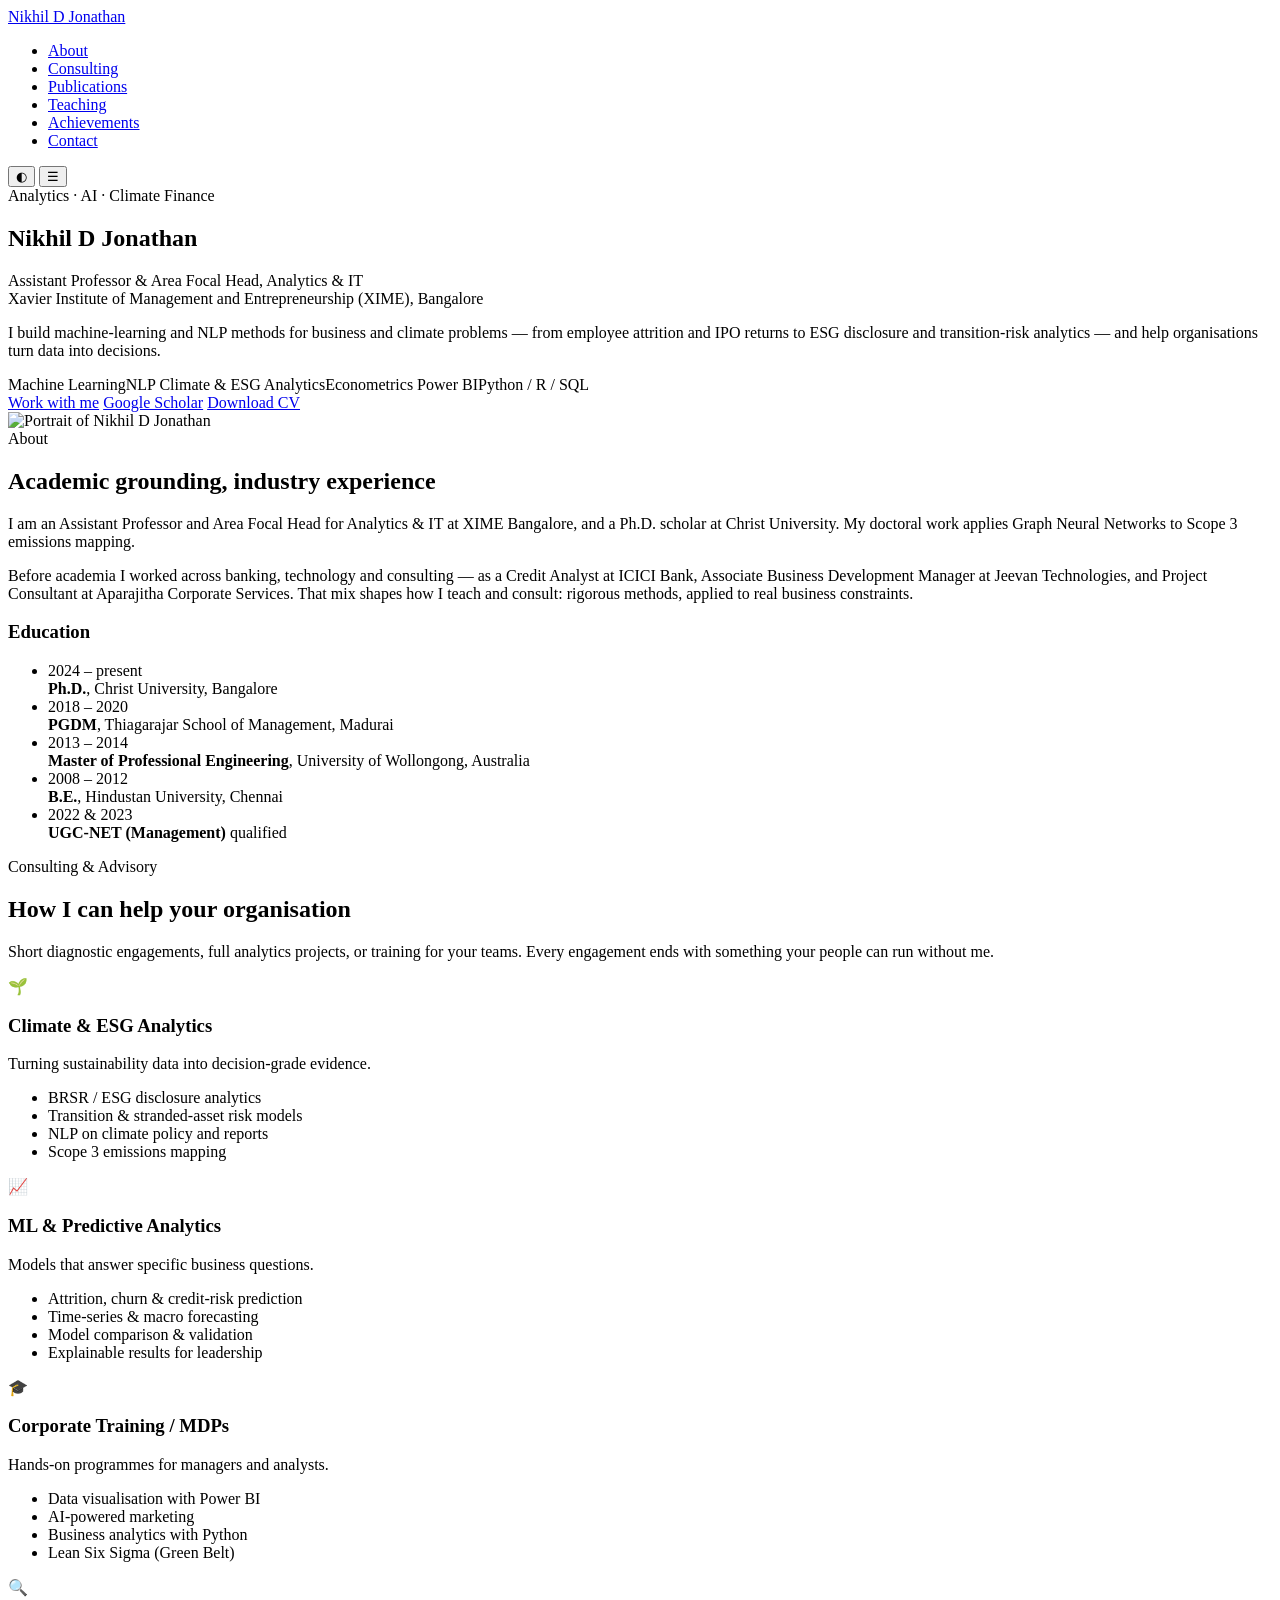
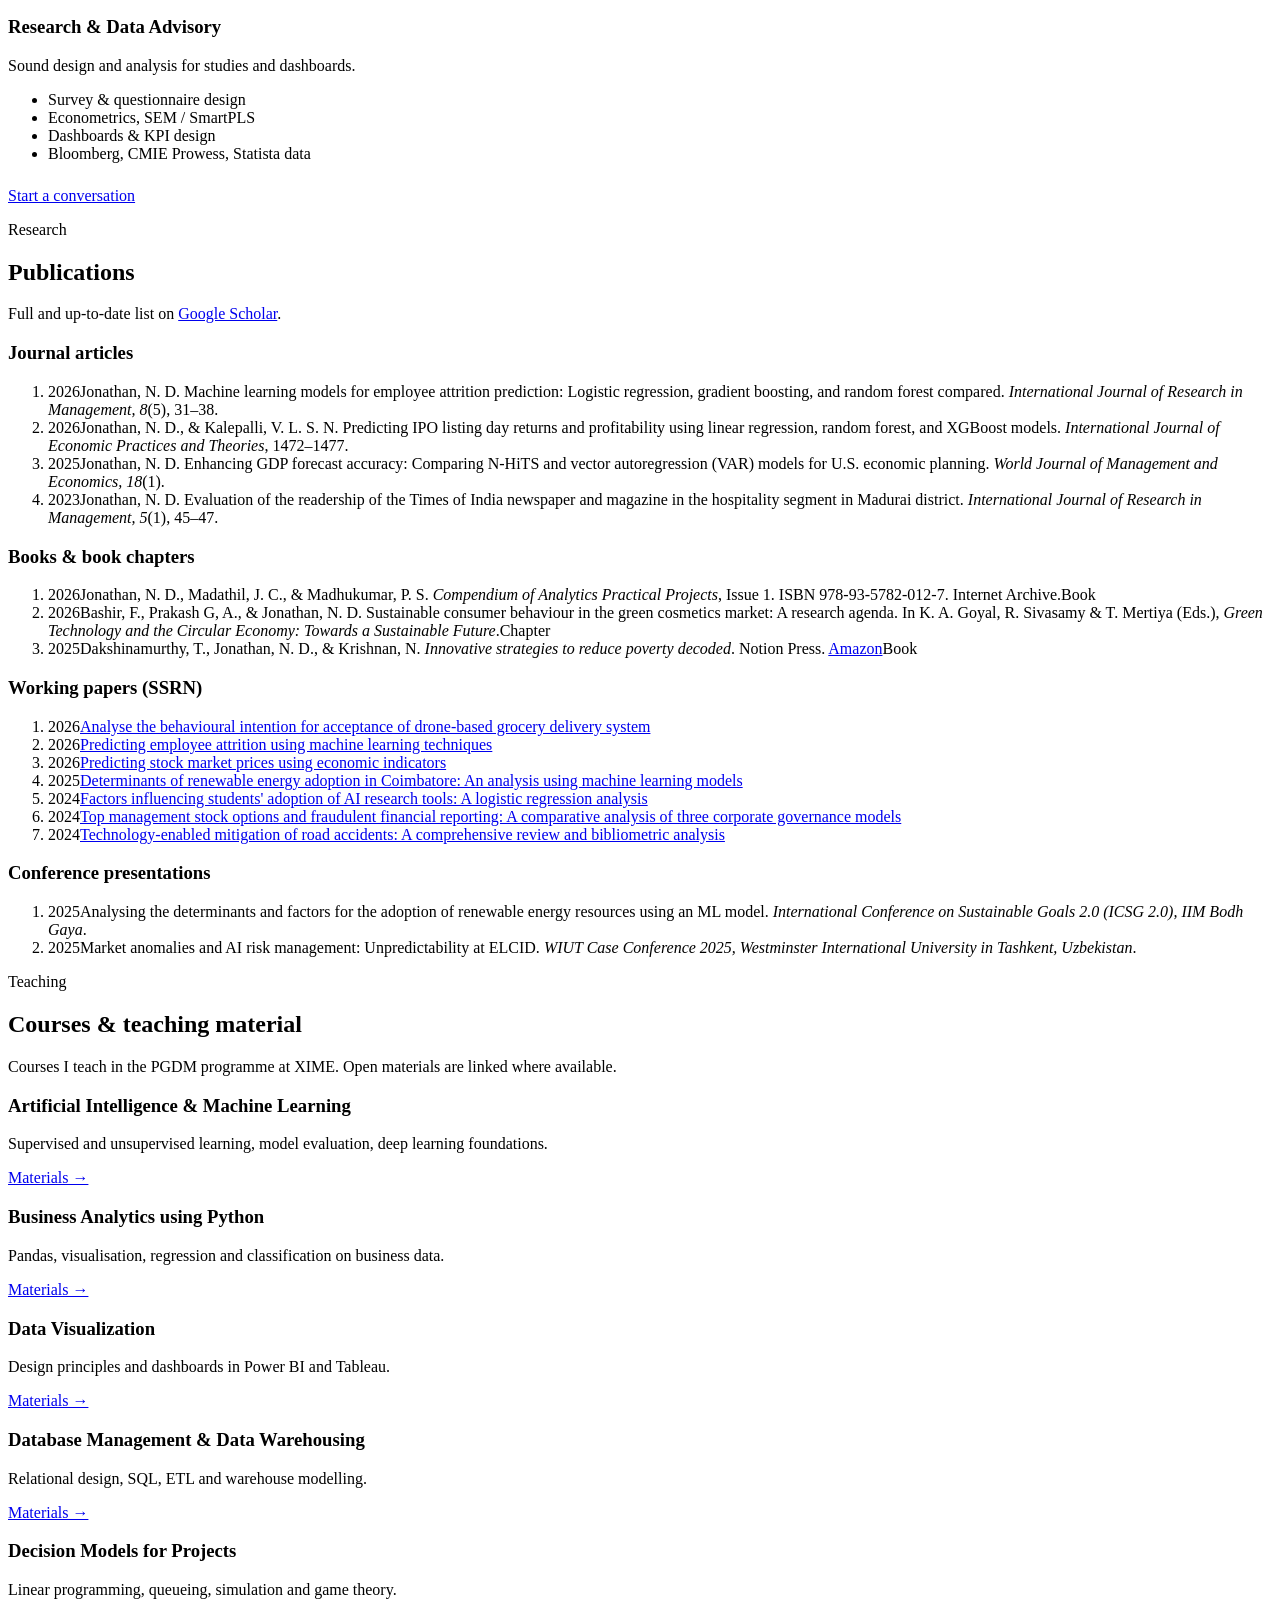
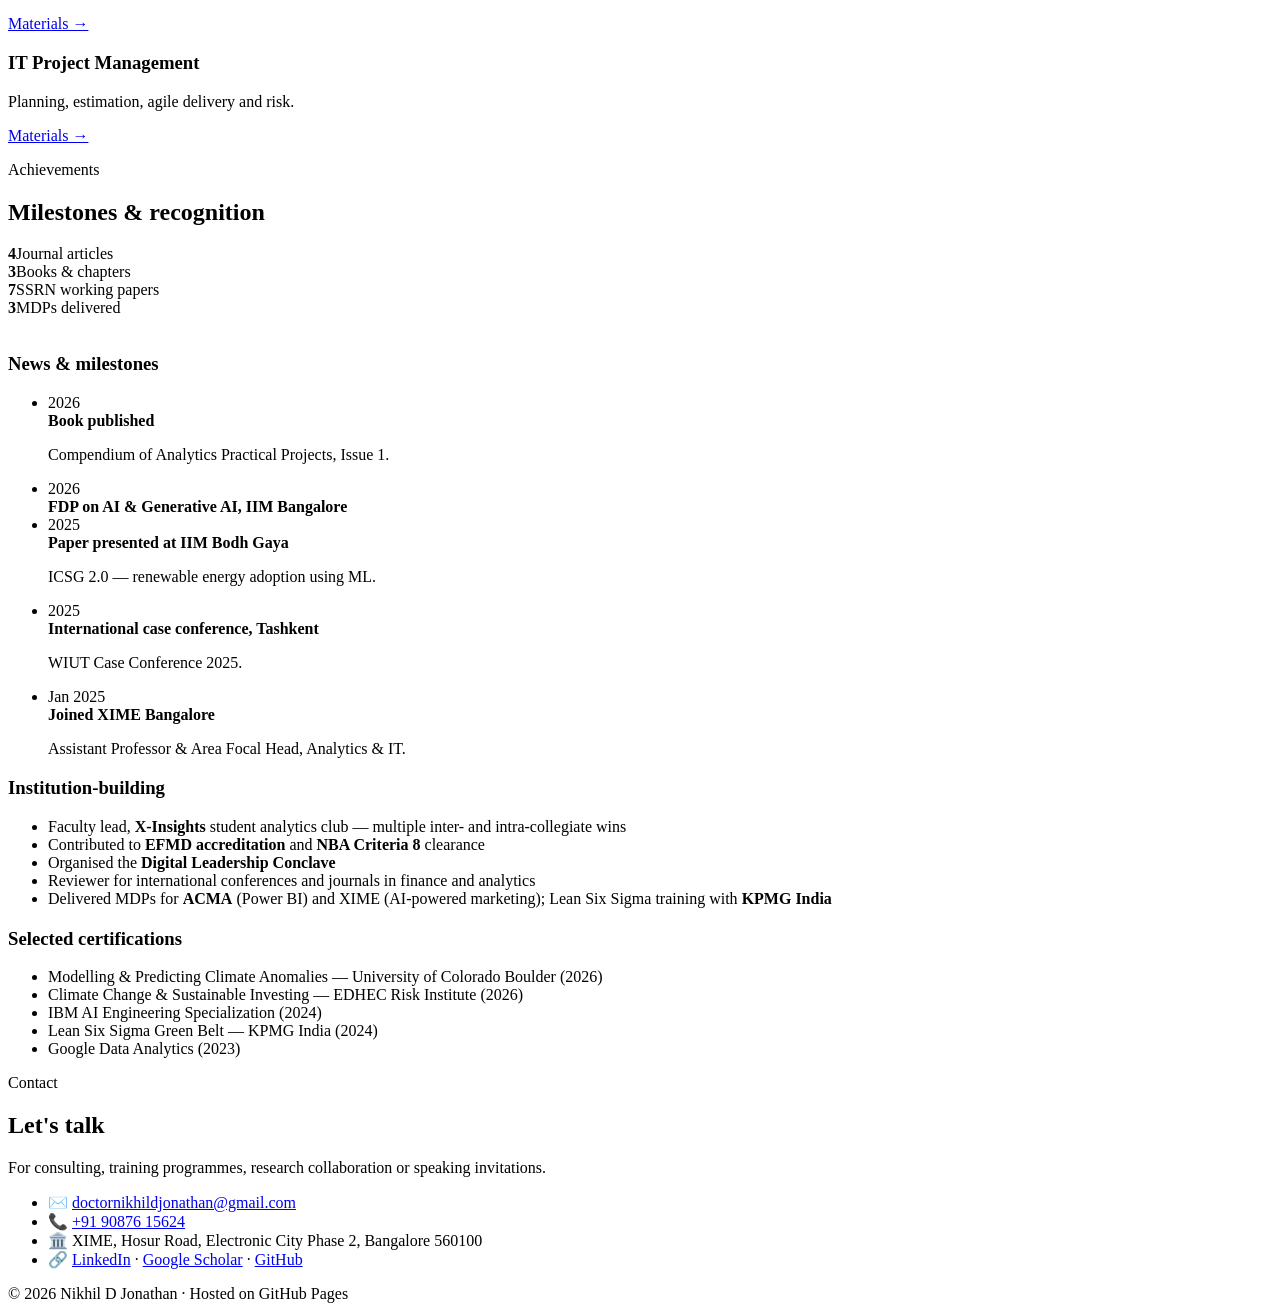
==== index.html @ c6a8647c "Add files via upload" ====
<!doctype html>
<html lang="en">
<head>
  <meta charset="utf-8">
  <meta name="viewport" content="width=device-width, initial-scale=1">
  <title>Nikhil D Jonathan | Analytics & AI</title>
  <meta name="description" content="Nikhil D Jonathan — Assistant Professor & Area Focal Head, Analytics & IT, XIME Bangalore. Machine learning, climate & ESG analytics, consulting and corporate training.">
  <meta property="og:title" content="Nikhil D Jonathan | Analytics & AI">
  <meta property="og:description" content="Research, teaching and consulting in machine learning, climate & ESG analytics.">
  <meta property="og:image" content="https://avatars.githubusercontent.com/u/234735012?v=4">
  <link rel="preconnect" href="https://fonts.googleapis.com">
  <link rel="preconnect" href="https://fonts.gstatic.com" crossorigin>
  <link href="https://fonts.googleapis.com/css2?family=Inter:wght@400;500;600;700&family=Source+Serif+4:wght@600;700&display=swap" rel="stylesheet">
  <link rel="stylesheet" href="assets/style.css">
  <link rel="icon" href="data:image/svg+xml,<svg xmlns='http://www.w3.org/2000/svg' viewBox='0 0 100 100'><rect width='100' height='100' rx='20' fill='%230f5c6e'/><text x='50' y='66' font-size='50' text-anchor='middle' fill='white' font-family='Georgia'>NJ</text></svg>">
</head>
<body>

<header class="site">
  <div class="wrap">
    <a class="brand" href="#top">Nikhil D Jonathan</a>
    <nav>
      <ul id="menu">
        <li><a href="#about">About</a></li>
        <li><a href="#services">Consulting</a></li>
        <li><a href="#publications">Publications</a></li>
        <li><a href="#teaching">Teaching</a></li>
        <li><a href="#achievements">Achievements</a></li>
        <li><a href="#contact">Contact</a></li>
      </ul>
    </nav>
    <div>
      <button class="theme-btn" id="themeBtn" aria-label="Toggle dark mode">◐</button>
      <button class="menu-btn" id="menuBtn" aria-label="Open menu">☰</button>
    </div>
  </div>
</header>

<main id="top">

<!-- ================= HERO ================= -->
<section class="hero">
  <div class="wrap">
    <div>
      <div class="eyebrow">Analytics · AI · Climate Finance</div>
      <h1>Nikhil D Jonathan</h1>
      <p class="role">Assistant Professor &amp; Area Focal Head, Analytics &amp; IT<br>Xavier Institute of Management and Entrepreneurship (XIME), Bangalore</p>
      <p class="lead">I build machine-learning and NLP methods for business and climate problems — from employee attrition and IPO returns to ESG disclosure and transition-risk analytics — and help organisations turn data into decisions.</p>
      <div class="chips">
        <span class="chip">Machine Learning</span><span class="chip">NLP</span>
        <span class="chip">Climate &amp; ESG Analytics</span><span class="chip">Econometrics</span>
        <span class="chip">Power BI</span><span class="chip">Python / R / SQL</span>
      </div>
      <div class="btns">
        <a class="btn primary" href="#services">Work with me</a>
        <a class="btn ghost" href="https://scholar.google.com/citations?user=9s0PzFMAAAAJ&hl=en" target="_blank" rel="noopener">Google Scholar</a>
        <a class="btn ghost" href="assets/Nikhil_D_Jonathan_CV.pdf" target="_blank">Download CV</a>
      </div>
    </div>
    <img src="https://avatars.githubusercontent.com/u/234735012?v=4" alt="Portrait of Nikhil D Jonathan">
  </div>
</section>

<!-- ================= ABOUT ================= -->
<section id="about">
  <div class="wrap">
    <div class="eyebrow">About</div>
    <h2>Academic grounding, industry experience</h2>
    <div class="two-col">
      <div>
        <p>I am an Assistant Professor and Area Focal Head for Analytics &amp; IT at XIME Bangalore, and a Ph.D. scholar at Christ University. My doctoral work applies Graph Neural Networks to Scope 3 emissions mapping.</p>
        <p>Before academia I worked across banking, technology and consulting — as a Credit Analyst at ICICI Bank, Associate Business Development Manager at Jeevan Technologies, and Project Consultant at Aparajitha Corporate Services. That mix shapes how I teach and consult: rigorous methods, applied to real business constraints.</p>
      </div>
      <div>
        <h3>Education</h3>
        <ul class="timeline">
          <li><div class="when">2024 – present</div><strong>Ph.D.</strong>, Christ University, Bangalore</li>
          <li><div class="when">2018 – 2020</div><strong>PGDM</strong>, Thiagarajar School of Management, Madurai</li>
          <li><div class="when">2013 – 2014</div><strong>Master of Professional Engineering</strong>, University of Wollongong, Australia</li>
          <li><div class="when">2008 – 2012</div><strong>B.E.</strong>, Hindustan University, Chennai</li>
          <li><div class="when">2022 &amp; 2023</div><strong>UGC-NET (Management)</strong> qualified</li>
        </ul>
      </div>
    </div>
  </div>
</section>

<!-- ================= CONSULTING ================= -->
<section id="services">
  <div class="wrap">
    <div class="eyebrow">Consulting &amp; Advisory</div>
    <h2>How I can help your organisation</h2>
    <p class="lead">Short diagnostic engagements, full analytics projects, or training for your teams. Every engagement ends with something your people can run without me.</p>
    <div class="grid">
      <div class="card">
        <div class="icon">🌱</div>
        <h3>Climate &amp; ESG Analytics</h3>
        <p>Turning sustainability data into decision-grade evidence.</p>
        <ul>
          <li>BRSR / ESG disclosure analytics</li>
          <li>Transition &amp; stranded-asset risk models</li>
          <li>NLP on climate policy and reports</li>
          <li>Scope 3 emissions mapping</li>
        </ul>
      </div>
      <div class="card">
        <div class="icon">📈</div>
        <h3>ML &amp; Predictive Analytics</h3>
        <p>Models that answer specific business questions.</p>
        <ul>
          <li>Attrition, churn &amp; credit-risk prediction</li>
          <li>Time-series &amp; macro forecasting</li>
          <li>Model comparison &amp; validation</li>
          <li>Explainable results for leadership</li>
        </ul>
      </div>
      <div class="card">
        <div class="icon">🎓</div>
        <h3>Corporate Training / MDPs</h3>
        <p>Hands-on programmes for managers and analysts.</p>
        <ul>
          <li>Data visualisation with Power BI</li>
          <li>AI-powered marketing</li>
          <li>Business analytics with Python</li>
          <li>Lean Six Sigma (Green Belt)</li>
        </ul>
      </div>
      <div class="card">
        <div class="icon">🔍</div>
        <h3>Research &amp; Data Advisory</h3>
        <p>Sound design and analysis for studies and dashboards.</p>
        <ul>
          <li>Survey &amp; questionnaire design</li>
          <li>Econometrics, SEM / SmartPLS</li>
          <li>Dashboards &amp; KPI design</li>
          <li>Bloomberg, CMIE Prowess, Statista data</li>
        </ul>
      </div>
    </div>
    <p style="margin-top:24px"><a class="btn primary" href="mailto:doctornikhildjonathan@gmail.com?subject=Consulting%20enquiry">Start a conversation</a></p>
  </div>
</section>

<!-- ================= PUBLICATIONS =================
     To add a paper: copy one <li>…</li> block and edit it. Newest first. -->
<section id="publications">
  <div class="wrap">
    <div class="eyebrow">Research</div>
    <h2>Publications</h2>
    <p class="lead">Full and up-to-date list on <a href="https://scholar.google.com/citations?user=9s0PzFMAAAAJ&hl=en" target="_blank" rel="noopener">Google Scholar</a>.</p>

    <div class="pub-group">
      <h3>Journal articles</h3>
      <ol class="pubs">
        <li><span class="yr">2026</span>Jonathan, N. D. Machine learning models for employee attrition prediction: Logistic regression, gradient boosting, and random forest compared. <em>International Journal of Research in Management, 8</em>(5), 31–38.</li>
        <li><span class="yr">2026</span>Jonathan, N. D., &amp; Kalepalli, V. L. S. N. Predicting IPO listing day returns and profitability using linear regression, random forest, and XGBoost models. <em>International Journal of Economic Practices and Theories</em>, 1472–1477.</li>
        <li><span class="yr">2025</span>Jonathan, N. D. Enhancing GDP forecast accuracy: Comparing N-HiTS and vector autoregression (VAR) models for U.S. economic planning. <em>World Journal of Management and Economics, 18</em>(1).</li>
        <li><span class="yr">2023</span>Jonathan, N. D. Evaluation of the readership of the Times of India newspaper and magazine in the hospitality segment in Madurai district. <em>International Journal of Research in Management, 5</em>(1), 45–47.</li>
      </ol>
    </div>

    <div class="pub-group">
      <h3>Books &amp; book chapters</h3>
      <ol class="pubs">
        <li><span class="yr">2026</span>Jonathan, N. D., Madathil, J. C., &amp; Madhukumar, P. S. <em>Compendium of Analytics Practical Projects</em>, Issue 1. ISBN 978-93-5782-012-7. Internet Archive.<span class="tag">Book</span></li>
        <li><span class="yr">2026</span>Bashir, F., Prakash G, A., &amp; Jonathan, N. D. Sustainable consumer behaviour in the green cosmetics market: A research agenda. In K. A. Goyal, R. Sivasamy &amp; T. Mertiya (Eds.), <em>Green Technology and the Circular Economy: Towards a Sustainable Future</em>.<span class="tag">Chapter</span></li>
        <li><span class="yr">2025</span>Dakshinamurthy, T., Jonathan, N. D., &amp; Krishnan, N. <em>Innovative strategies to reduce poverty decoded</em>. Notion Press. <a href="https://www.amazon.com/Innovative-Strategies-reduce-Poverty-Decoded/dp/B0FGQJDM96" target="_blank" rel="noopener">Amazon</a><span class="tag">Book</span></li>
      </ol>
    </div>

    <div class="pub-group">
      <h3>Working papers (SSRN)</h3>
      <ol class="pubs">
        <li><span class="yr">2026</span><a href="https://ssrn.com/abstract=6369378" target="_blank" rel="noopener">Analyse the behavioural intention for acceptance of drone-based grocery delivery system</a></li>
        <li><span class="yr">2026</span><a href="https://ssrn.com/abstract=6369338" target="_blank" rel="noopener">Predicting employee attrition using machine learning techniques</a></li>
        <li><span class="yr">2026</span><a href="https://ssrn.com/abstract=6369159" target="_blank" rel="noopener">Predicting stock market prices using economic indicators</a></li>
        <li><span class="yr">2025</span><a href="https://ssrn.com/abstract=5091748" target="_blank" rel="noopener">Determinants of renewable energy adoption in Coimbatore: An analysis using machine learning models</a></li>
        <li><span class="yr">2024</span><a href="https://ssrn.com/abstract=5058710" target="_blank" rel="noopener">Factors influencing students' adoption of AI research tools: A logistic regression analysis</a></li>
        <li><span class="yr">2024</span><a href="https://ssrn.com/abstract=5057147" target="_blank" rel="noopener">Top management stock options and fraudulent financial reporting: A comparative analysis of three corporate governance models</a></li>
        <li><span class="yr">2024</span><a href="https://ssrn.com/abstract=4947378" target="_blank" rel="noopener">Technology-enabled mitigation of road accidents: A comprehensive review and bibliometric analysis</a></li>
      </ol>
    </div>

    <div class="pub-group">
      <h3>Conference presentations</h3>
      <ol class="pubs">
        <li><span class="yr">2025</span>Analysing the determinants and factors for the adoption of renewable energy resources using an ML model. <em>International Conference on Sustainable Goals 2.0 (ICSG 2.0), IIM Bodh Gaya</em>.</li>
        <li><span class="yr">2025</span>Market anomalies and AI risk management: Unpredictability at ELCID. <em>WIUT Case Conference 2025, Westminster International University in Tashkent, Uzbekistan</em>.</li>
      </ol>
    </div>
  </div>
</section>

<!-- ================= TEACHING =================
     Put slides/notebooks in the /teaching folder and link them below. -->
<section id="teaching">
  <div class="wrap">
    <div class="eyebrow">Teaching</div>
    <h2>Courses &amp; teaching material</h2>
    <p class="lead">Courses I teach in the PGDM programme at XIME. Open materials are linked where available.</p>
    <div class="grid">
      <div class="card"><h3>Artificial Intelligence &amp; Machine Learning</h3><p>Supervised and unsupervised learning, model evaluation, deep learning foundations.</p><p><a href="teaching/">Materials →</a></p></div>
      <div class="card"><h3>Business Analytics using Python</h3><p>Pandas, visualisation, regression and classification on business data.</p><p><a href="teaching/">Materials →</a></p></div>
      <div class="card"><h3>Data Visualization</h3><p>Design principles and dashboards in Power BI and Tableau.</p><p><a href="teaching/">Materials →</a></p></div>
      <div class="card"><h3>Database Management &amp; Data Warehousing</h3><p>Relational design, SQL, ETL and warehouse modelling.</p><p><a href="teaching/">Materials →</a></p></div>
      <div class="card"><h3>Decision Models for Projects</h3><p>Linear programming, queueing, simulation and game theory.</p><p><a href="teaching/">Materials →</a></p></div>
      <div class="card"><h3>IT Project Management</h3><p>Planning, estimation, agile delivery and risk.</p><p><a href="teaching/">Materials →</a></p></div>
    </div>
  </div>
</section>

<!-- ================= ACHIEVEMENTS =================
     Add new items at the top of the "News & milestones" list. -->
<section id="achievements">
  <div class="wrap">
    <div class="eyebrow">Achievements</div>
    <h2>Milestones &amp; recognition</h2>
    <div class="stats">
      <div class="stat"><b>4</b><span>Journal articles</span></div>
      <div class="stat"><b>3</b><span>Books &amp; chapters</span></div>
      <div class="stat"><b>7</b><span>SSRN working papers</span></div>
      <div class="stat"><b>3</b><span>MDPs delivered</span></div>
    </div>
    <div class="two-col" style="margin-top:36px">
      <div>
        <h3>News &amp; milestones</h3>
        <ul class="timeline">
          <li><div class="when">2026</div><strong>Book published</strong><p>Compendium of Analytics Practical Projects, Issue 1.</p></li>
          <li><div class="when">2026</div><strong>FDP on AI &amp; Generative AI, IIM Bangalore</strong></li>
          <li><div class="when">2025</div><strong>Paper presented at IIM Bodh Gaya</strong><p>ICSG 2.0 — renewable energy adoption using ML.</p></li>
          <li><div class="when">2025</div><strong>International case conference, Tashkent</strong><p>WIUT Case Conference 2025.</p></li>
          <li><div class="when">Jan 2025</div><strong>Joined XIME Bangalore</strong><p>Assistant Professor &amp; Area Focal Head, Analytics &amp; IT.</p></li>
        </ul>
      </div>
      <div>
        <h3>Institution-building</h3>
        <ul class="timeline">
          <li>Faculty lead, <strong>X-Insights</strong> student analytics club — multiple inter- and intra-collegiate wins</li>
          <li>Contributed to <strong>EFMD accreditation</strong> and <strong>NBA Criteria 8</strong> clearance</li>
          <li>Organised the <strong>Digital Leadership Conclave</strong></li>
          <li>Reviewer for international conferences and journals in finance and analytics</li>
          <li>Delivered MDPs for <strong>ACMA</strong> (Power BI) and XIME (AI-powered marketing); Lean Six Sigma training with <strong>KPMG India</strong></li>
        </ul>
        <h3 style="margin-top:20px">Selected certifications</h3>
        <ul class="timeline">
          <li>Modelling &amp; Predicting Climate Anomalies — University of Colorado Boulder (2026)</li>
          <li>Climate Change &amp; Sustainable Investing — EDHEC Risk Institute (2026)</li>
          <li>IBM AI Engineering Specialization (2024)</li>
          <li>Lean Six Sigma Green Belt — KPMG India (2024)</li>
          <li>Google Data Analytics (2023)</li>
        </ul>
      </div>
    </div>
  </div>
</section>

<!-- ================= CONTACT ================= -->
<section id="contact">
  <div class="wrap">
    <div class="eyebrow">Contact</div>
    <h2>Let's talk</h2>
    <p class="lead">For consulting, training programmes, research collaboration or speaking invitations.</p>
    <ul class="contact-list">
      <li>✉️ <a href="mailto:doctornikhildjonathan@gmail.com">doctornikhildjonathan@gmail.com</a></li>
      <li>📞 <a href="tel:+919087615624">+91 90876 15624</a></li>
      <li>🏛️ XIME, Hosur Road, Electronic City Phase 2, Bangalore 560100</li>
      <li>🔗 <a href="https://www.linkedin.com/in/nikhil-d-jonathan/" target="_blank" rel="noopener">LinkedIn</a> · <a href="https://scholar.google.com/citations?user=9s0PzFMAAAAJ&hl=en" target="_blank" rel="noopener">Google Scholar</a> · <a href="https://github.com/DoctorNDJonathan" target="_blank" rel="noopener">GitHub</a></li>
    </ul>
  </div>
</section>

</main>

<footer>
  <div class="wrap">© <span id="yr">2026</span> Nikhil D Jonathan · Hosted on GitHub Pages</div>
</footer>

<script>
  document.getElementById('yr').textContent = new Date().getFullYear();
  const menu = document.getElementById('menu');
  document.getElementById('menuBtn').onclick = () => menu.classList.toggle('open');
  menu.querySelectorAll('a').forEach(a => a.onclick = () => menu.classList.remove('open'));
  const root = document.documentElement;
  try { const t = localStorage.getItem('theme'); if (t) root.dataset.theme = t; } catch (e) {}
  document.getElementById('themeBtn').onclick = () => {
    const dark = root.dataset.theme ? root.dataset.theme === 'dark'
      : matchMedia('(prefers-color-scheme: dark)').matches;
    root.dataset.theme = dark ? 'light' : 'dark';
    try { localStorage.setItem('theme', root.dataset.theme); } catch (e) {}
  };
</script>
</body>
</html>
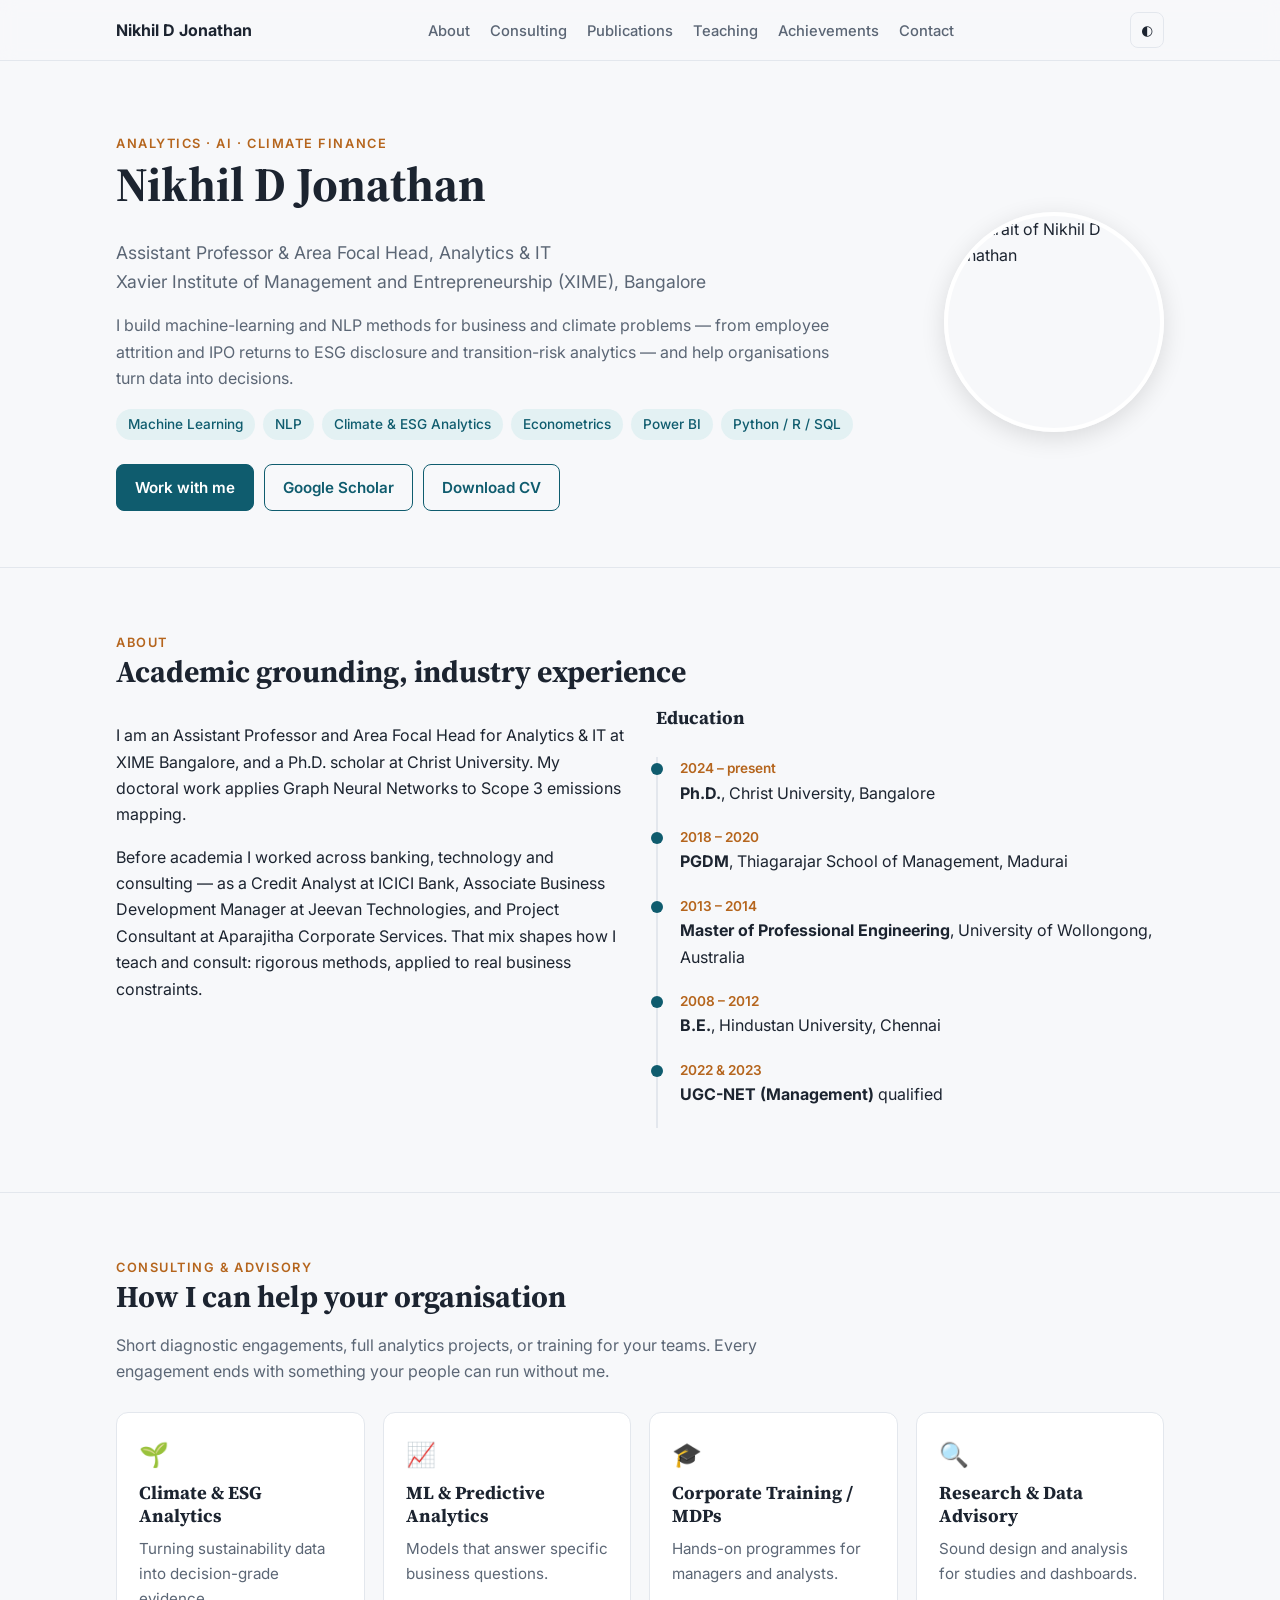
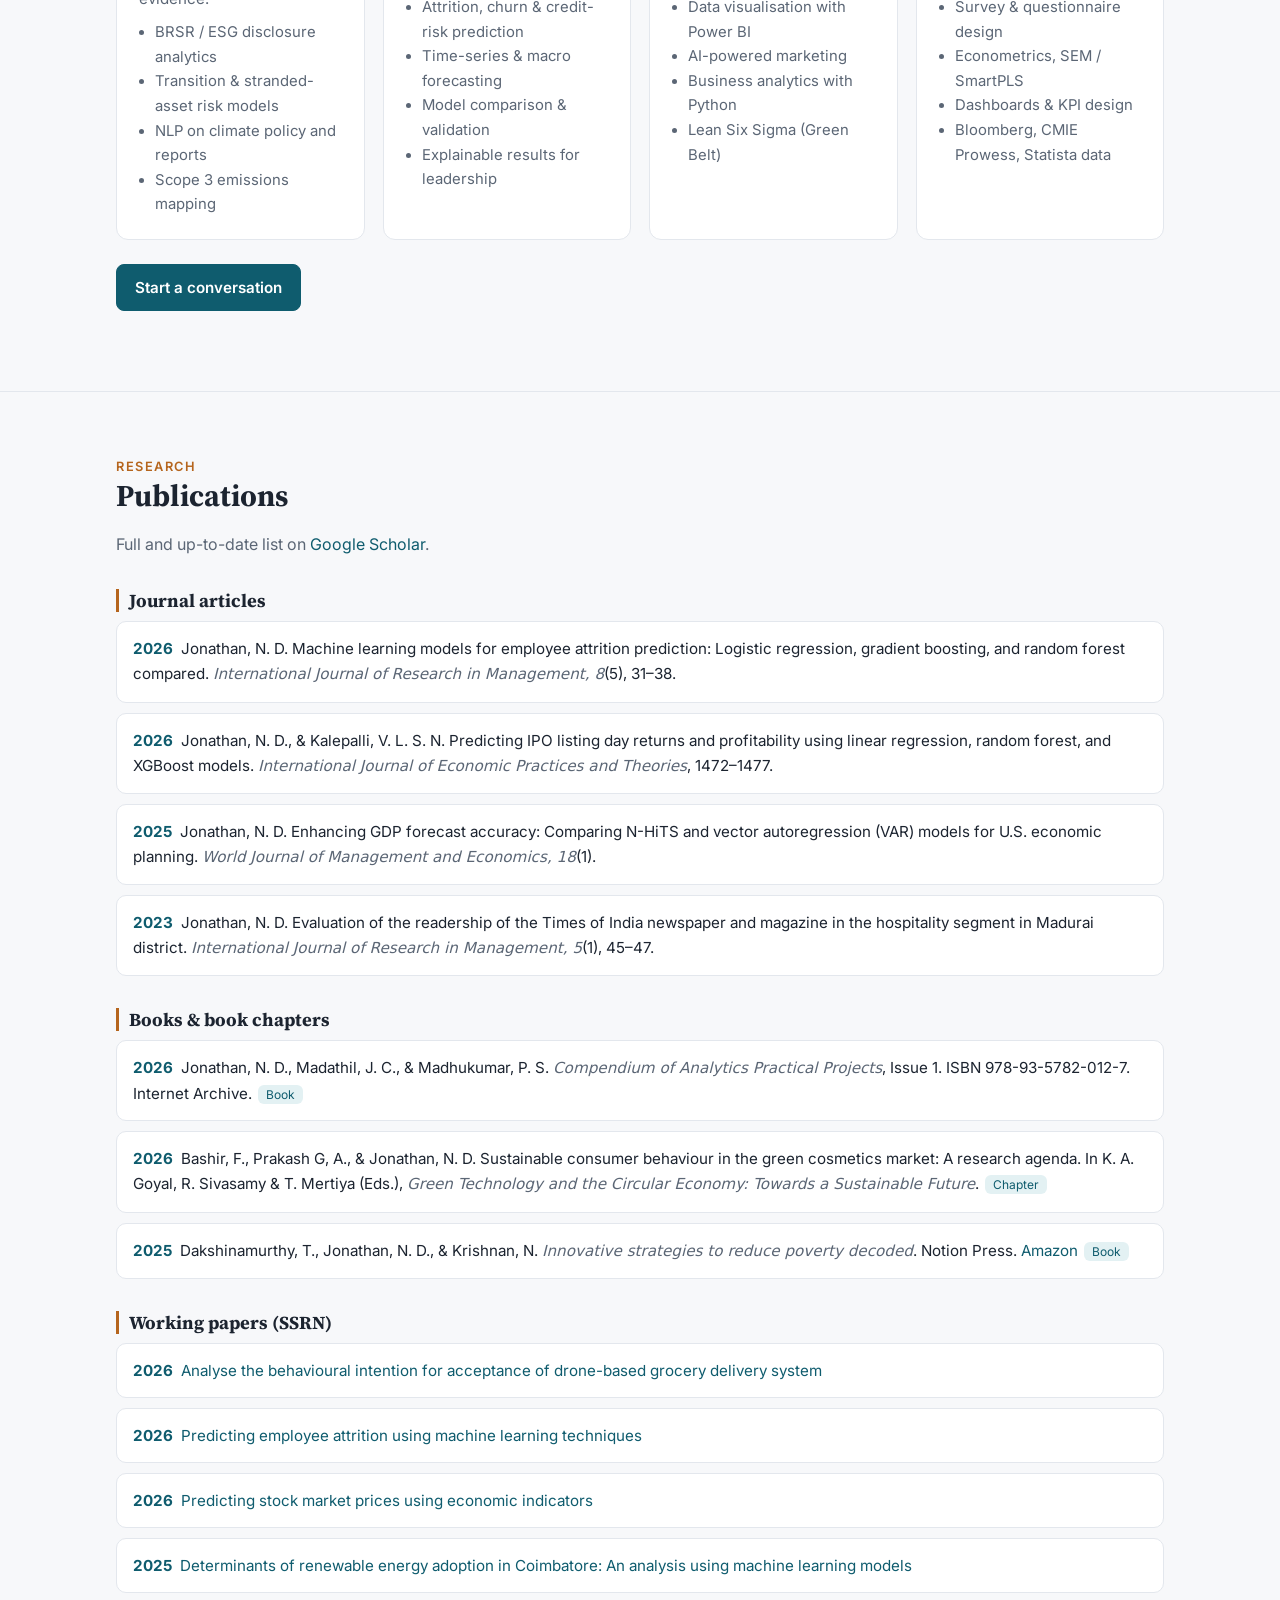
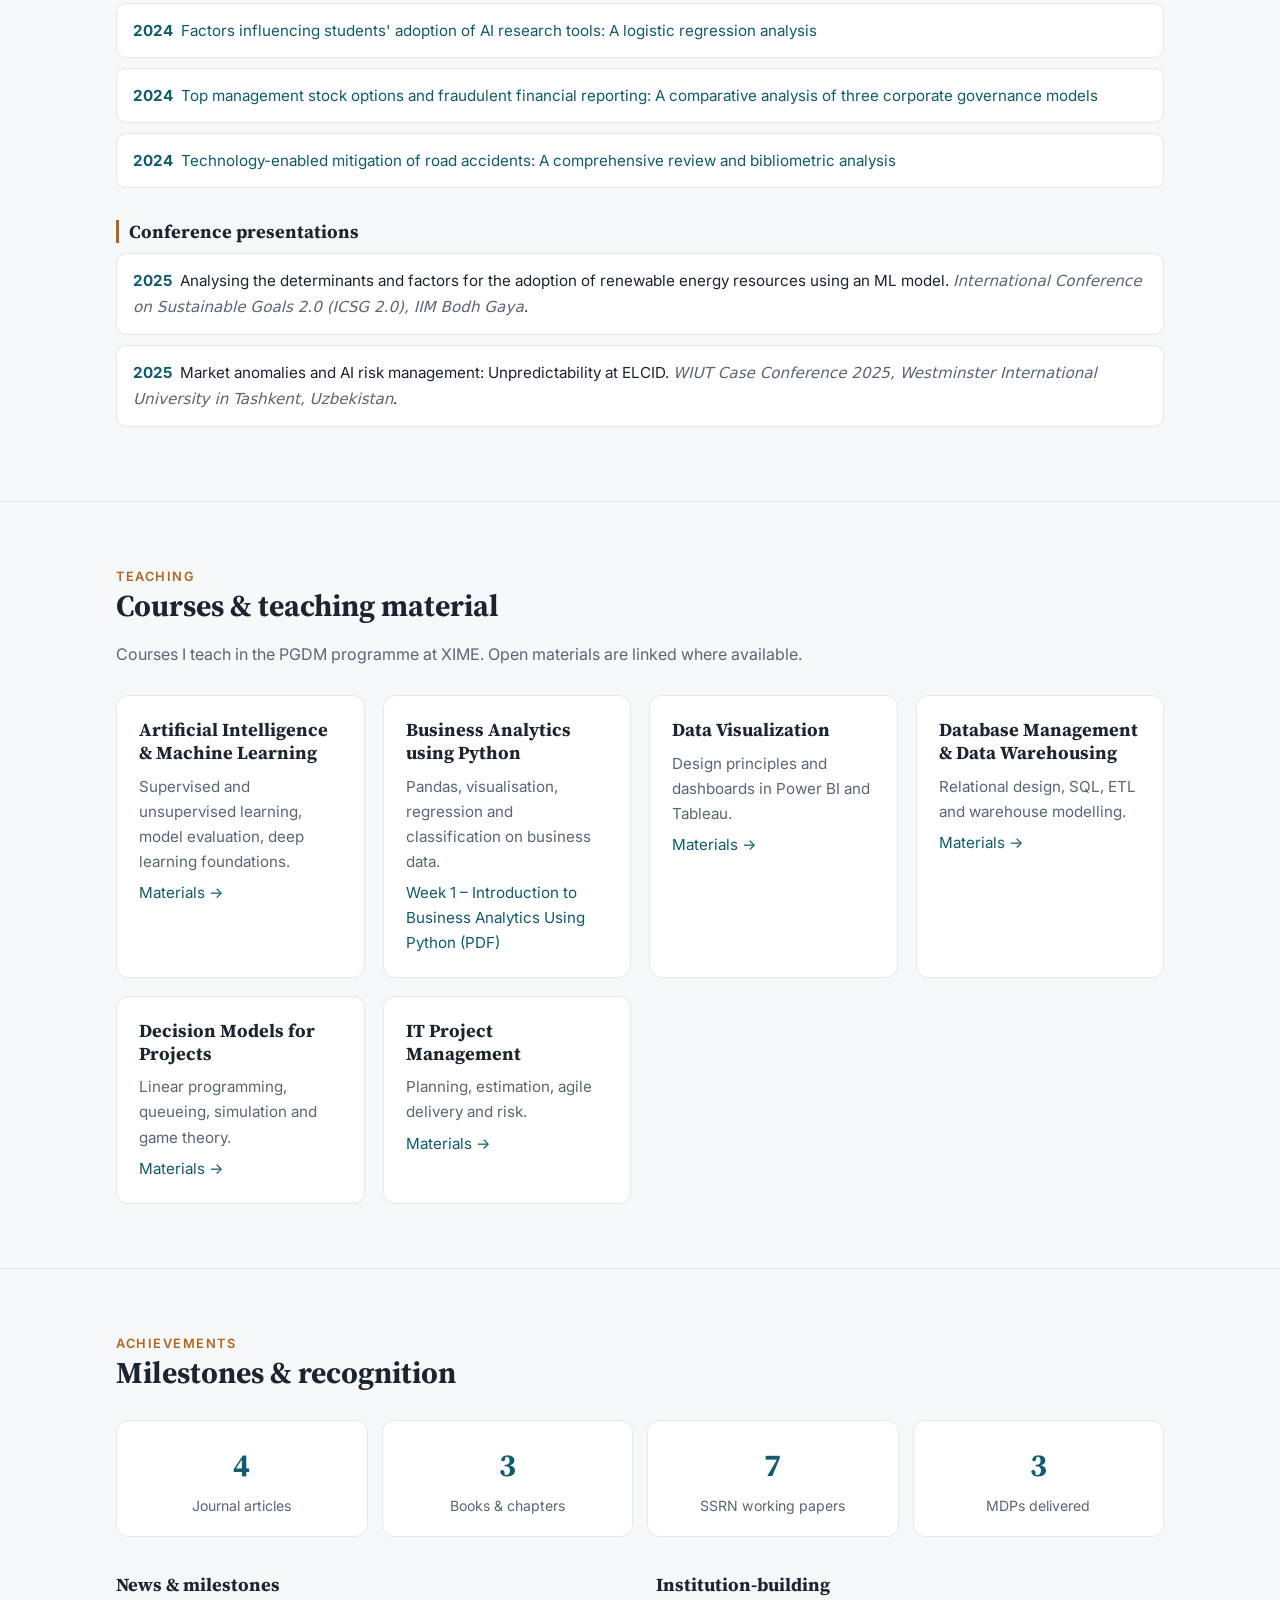
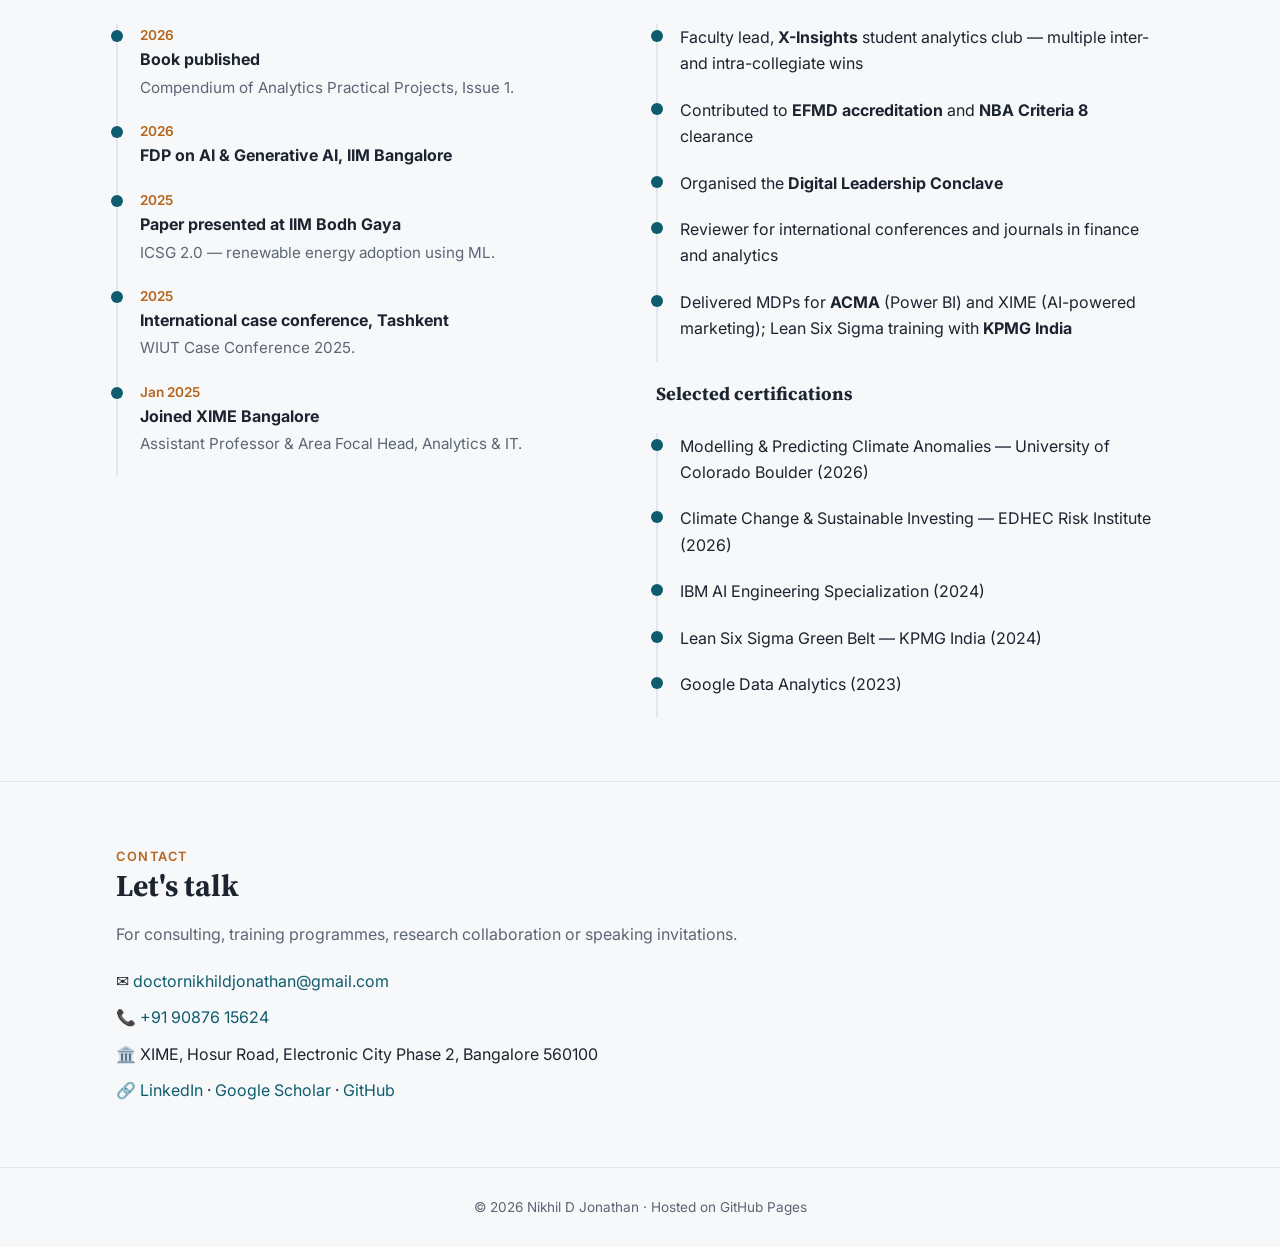
==== commit d0259c59: "Update index.html" ====
--- a/index.html
+++ b/index.html
@@ -192,7 +192,7 @@
 </section>
 
 <!-- ================= TEACHING =================
-     Put slides/notebooks in the /teaching folder and link them below. -->
+     -->
 <section id="teaching">
   <div class="wrap">
     <div class="eyebrow">Teaching</div>
@@ -200,7 +200,7 @@
     <p class="lead">Courses I teach in the PGDM programme at XIME. Open materials are linked where available.</p>
     <div class="grid">
       <div class="card"><h3>Artificial Intelligence &amp; Machine Learning</h3><p>Supervised and unsupervised learning, model evaluation, deep learning foundations.</p><p><a href="teaching/">Materials →</a></p></div>
-      <div class="card"><h3>Business Analytics using Python</h3><p>Pandas, visualisation, regression and classification on business data.</p><p><a href="teaching/">Materials →</a></p></div>
+      <div class="card"><h3>Business Analytics using Python</h3><p>Pandas, visualisation, regression and classification on business data.</p><p><a href="BANA_W1_2026.pdf"target="_blank">Week 1 – Introduction to Business Analytics Using Python (PDF)</a></p></div>
       <div class="card"><h3>Data Visualization</h3><p>Design principles and dashboards in Power BI and Tableau.</p><p><a href="teaching/">Materials →</a></p></div>
       <div class="card"><h3>Database Management &amp; Data Warehousing</h3><p>Relational design, SQL, ETL and warehouse modelling.</p><p><a href="teaching/">Materials →</a></p></div>
       <div class="card"><h3>Decision Models for Projects</h3><p>Linear programming, queueing, simulation and game theory.</p><p><a href="teaching/">Materials →</a></p></div>
--- a/assets/style.css
+++ b/assets/style.css
@@ -0,0 +1,116 @@
+/* ===== Theme tokens ===== */
+:root {
+  --bg: #f7f8fa;
+  --surface: #ffffff;
+  --text: #1c2430;
+  --muted: #5b6675;
+  --line: #e3e7ed;
+  --accent: #0f5c6e;
+  --accent-soft: #e3f1f3;
+  --accent-2: #b5651d;
+  --radius: 12px;
+  --max: 1080px;
+}
+@media (prefers-color-scheme: dark) {
+  :root:not([data-theme="light"]) {
+    --bg: #0f141a; --surface: #161d25; --text: #e6ebf0; --muted: #9aa6b4;
+    --line: #26303b; --accent: #5cc3d6; --accent-soft: #15313a; --accent-2: #e0a060;
+  }
+}
+:root[data-theme="dark"] {
+  --bg: #0f141a; --surface: #161d25; --text: #e6ebf0; --muted: #9aa6b4;
+  --line: #26303b; --accent: #5cc3d6; --accent-soft: #15313a; --accent-2: #e0a060;
+}
+
+/* ===== Base ===== */
+* { box-sizing: border-box; }
+html { scroll-behavior: smooth; scroll-padding-top: 72px; }
+body {
+  margin: 0; background: var(--bg); color: var(--text);
+  font-family: "Inter", system-ui, -apple-system, Segoe UI, Roboto, sans-serif;
+  font-size: 16px; line-height: 1.65;
+}
+a { color: var(--accent); text-decoration: none; }
+a:hover { text-decoration: underline; }
+h1, h2, h3 { font-family: "Source Serif 4", Georgia, serif; line-height: 1.25; margin: 0 0 .5em; }
+h2 { font-size: 1.9rem; }
+h3 { font-size: 1.15rem; }
+.wrap { max-width: var(--max); margin: 0 auto; padding: 0 16px; }
+section { padding: 64px 0; border-top: 1px solid var(--line); }
+.eyebrow { color: var(--accent-2); font-weight: 600; font-size: .8rem; letter-spacing: .12em; text-transform: uppercase; }
+.lead { color: var(--muted); max-width: 720px; }
+
+/* ===== Header / nav ===== */
+header.site {
+  position: sticky; top: 0; z-index: 10; background: color-mix(in srgb, var(--bg) 88%, transparent);
+  backdrop-filter: blur(8px); border-bottom: 1px solid var(--line);
+}
+header.site .wrap { display: flex; align-items: center; justify-content: space-between; height: 60px; gap: 12px; }
+.brand { font-weight: 700; color: var(--text); white-space: nowrap; }
+nav ul { list-style: none; display: flex; gap: 20px; margin: 0; padding: 0; }
+nav a { color: var(--muted); font-size: .92rem; font-weight: 500; }
+nav a:hover { color: var(--accent); text-decoration: none; }
+.menu-btn, .theme-btn {
+  background: none; border: 1px solid var(--line); color: var(--text); border-radius: 8px;
+  padding: 6px 10px; cursor: pointer; font: inherit; font-size: .85rem;
+}
+.menu-btn { display: none; }
+@media (max-width: 820px) {
+  .menu-btn { display: inline-block; }
+  nav ul { display: none; position: absolute; top: 60px; left: 0; right: 0; flex-direction: column;
+    background: var(--surface); border-bottom: 1px solid var(--line); padding: 12px 16px; gap: 12px; }
+  nav ul.open { display: flex; }
+}
+
+/* ===== Hero ===== */
+.hero { padding: 72px 0 56px; border-top: none; }
+.hero .wrap { display: grid; grid-template-columns: 1fr 220px; gap: 40px; align-items: center; }
+.hero h1 { font-size: clamp(2rem, 4.5vw, 3rem); }
+.hero .role { font-size: 1.1rem; color: var(--muted); margin: 0 0 1rem; }
+.hero img { width: 220px; height: 220px; border-radius: 50%; object-fit: cover; border: 4px solid var(--surface); box-shadow: 0 6px 24px rgba(0,0,0,.12); }
+.chips { display: flex; flex-wrap: wrap; gap: 8px; margin: 18px 0 24px; }
+.chip { background: var(--accent-soft); color: var(--accent); padding: 4px 12px; border-radius: 999px; font-size: .85rem; font-weight: 500; }
+.btns { display: flex; flex-wrap: wrap; gap: 10px; }
+.btn { display: inline-block; padding: 10px 18px; border-radius: 8px; font-weight: 600; font-size: .95rem; border: 1px solid var(--accent); }
+.btn.primary { background: var(--accent); color: var(--surface); }
+.btn.ghost { color: var(--accent); }
+.btn:hover { text-decoration: none; opacity: .9; }
+@media (max-width: 720px) {
+  .hero .wrap { grid-template-columns: 1fr; }
+  .hero img { width: 150px; height: 150px; order: -1; }
+}
+
+/* ===== Cards / grids ===== */
+.grid { display: grid; gap: 18px; grid-template-columns: repeat(auto-fit, minmax(240px, 1fr)); margin-top: 28px; }
+.card { background: var(--surface); border: 1px solid var(--line); border-radius: var(--radius); padding: 22px; }
+.card p { margin: .4em 0 0; color: var(--muted); font-size: .95rem; }
+.card ul { margin: .6em 0 0; padding-left: 1.1em; color: var(--muted); font-size: .93rem; }
+.icon { font-size: 1.5rem; margin-bottom: 6px; }
+.stats { display: grid; grid-template-columns: repeat(auto-fit, minmax(140px, 1fr)); gap: 14px; margin-top: 28px; }
+.stat { background: var(--surface); border: 1px solid var(--line); border-radius: var(--radius); padding: 18px; text-align: center; }
+.stat b { display: block; font-size: 2rem; color: var(--accent); font-family: "Source Serif 4", Georgia, serif; }
+.stat span { color: var(--muted); font-size: .88rem; }
+
+/* ===== Publications ===== */
+.pub-group { margin-top: 32px; }
+.pub-group h3 { border-left: 3px solid var(--accent-2); padding-left: 10px; }
+ol.pubs { list-style: none; padding: 0; margin: 0; counter-reset: p; }
+ol.pubs li { background: var(--surface); border: 1px solid var(--line); border-radius: 10px; padding: 14px 16px; margin-bottom: 10px; font-size: .95rem; }
+ol.pubs .yr { display: inline-block; font-weight: 700; color: var(--accent); margin-right: 8px; }
+ol.pubs em { color: var(--muted); }
+.tag { font-size: .75rem; padding: 2px 8px; border-radius: 6px; background: var(--accent-soft); color: var(--accent); margin-left: 6px; white-space: nowrap; }
+
+/* ===== Timeline ===== */
+.timeline { list-style: none; padding: 0; margin: 28px 0 0; border-left: 2px solid var(--line); }
+.timeline li { position: relative; padding: 0 0 20px 22px; }
+.timeline li::before { content: ""; position: absolute; left: -7px; top: 6px; width: 12px; height: 12px; border-radius: 50%; background: var(--accent); }
+.timeline .when { font-size: .85rem; color: var(--accent-2); font-weight: 600; }
+.timeline p { margin: 2px 0 0; color: var(--muted); font-size: .95rem; }
+
+.two-col { display: grid; grid-template-columns: 1fr 1fr; gap: 32px; }
+@media (max-width: 820px) { .two-col { grid-template-columns: 1fr; } }
+
+/* ===== Contact / footer ===== */
+.contact-list { list-style: none; padding: 0; margin: 20px 0 0; display: grid; gap: 10px; }
+.contact-list li { font-size: 1rem; }
+footer { padding: 28px 0; border-top: 1px solid var(--line); color: var(--muted); font-size: .85rem; text-align: center; }
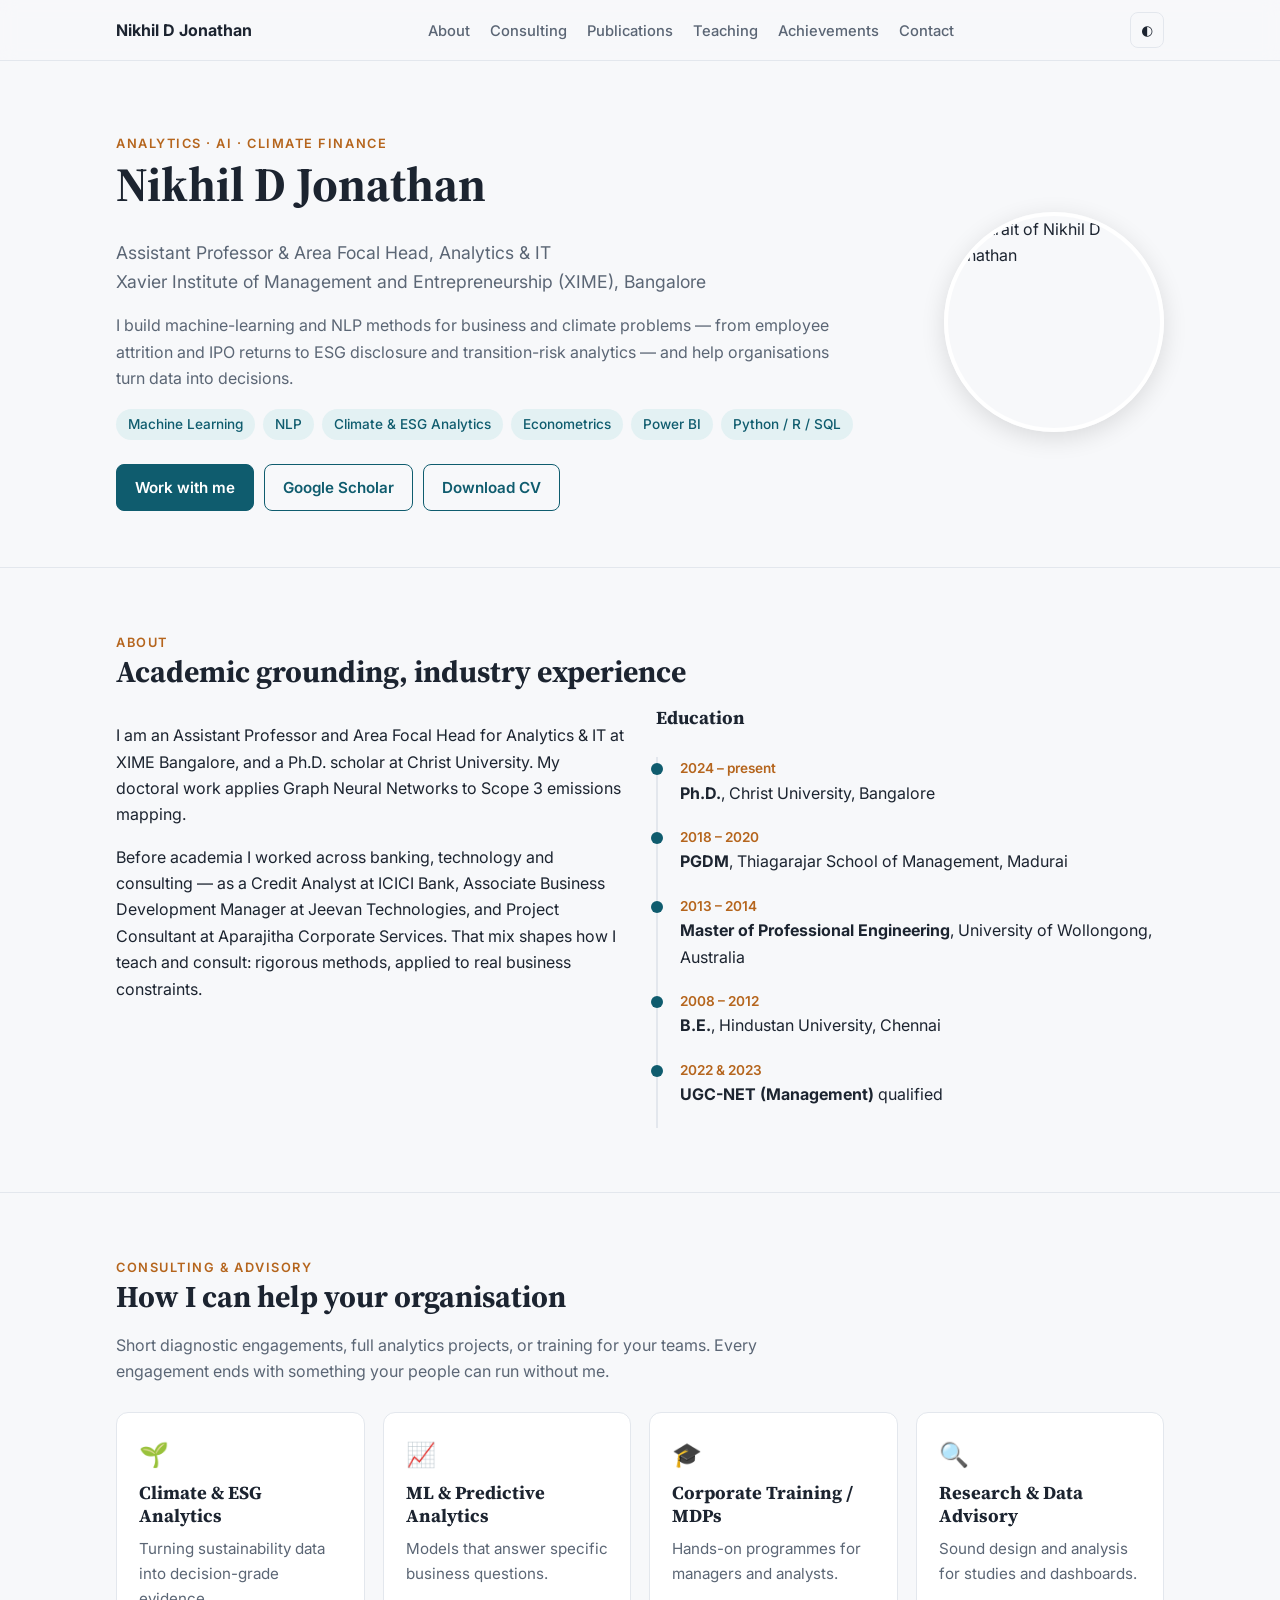
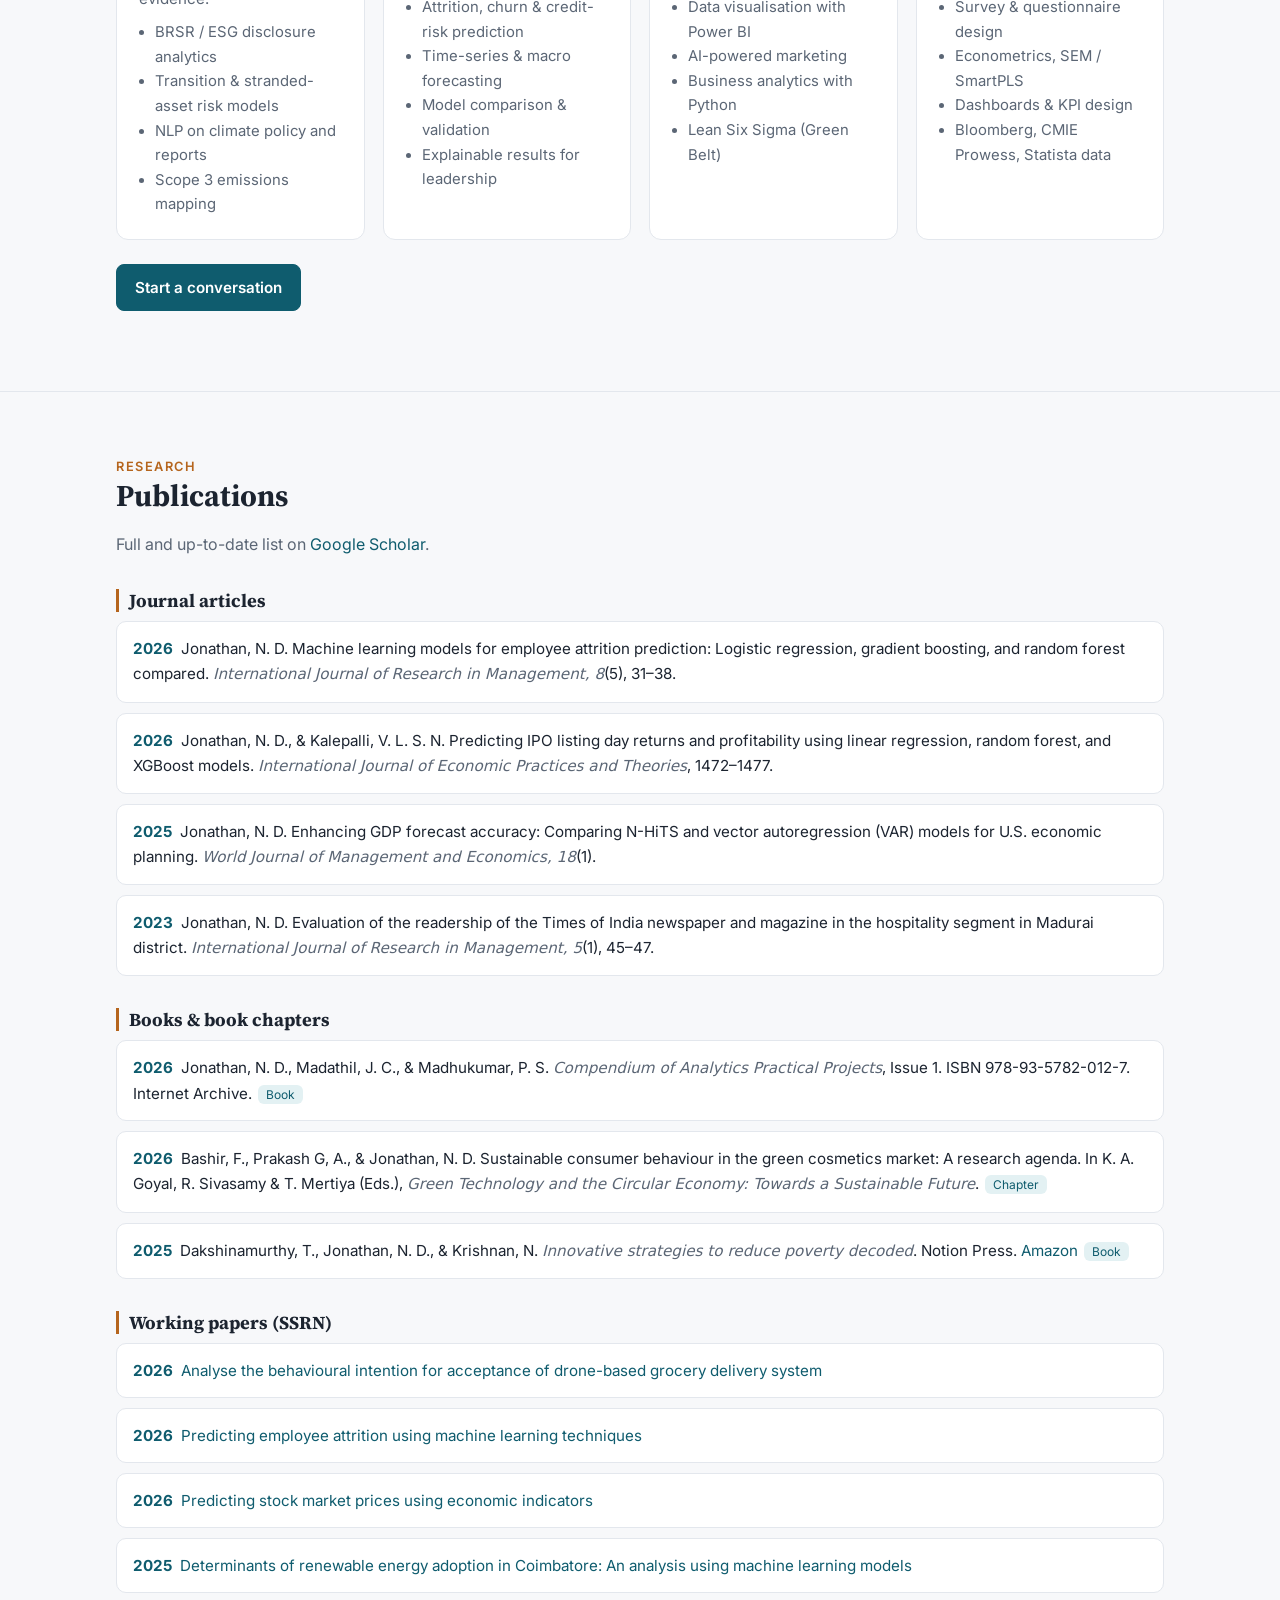
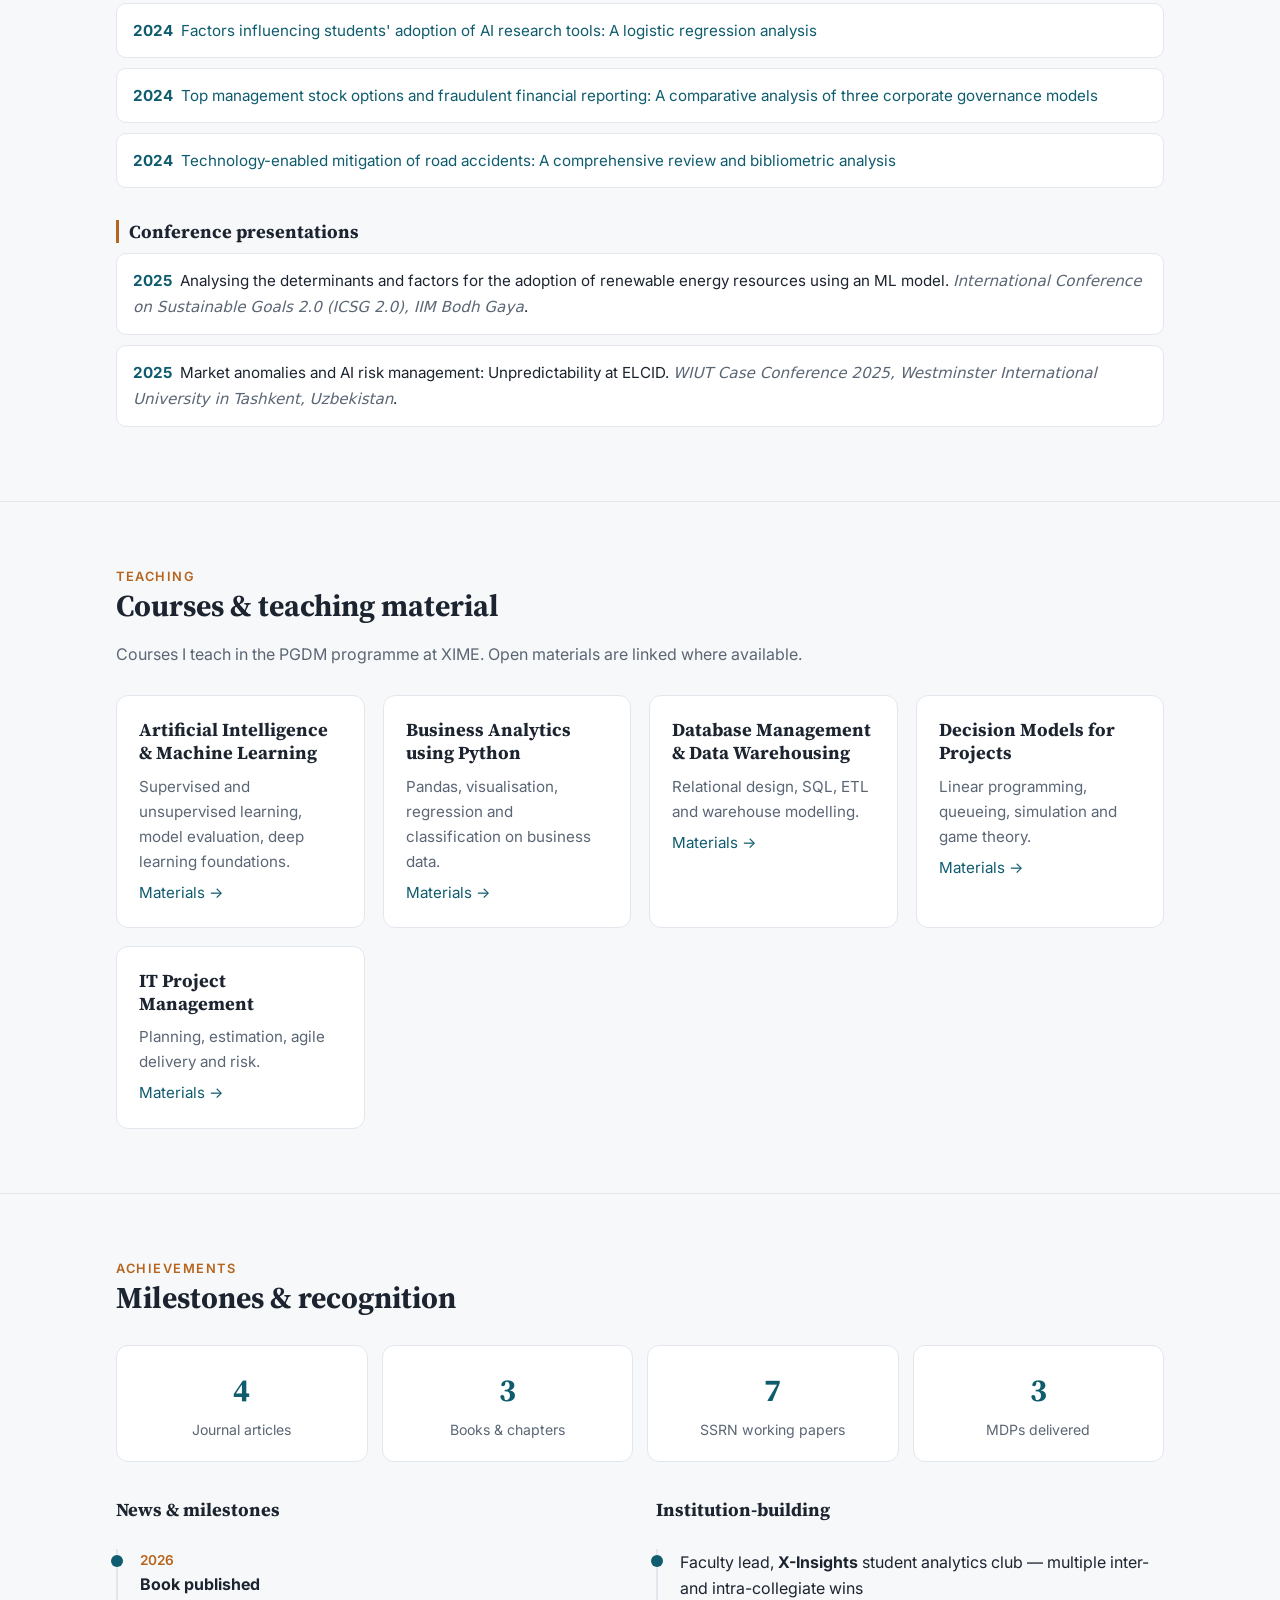
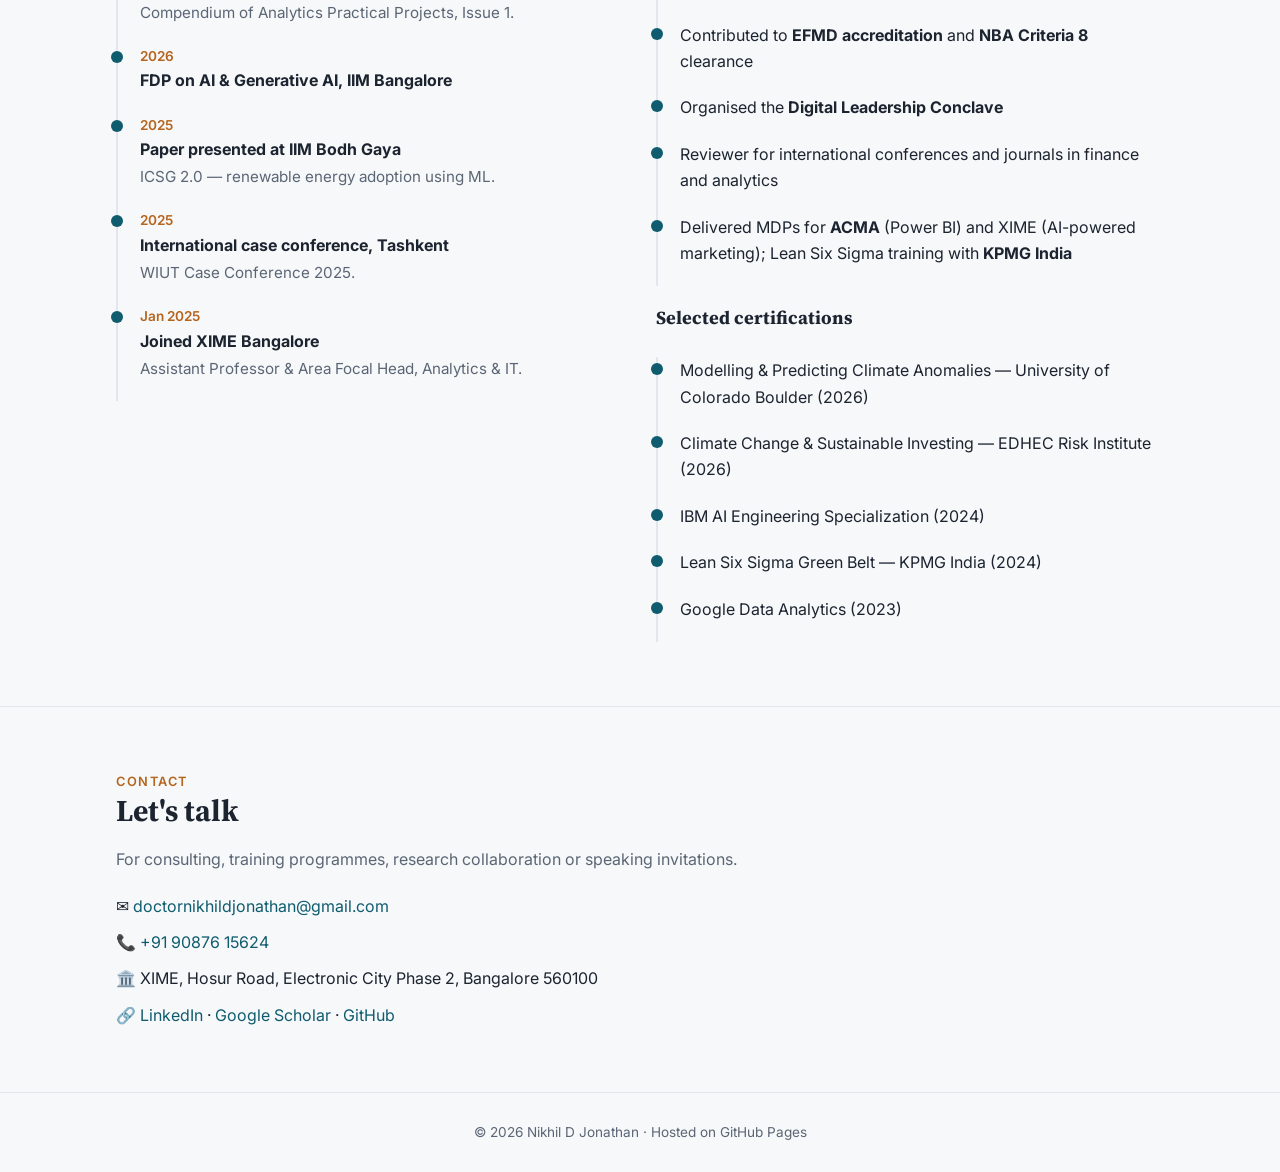
==== commit 81250484: "Update index.html" ====
--- a/index.html
+++ b/index.html
@@ -200,8 +200,7 @@
     <p class="lead">Courses I teach in the PGDM programme at XIME. Open materials are linked where available.</p>
     <div class="grid">
       <div class="card"><h3>Artificial Intelligence &amp; Machine Learning</h3><p>Supervised and unsupervised learning, model evaluation, deep learning foundations.</p><p><a href="teaching/">Materials →</a></p></div>
-      <div class="card"><h3>Business Analytics using Python</h3><p>Pandas, visualisation, regression and classification on business data.</p><p><a href="BANA_W1_2026.pdf"target="_blank">Week 1 – Introduction to Business Analytics Using Python (PDF)</a></p></div>
-      <div class="card"><h3>Data Visualization</h3><p>Design principles and dashboards in Power BI and Tableau.</p><p><a href="teaching/">Materials →</a></p></div>
+      <div class="card"><h3>Business Analytics using Python</h3><p>Pandas, visualisation, regression and classification on business data.</p><p><a href="teaching/">Materials →</a></p></div>
       <div class="card"><h3>Database Management &amp; Data Warehousing</h3><p>Relational design, SQL, ETL and warehouse modelling.</p><p><a href="teaching/">Materials →</a></p></div>
       <div class="card"><h3>Decision Models for Projects</h3><p>Linear programming, queueing, simulation and game theory.</p><p><a href="teaching/">Materials →</a></p></div>
       <div class="card"><h3>IT Project Management</h3><p>Planning, estimation, agile delivery and risk.</p><p><a href="teaching/">Materials →</a></p></div>
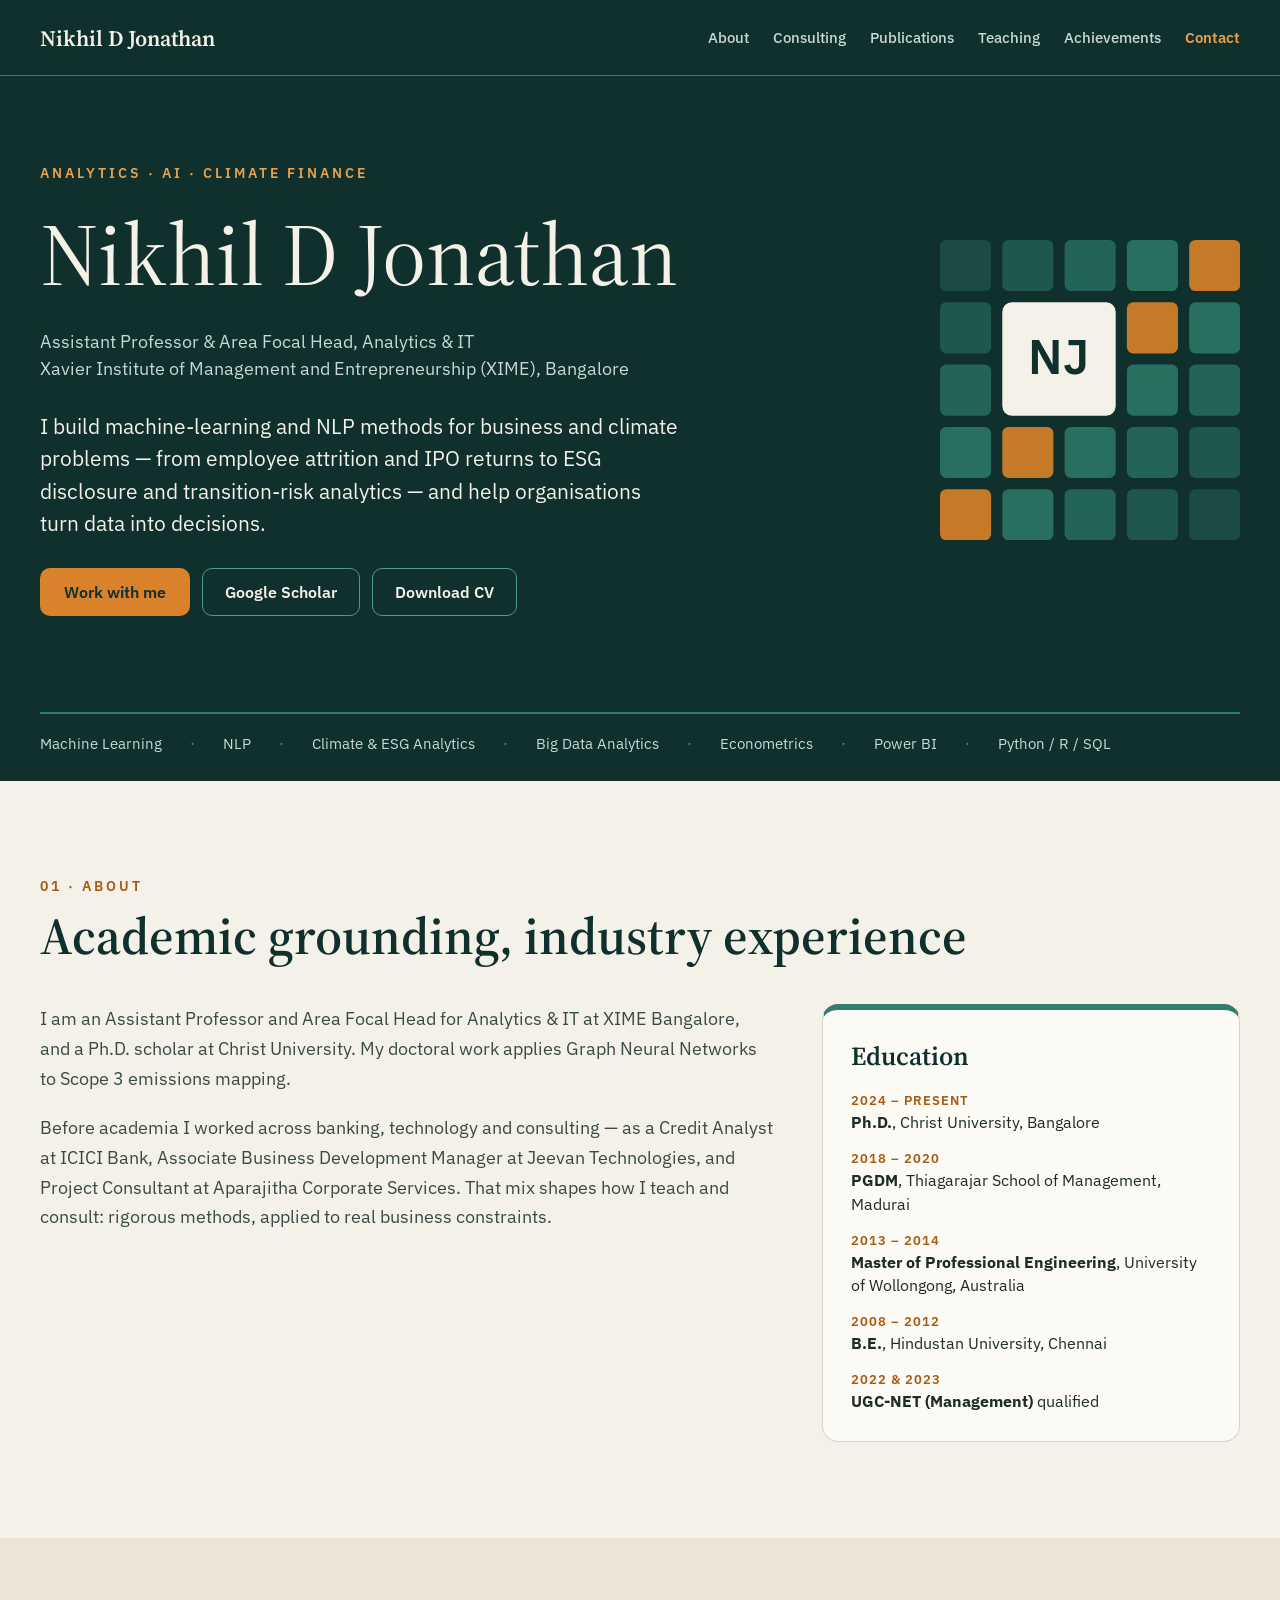
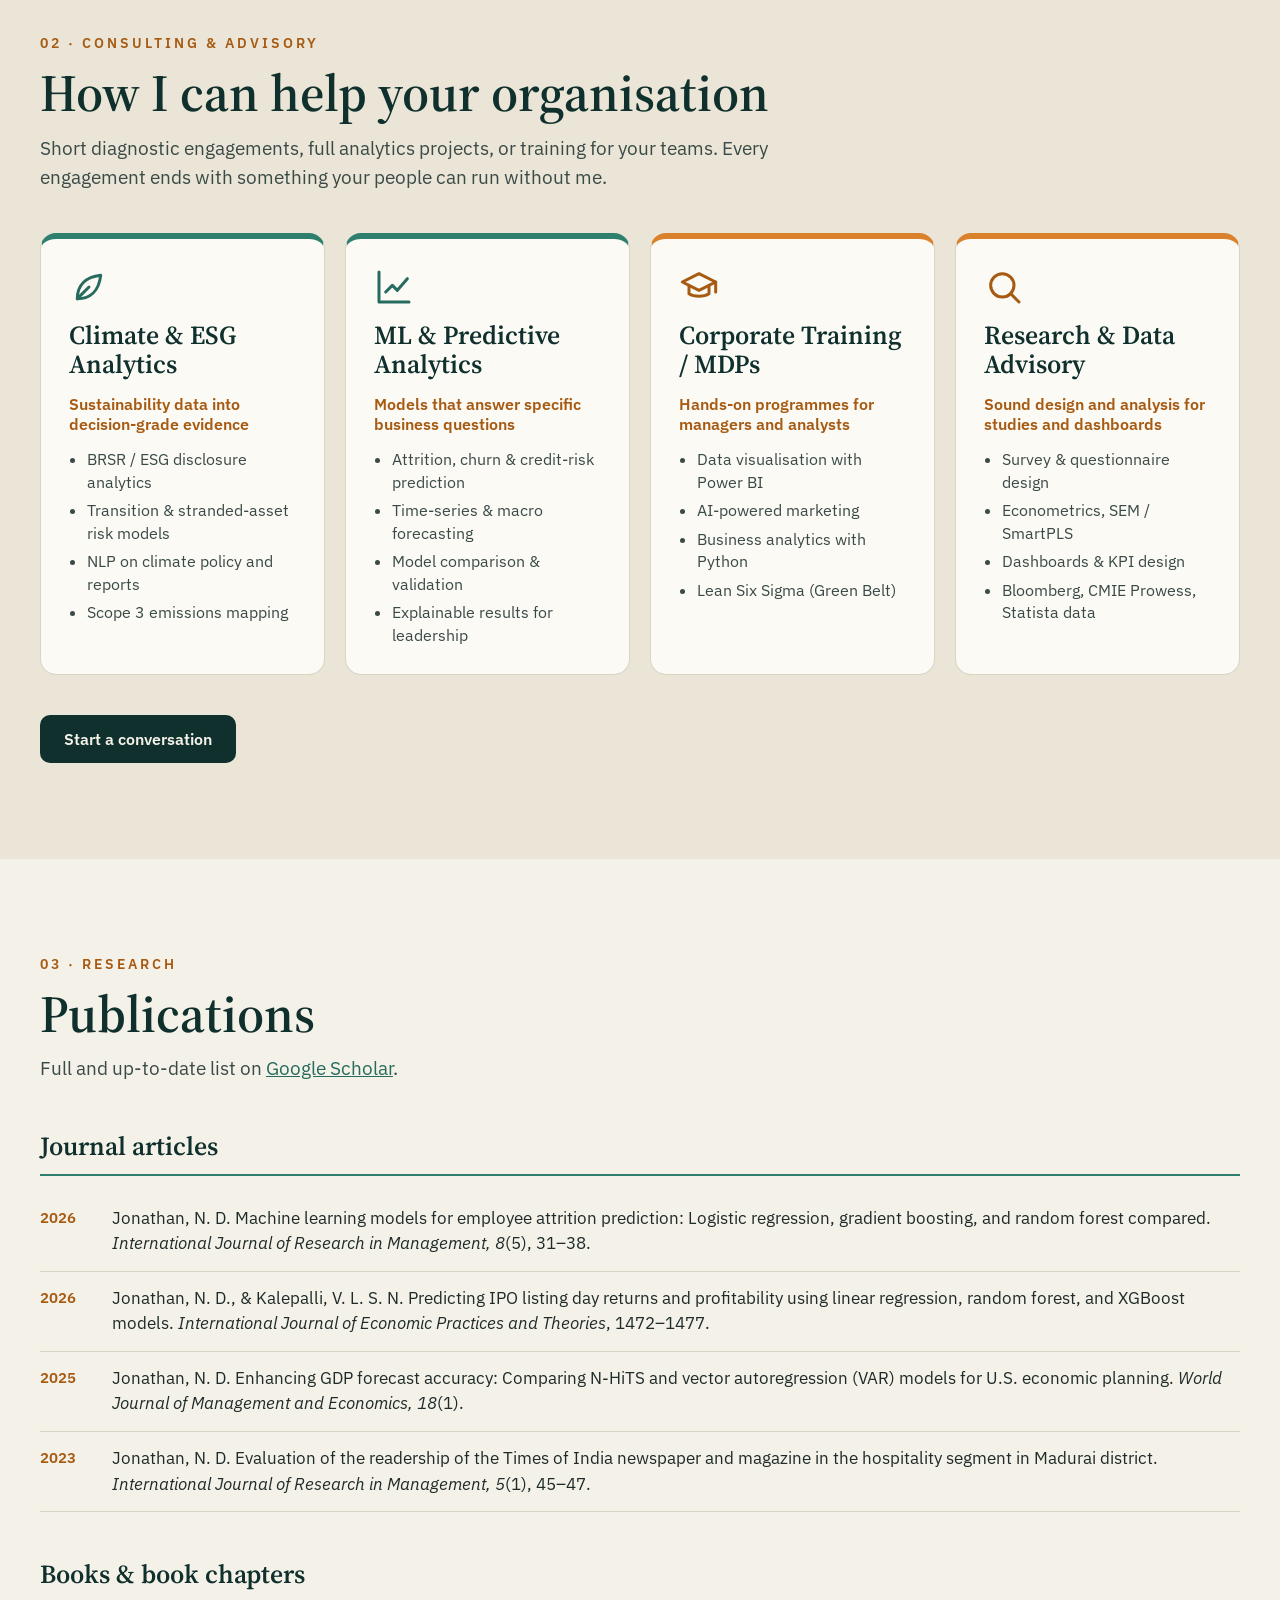
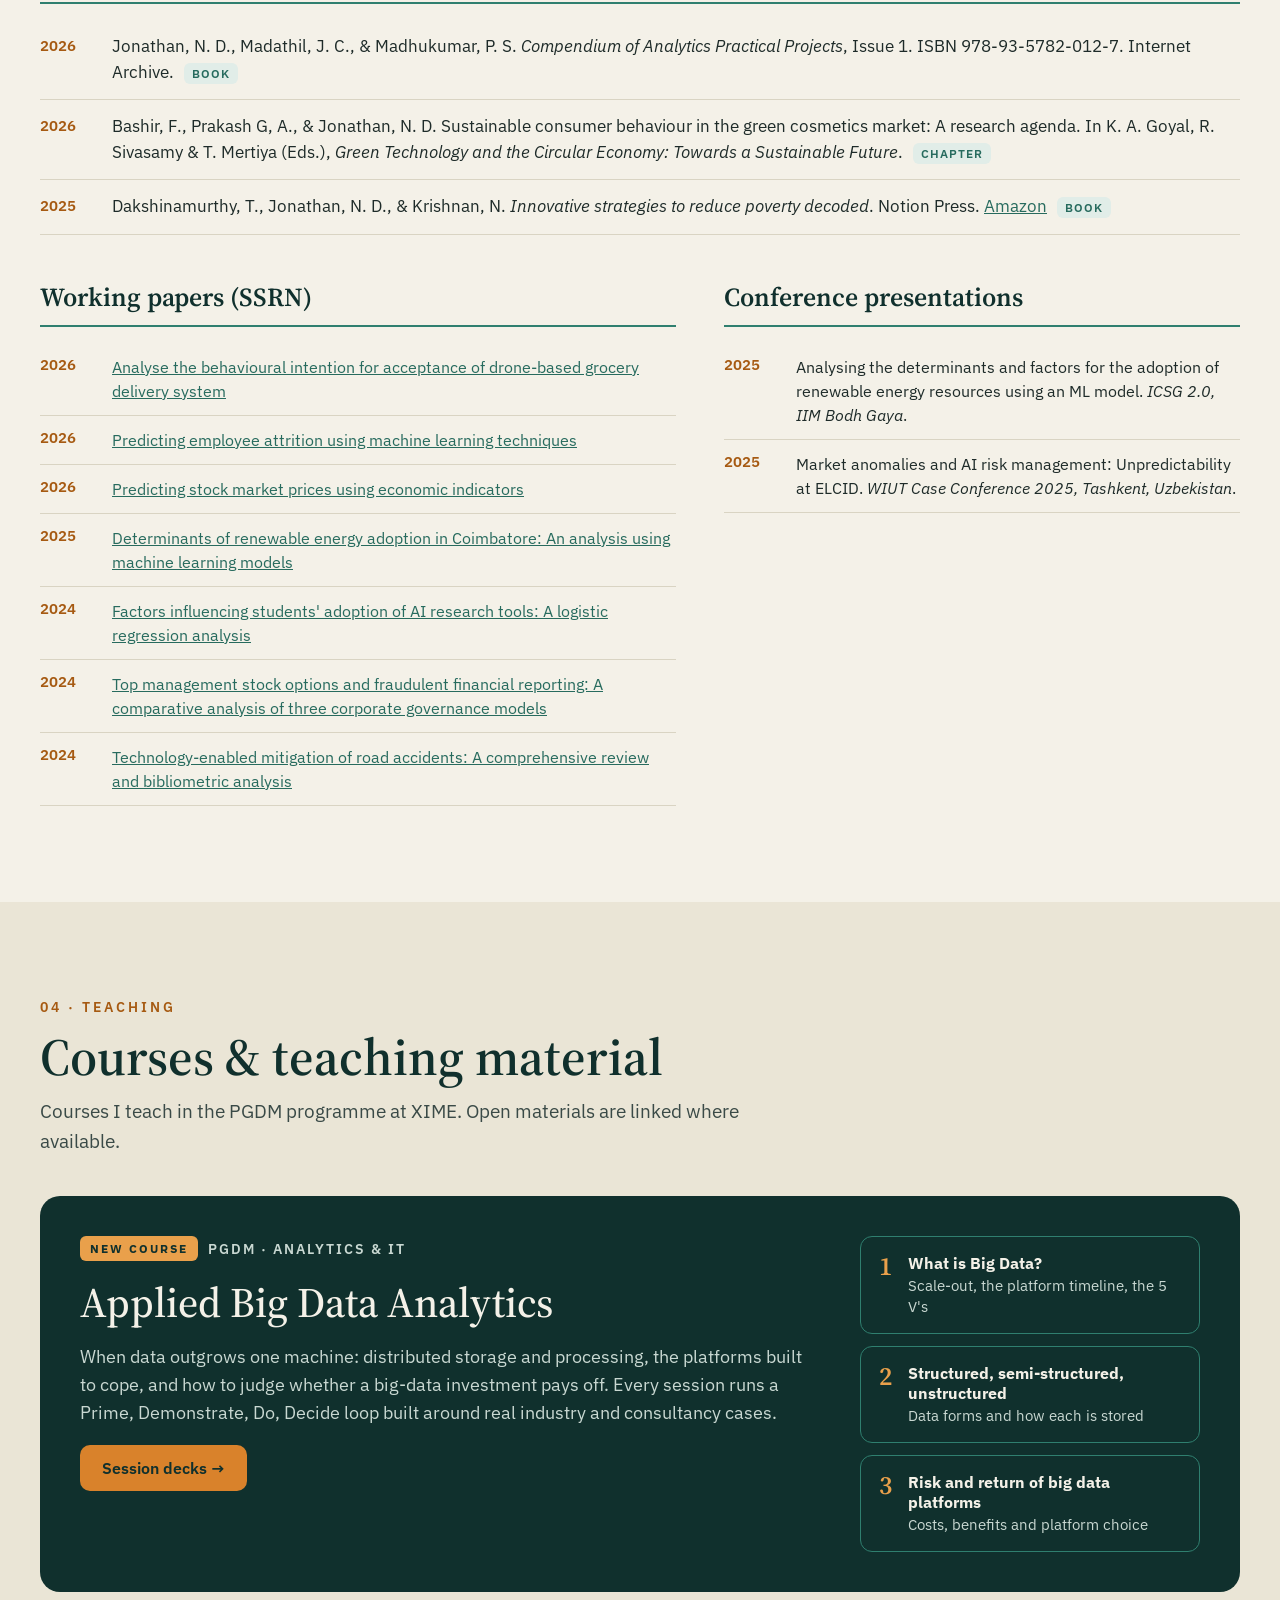
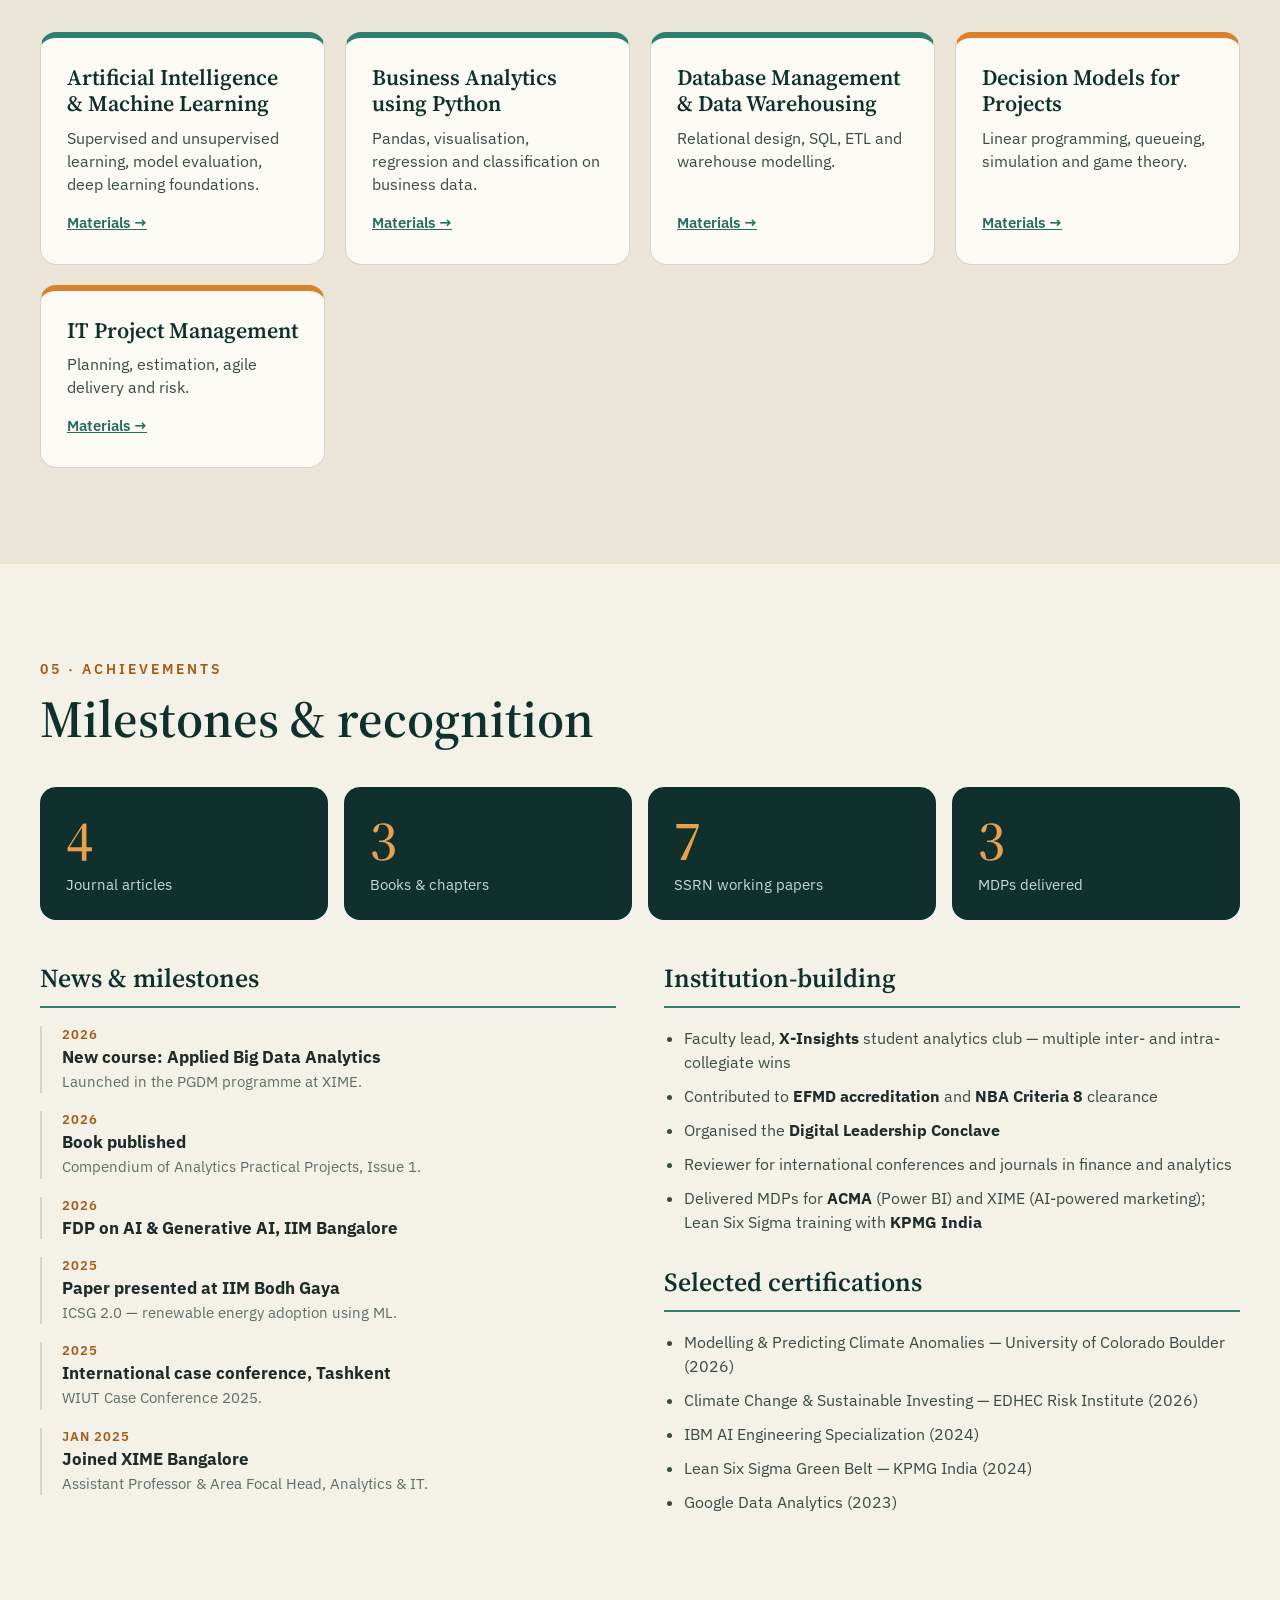
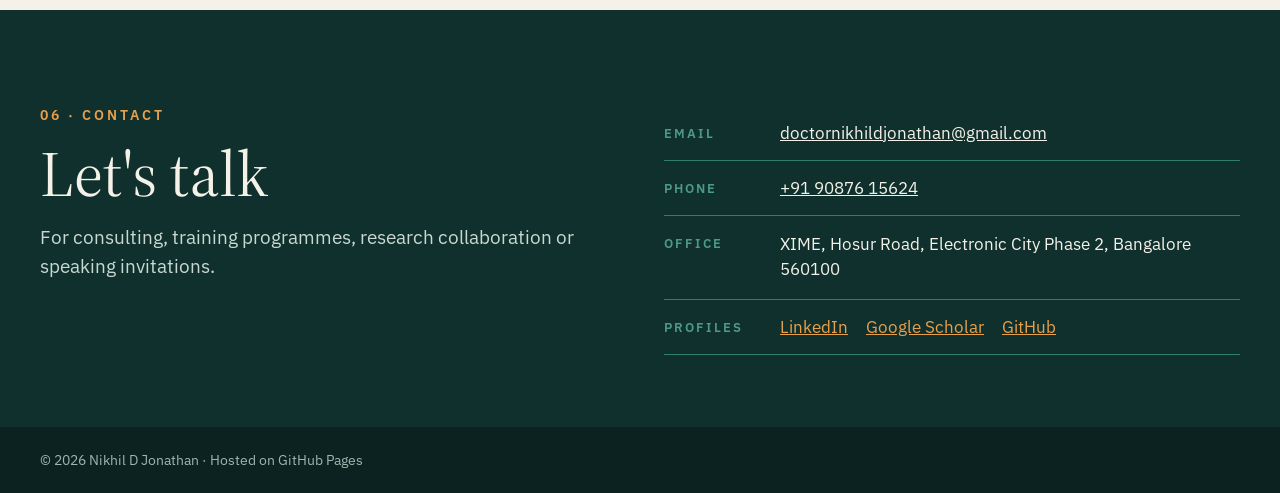
==== commit 30aed48c: "Update fmt.Println message from 'Hello' to 'Goodbye'" ====
--- a/index.html
+++ b/index.html
@@ -1,292 +1,331 @@
 <!doctype html>
 <html lang="en">
 <head>
-  <meta charset="utf-8">
-  <meta name="viewport" content="width=device-width, initial-scale=1">
-  <title>Nikhil D Jonathan | Analytics & AI</title>
-  <meta name="description" content="Nikhil D Jonathan — Assistant Professor & Area Focal Head, Analytics & IT, XIME Bangalore. Machine learning, climate & ESG analytics, consulting and corporate training.">
-  <meta property="og:title" content="Nikhil D Jonathan | Analytics & AI">
-  <meta property="og:description" content="Research, teaching and consulting in machine learning, climate & ESG analytics.">
-  <meta property="og:image" content="https://avatars.githubusercontent.com/u/234735012?v=4">
-  <link rel="preconnect" href="https://fonts.googleapis.com">
-  <link rel="preconnect" href="https://fonts.gstatic.com" crossorigin>
-  <link href="https://fonts.googleapis.com/css2?family=Inter:wght@400;500;600;700&family=Source+Serif+4:wght@600;700&display=swap" rel="stylesheet">
-  <link rel="stylesheet" href="assets/style.css">
-  <link rel="icon" href="data:image/svg+xml,<svg xmlns='http://www.w3.org/2000/svg' viewBox='0 0 100 100'><rect width='100' height='100' rx='20' fill='%230f5c6e'/><text x='50' y='66' font-size='50' text-anchor='middle' fill='white' font-family='Georgia'>NJ</text></svg>">
+<meta charset="utf-8">
+<meta name="viewport" content="width=device-width, initial-scale=1">
+<title>Nikhil D Jonathan | Analytics &amp; AI</title>
+<meta name="description" content="Nikhil D Jonathan — Assistant Professor &amp; Area Focal Head, Analytics &amp; IT, XIME Bangalore. Machine learning, big data, climate &amp; ESG analytics, consulting and corporate training.">
+<meta property="og:title" content="Nikhil D Jonathan | Analytics &amp; AI">
+<meta property="og:description" content="Research, teaching and consulting in machine learning, big data, climate &amp; ESG analytics.">
+<meta property="og:image" content="https://avatars.githubusercontent.com/u/234735012?v=4">
+<link rel="icon" href="data:image/svg+xml,<svg xmlns='http://www.w3.org/2000/svg' viewBox='0 0 100 100'><rect width='100' height='100' rx='20' fill='%2310302D'/><text x='50' y='66' font-size='50' text-anchor='middle' fill='%23F4F1E8' font-family='Georgia'>NJ</text></svg>">
+<link rel="preconnect" href="https://fonts.googleapis.com">
+<link rel="preconnect" href="https://fonts.gstatic.com" crossorigin="">
+<link href="https://fonts.googleapis.com/css2?family=Source+Serif+4:ital,wght@0,400..700;1,400..700&amp;family=IBM+Plex+Sans:ital,wght@0,400;0,500;0,600;0,700;1,400&amp;display=swap" rel="stylesheet">
+<style>
+body{margin:0;background:#F4F1E8}
+a{color:#276B5E}a:hover{color:#10302D}
+h1,h2,h3,p,ul,ol{margin:0}
+</style>
+<style>html{scroll-behavior:smooth}</style>
 </head>
 <body>
-
-<header class="site">
-  <div class="wrap">
-    <a class="brand" href="#top">Nikhil D Jonathan</a>
-    <nav>
-      <ul id="menu">
-        <li><a href="#about">About</a></li>
-        <li><a href="#services">Consulting</a></li>
-        <li><a href="#publications">Publications</a></li>
-        <li><a href="#teaching">Teaching</a></li>
-        <li><a href="#achievements">Achievements</a></li>
-        <li><a href="#contact">Contact</a></li>
-      </ul>
-    </nav>
-    <div>
-      <button class="theme-btn" id="themeBtn" aria-label="Toggle dark mode">◐</button>
-      <button class="menu-btn" id="menuBtn" aria-label="Open menu">☰</button>
-    </div>
-  </div>
+<div style="font-family:'IBM Plex Sans', Arial, sans-serif;color:#1E2B29;background:#F4F1E8;width:100%;min-height:100vh">
+
+<!-- HEADER -->
+<header style="background:#10302D;border-bottom:1px solid #2F7F6F">
+<div style="max-width:1200px;margin:0 auto;padding:18px 24px;display:flex;flex-wrap:wrap;gap:16px;align-items:center;justify-content:space-between">
+<a href="#top" style="font-family:'Source Serif 4', Georgia, serif;font-size:22px;font-weight:600;color:#F4F1E8;text-decoration:none">Nikhil D Jonathan</a>
+<nav aria-label="Main">
+<ul style="list-style:none;padding:0;display:flex;flex-wrap:wrap;gap:4px 24px">
+<li><a href="#about" style="color:#C9D8D2;text-decoration:none;font-size:15px;font-weight:500;display:inline-block;padding:10px 0">About</a></li>
+<li><a href="#services" style="color:#C9D8D2;text-decoration:none;font-size:15px;font-weight:500;display:inline-block;padding:10px 0">Consulting</a></li>
+<li><a href="#publications" style="color:#C9D8D2;text-decoration:none;font-size:15px;font-weight:500;display:inline-block;padding:10px 0">Publications</a></li>
+<li><a href="#teaching" style="color:#C9D8D2;text-decoration:none;font-size:15px;font-weight:500;display:inline-block;padding:10px 0">Teaching</a></li>
+<li><a href="#achievements" style="color:#C9D8D2;text-decoration:none;font-size:15px;font-weight:500;display:inline-block;padding:10px 0">Achievements</a></li>
+<li><a href="#contact" style="color:#E9A04B;text-decoration:none;font-size:15px;font-weight:600;display:inline-block;padding:10px 0">Contact</a></li>
+</ul>
+</nav>
+</div>
 </header>
 
 <main id="top">
 
-<!-- ================= HERO ================= -->
-<section class="hero">
-  <div class="wrap">
-    <div>
-      <div class="eyebrow">Analytics · AI · Climate Finance</div>
-      <h1>Nikhil D Jonathan</h1>
-      <p class="role">Assistant Professor &amp; Area Focal Head, Analytics &amp; IT<br>Xavier Institute of Management and Entrepreneurship (XIME), Bangalore</p>
-      <p class="lead">I build machine-learning and NLP methods for business and climate problems — from employee attrition and IPO returns to ESG disclosure and transition-risk analytics — and help organisations turn data into decisions.</p>
-      <div class="chips">
-        <span class="chip">Machine Learning</span><span class="chip">NLP</span>
-        <span class="chip">Climate &amp; ESG Analytics</span><span class="chip">Econometrics</span>
-        <span class="chip">Power BI</span><span class="chip">Python / R / SQL</span>
-      </div>
-      <div class="btns">
-        <a class="btn primary" href="#services">Work with me</a>
-        <a class="btn ghost" href="https://scholar.google.com/citations?user=9s0PzFMAAAAJ&hl=en" target="_blank" rel="noopener">Google Scholar</a>
-        <a class="btn ghost" href="assets/Nikhil_D_Jonathan_CV.pdf" target="_blank">Download CV</a>
-      </div>
-    </div>
-    <img src="https://avatars.githubusercontent.com/u/234735012?v=4" alt="Portrait of Nikhil D Jonathan">
-  </div>
-</section>
-
-<!-- ================= ABOUT ================= -->
+<!-- HERO -->
+<section style="background:#10302D;color:#F4F1E8">
+<div style="max-width:1200px;margin:0 auto;padding:88px 24px 96px;display:flex;flex-wrap:wrap;gap:56px;align-items:center">
+<div style="flex:999 1 560px;min-width:0;display:flex;flex-direction:column;gap:28px">
+<p style="font-size:14px;font-weight:600;letter-spacing:3px;text-transform:uppercase;color:#E9A04B">Analytics · AI · Climate Finance</p>
+<h1 style="font-family:'Source Serif 4', Georgia, serif;font-size:clamp(48px, 7vw, 88px);font-weight:400;line-height:1.02;color:#F4F1E8">Nikhil D Jonathan</h1>
+<p style="font-size:18px;line-height:1.5;color:#C9D8D2">Assistant Professor &amp; Area Focal Head, Analytics &amp; IT<br>Xavier Institute of Management and Entrepreneurship (XIME), Bangalore</p>
+<p style="font-size:21px;line-height:1.55;color:#F4F1E8;max-width:640px">I build machine-learning and NLP methods for business and climate problems — from employee attrition and IPO returns to ESG disclosure and transition-risk analytics — and help organisations turn data into decisions.</p>
+<div style="display:flex;flex-wrap:wrap;gap:12px">
+<a href="#services" style="background:#D9822B;color:#10302D;text-decoration:none;font-weight:600;font-size:16px;padding:14px 24px;border-radius:10px;display:inline-flex;align-items:center;min-height:20px">Work with me</a>
+<a href="https://scholar.google.com/citations?user=9s0PzFMAAAAJ&amp;hl=en" target="_blank" rel="noopener" style="border:1.5px solid #4E9A89;color:#F4F1E8;text-decoration:none;font-weight:600;font-size:16px;padding:13px 22px;border-radius:10px;display:inline-flex;align-items:center">Google Scholar</a>
+<a href="assets/Nikhil_D_Jonathan_CV.pdf" target="_blank" style="border:1.5px solid #4E9A89;color:#F4F1E8;text-decoration:none;font-weight:600;font-size:16px;padding:13px 22px;border-radius:10px;display:inline-flex;align-items:center">Download CV</a>
+</div>
+</div>
+<div style="flex:1 1 300px;display:flex;justify-content:center">
+<svg role="img" aria-label="Grid of data blocks in teal and amber, the site's signature motif" viewBox="0 0 376 376" style="width:100%;max-width:340px;height:auto">
+<rect x="0" y="0" width="64" height="64" rx="8" fill="#2F7F6F" opacity="0.35"/><rect x="78" y="0" width="64" height="64" rx="8" fill="#2F7F6F" opacity="0.5"/><rect x="156" y="0" width="64" height="64" rx="8" fill="#2F7F6F" opacity="0.65"/><rect x="234" y="0" width="64" height="64" rx="8" fill="#2F7F6F" opacity="0.8"/><rect x="312" y="0" width="64" height="64" rx="8" fill="#D9822B" opacity="0.9"/>
+<rect x="0" y="78" width="64" height="64" rx="8" fill="#2F7F6F" opacity="0.5"/><rect x="78" y="78" width="142" height="142" rx="12" fill="#F4F1E8"/><text x="149" y="168" text-anchor="middle" font-family="Source Serif 4, Georgia, serif" font-size="60" font-weight="600" fill="#10302D">NJ</text><rect x="234" y="78" width="64" height="64" rx="8" fill="#D9822B" opacity="0.9"/><rect x="312" y="78" width="64" height="64" rx="8" fill="#2F7F6F" opacity="0.8"/>
+<rect x="0" y="156" width="64" height="64" rx="8" fill="#2F7F6F" opacity="0.65"/><rect x="234" y="156" width="64" height="64" rx="8" fill="#2F7F6F" opacity="0.8"/><rect x="312" y="156" width="64" height="64" rx="8" fill="#2F7F6F" opacity="0.65"/>
+<rect x="0" y="234" width="64" height="64" rx="8" fill="#2F7F6F" opacity="0.8"/><rect x="78" y="234" width="64" height="64" rx="8" fill="#D9822B" opacity="0.9"/><rect x="156" y="234" width="64" height="64" rx="8" fill="#2F7F6F" opacity="0.8"/><rect x="234" y="234" width="64" height="64" rx="8" fill="#2F7F6F" opacity="0.65"/><rect x="312" y="234" width="64" height="64" rx="8" fill="#2F7F6F" opacity="0.5"/>
+<rect x="0" y="312" width="64" height="64" rx="8" fill="#D9822B" opacity="0.9"/><rect x="78" y="312" width="64" height="64" rx="8" fill="#2F7F6F" opacity="0.8"/><rect x="156" y="312" width="64" height="64" rx="8" fill="#2F7F6F" opacity="0.65"/><rect x="234" y="312" width="64" height="64" rx="8" fill="#2F7F6F" opacity="0.5"/><rect x="312" y="312" width="64" height="64" rx="8" fill="#2F7F6F" opacity="0.35"/>
+</svg>
+</div>
+</div>
+<div style="max-width:1200px;margin:0 auto;padding:0 24px">
+<div style="border-top:2px solid #2F7F6F;padding:20px 0 28px;display:flex;flex-wrap:wrap;gap:8px 28px">
+<span style="font-size:15px;color:#C9D8D2">Machine Learning</span><span style="font-size:15px;color:#4E9A89">·</span>
+<span style="font-size:15px;color:#C9D8D2">NLP</span><span style="font-size:15px;color:#4E9A89">·</span>
+<span style="font-size:15px;color:#C9D8D2">Climate &amp; ESG Analytics</span><span style="font-size:15px;color:#4E9A89">·</span>
+<span style="font-size:15px;color:#C9D8D2">Big Data Analytics</span><span style="font-size:15px;color:#4E9A89">·</span>
+<span style="font-size:15px;color:#C9D8D2">Econometrics</span><span style="font-size:15px;color:#4E9A89">·</span>
+<span style="font-size:15px;color:#C9D8D2">Power BI</span><span style="font-size:15px;color:#4E9A89">·</span>
+<span style="font-size:15px;color:#C9D8D2">Python / R / SQL</span>
+</div>
+</div>
+</section>
+
+<!-- ABOUT -->
 <section id="about">
-  <div class="wrap">
-    <div class="eyebrow">About</div>
-    <h2>Academic grounding, industry experience</h2>
-    <div class="two-col">
-      <div>
-        <p>I am an Assistant Professor and Area Focal Head for Analytics &amp; IT at XIME Bangalore, and a Ph.D. scholar at Christ University. My doctoral work applies Graph Neural Networks to Scope 3 emissions mapping.</p>
-        <p>Before academia I worked across banking, technology and consulting — as a Credit Analyst at ICICI Bank, Associate Business Development Manager at Jeevan Technologies, and Project Consultant at Aparajitha Corporate Services. That mix shapes how I teach and consult: rigorous methods, applied to real business constraints.</p>
-      </div>
-      <div>
-        <h3>Education</h3>
-        <ul class="timeline">
-          <li><div class="when">2024 – present</div><strong>Ph.D.</strong>, Christ University, Bangalore</li>
-          <li><div class="when">2018 – 2020</div><strong>PGDM</strong>, Thiagarajar School of Management, Madurai</li>
-          <li><div class="when">2013 – 2014</div><strong>Master of Professional Engineering</strong>, University of Wollongong, Australia</li>
-          <li><div class="when">2008 – 2012</div><strong>B.E.</strong>, Hindustan University, Chennai</li>
-          <li><div class="when">2022 &amp; 2023</div><strong>UGC-NET (Management)</strong> qualified</li>
-        </ul>
-      </div>
-    </div>
-  </div>
-</section>
-
-<!-- ================= CONSULTING ================= -->
-<section id="services">
-  <div class="wrap">
-    <div class="eyebrow">Consulting &amp; Advisory</div>
-    <h2>How I can help your organisation</h2>
-    <p class="lead">Short diagnostic engagements, full analytics projects, or training for your teams. Every engagement ends with something your people can run without me.</p>
-    <div class="grid">
-      <div class="card">
-        <div class="icon">🌱</div>
-        <h3>Climate &amp; ESG Analytics</h3>
-        <p>Turning sustainability data into decision-grade evidence.</p>
-        <ul>
-          <li>BRSR / ESG disclosure analytics</li>
-          <li>Transition &amp; stranded-asset risk models</li>
-          <li>NLP on climate policy and reports</li>
-          <li>Scope 3 emissions mapping</li>
-        </ul>
-      </div>
-      <div class="card">
-        <div class="icon">📈</div>
-        <h3>ML &amp; Predictive Analytics</h3>
-        <p>Models that answer specific business questions.</p>
-        <ul>
-          <li>Attrition, churn &amp; credit-risk prediction</li>
-          <li>Time-series &amp; macro forecasting</li>
-          <li>Model comparison &amp; validation</li>
-          <li>Explainable results for leadership</li>
-        </ul>
-      </div>
-      <div class="card">
-        <div class="icon">🎓</div>
-        <h3>Corporate Training / MDPs</h3>
-        <p>Hands-on programmes for managers and analysts.</p>
-        <ul>
-          <li>Data visualisation with Power BI</li>
-          <li>AI-powered marketing</li>
-          <li>Business analytics with Python</li>
-          <li>Lean Six Sigma (Green Belt)</li>
-        </ul>
-      </div>
-      <div class="card">
-        <div class="icon">🔍</div>
-        <h3>Research &amp; Data Advisory</h3>
-        <p>Sound design and analysis for studies and dashboards.</p>
-        <ul>
-          <li>Survey &amp; questionnaire design</li>
-          <li>Econometrics, SEM / SmartPLS</li>
-          <li>Dashboards &amp; KPI design</li>
-          <li>Bloomberg, CMIE Prowess, Statista data</li>
-        </ul>
-      </div>
-    </div>
-    <p style="margin-top:24px"><a class="btn primary" href="mailto:doctornikhildjonathan@gmail.com?subject=Consulting%20enquiry">Start a conversation</a></p>
-  </div>
-</section>
-
-<!-- ================= PUBLICATIONS =================
-     To add a paper: copy one <li>…</li> block and edit it. Newest first. -->
+<div style="max-width:1200px;margin:0 auto;padding:96px 24px;display:flex;flex-direction:column;gap:40px">
+<div style="display:flex;flex-direction:column;gap:12px">
+<p style="font-size:14px;font-weight:600;letter-spacing:3px;text-transform:uppercase;color:#A65A12">01 · About</p>
+<h2 style="font-family:'Source Serif 4', Georgia, serif;font-size:clamp(34px, 4.5vw, 52px);font-weight:600;line-height:1.1;color:#10302D">Academic grounding, industry experience</h2>
+</div>
+<div style="display:flex;flex-wrap:wrap;gap:48px">
+<div style="flex:999 1 480px;min-width:0;display:flex;flex-direction:column;gap:20px">
+<p style="font-size:18px;line-height:1.65;color:#3A4A47">I am an Assistant Professor and Area Focal Head for Analytics &amp; IT at XIME Bangalore, and a Ph.D. scholar at Christ University. My doctoral work applies Graph Neural Networks to Scope 3 emissions mapping.</p>
+<p style="font-size:18px;line-height:1.65;color:#3A4A47">Before academia I worked across banking, technology and consulting — as a Credit Analyst at ICICI Bank, Associate Business Development Manager at Jeevan Technologies, and Project Consultant at Aparajitha Corporate Services. That mix shapes how I teach and consult: rigorous methods, applied to real business constraints.</p>
+</div>
+<div style="flex:1 1 360px;min-width:0;background:#FBFAF5;border:1px solid #D9D4C3;border-top:6px solid #2F7F6F;border-radius:16px;padding:28px;display:flex;flex-direction:column;gap:18px">
+<h3 style="font-family:'Source Serif 4', Georgia, serif;font-size:26px;font-weight:600;color:#10302D">Education</h3>
+<ul style="list-style:none;padding:0;display:flex;flex-direction:column;gap:16px">
+<li style="display:flex;flex-direction:column;gap:2px"><span style="font-size:13px;font-weight:600;letter-spacing:1px;color:#A65A12">2024 – PRESENT</span><span style="font-size:16px;line-height:1.45;color:#1E2B29"><strong>Ph.D.</strong>, Christ University, Bangalore</span></li>
+<li style="display:flex;flex-direction:column;gap:2px"><span style="font-size:13px;font-weight:600;letter-spacing:1px;color:#A65A12">2018 – 2020</span><span style="font-size:16px;line-height:1.45;color:#1E2B29"><strong>PGDM</strong>, Thiagarajar School of Management, Madurai</span></li>
+<li style="display:flex;flex-direction:column;gap:2px"><span style="font-size:13px;font-weight:600;letter-spacing:1px;color:#A65A12">2013 – 2014</span><span style="font-size:16px;line-height:1.45;color:#1E2B29"><strong>Master of Professional Engineering</strong>, University of Wollongong, Australia</span></li>
+<li style="display:flex;flex-direction:column;gap:2px"><span style="font-size:13px;font-weight:600;letter-spacing:1px;color:#A65A12">2008 – 2012</span><span style="font-size:16px;line-height:1.45;color:#1E2B29"><strong>B.E.</strong>, Hindustan University, Chennai</span></li>
+<li style="display:flex;flex-direction:column;gap:2px"><span style="font-size:13px;font-weight:600;letter-spacing:1px;color:#A65A12">2022 &amp; 2023</span><span style="font-size:16px;line-height:1.45;color:#1E2B29"><strong>UGC-NET (Management)</strong> qualified</span></li>
+</ul>
+</div>
+</div>
+</div>
+</section>
+
+<!-- CONSULTING -->
+<section id="services" style="background:#EAE5D6">
+<div style="max-width:1200px;margin:0 auto;padding:96px 24px;display:flex;flex-direction:column;gap:40px">
+<div style="display:flex;flex-direction:column;gap:12px;max-width:760px">
+<p style="font-size:14px;font-weight:600;letter-spacing:3px;text-transform:uppercase;color:#A65A12">02 · Consulting &amp; Advisory</p>
+<h2 style="font-family:'Source Serif 4', Georgia, serif;font-size:clamp(34px, 4.5vw, 52px);font-weight:600;line-height:1.1;color:#10302D">How I can help your organisation</h2>
+<p style="font-size:19px;line-height:1.55;color:#3A4A47">Short diagnostic engagements, full analytics projects, or training for your teams. Every engagement ends with something your people can run without me.</p>
+</div>
+<div style="display:grid;grid-template-columns:repeat(auto-fit, minmax(250px, 1fr));gap:20px">
+
+<div style="background:#FBFAF5;border:1px solid #D9D4C3;border-top:6px solid #2F7F6F;border-radius:16px;padding:28px;display:flex;flex-direction:column;gap:14px">
+<svg aria-hidden="true" width="40" height="40" viewBox="0 0 24 24" fill="none" stroke="#276B5E" stroke-width="1.8" stroke-linecap="round" stroke-linejoin="round"><path d="M5 19c0-8 5-13 14-14-1 9-6 14-14 14z"/><path d="M5 19l7-7"/></svg>
+<h3 style="font-family:'Source Serif 4', Georgia, serif;font-size:26px;font-weight:600;line-height:1.15;color:#10302D">Climate &amp; ESG Analytics</h3>
+<p style="font-size:16px;font-weight:600;color:#A65A12">Sustainability data into decision-grade evidence</p>
+<ul style="padding-left:18px;display:flex;flex-direction:column;gap:6px;font-size:15.5px;line-height:1.45;color:#3A4A47">
+<li>BRSR / ESG disclosure analytics</li>
+<li>Transition &amp; stranded-asset risk models</li>
+<li>NLP on climate policy and reports</li>
+<li>Scope 3 emissions mapping</li>
+</ul>
+</div>
+
+<div style="background:#FBFAF5;border:1px solid #D9D4C3;border-top:6px solid #2F7F6F;border-radius:16px;padding:28px;display:flex;flex-direction:column;gap:14px">
+<svg aria-hidden="true" width="40" height="40" viewBox="0 0 24 24" fill="none" stroke="#276B5E" stroke-width="1.8" stroke-linecap="round" stroke-linejoin="round"><path d="M3 3v18h18"/><path d="M7 15l4-4 3 3 6-7"/></svg>
+<h3 style="font-family:'Source Serif 4', Georgia, serif;font-size:26px;font-weight:600;line-height:1.15;color:#10302D">ML &amp; Predictive Analytics</h3>
+<p style="font-size:16px;font-weight:600;color:#A65A12">Models that answer specific business questions</p>
+<ul style="padding-left:18px;display:flex;flex-direction:column;gap:6px;font-size:15.5px;line-height:1.45;color:#3A4A47">
+<li>Attrition, churn &amp; credit-risk prediction</li>
+<li>Time-series &amp; macro forecasting</li>
+<li>Model comparison &amp; validation</li>
+<li>Explainable results for leadership</li>
+</ul>
+</div>
+
+<div style="background:#FBFAF5;border:1px solid #D9D4C3;border-top:6px solid #D9822B;border-radius:16px;padding:28px;display:flex;flex-direction:column;gap:14px">
+<svg aria-hidden="true" width="40" height="40" viewBox="0 0 24 24" fill="none" stroke="#A65A12" stroke-width="1.8" stroke-linecap="round" stroke-linejoin="round"><path d="M2 9l10-5 10 5-10 5z"/><path d="M6 11v5c3 2 9 2 12 0v-5"/><path d="M22 9v6"/></svg>
+<h3 style="font-family:'Source Serif 4', Georgia, serif;font-size:26px;font-weight:600;line-height:1.15;color:#10302D">Corporate Training / MDPs</h3>
+<p style="font-size:16px;font-weight:600;color:#A65A12">Hands-on programmes for managers and analysts</p>
+<ul style="padding-left:18px;display:flex;flex-direction:column;gap:6px;font-size:15.5px;line-height:1.45;color:#3A4A47">
+<li>Data visualisation with Power BI</li>
+<li>AI-powered marketing</li>
+<li>Business analytics with Python</li>
+<li>Lean Six Sigma (Green Belt)</li>
+</ul>
+</div>
+
+<div style="background:#FBFAF5;border:1px solid #D9D4C3;border-top:6px solid #D9822B;border-radius:16px;padding:28px;display:flex;flex-direction:column;gap:14px">
+<svg aria-hidden="true" width="40" height="40" viewBox="0 0 24 24" fill="none" stroke="#A65A12" stroke-width="1.8" stroke-linecap="round" stroke-linejoin="round"><circle cx="11" cy="11" r="7"/><path d="M21 21l-5-5"/></svg>
+<h3 style="font-family:'Source Serif 4', Georgia, serif;font-size:26px;font-weight:600;line-height:1.15;color:#10302D">Research &amp; Data Advisory</h3>
+<p style="font-size:16px;font-weight:600;color:#A65A12">Sound design and analysis for studies and dashboards</p>
+<ul style="padding-left:18px;display:flex;flex-direction:column;gap:6px;font-size:15.5px;line-height:1.45;color:#3A4A47">
+<li>Survey &amp; questionnaire design</li>
+<li>Econometrics, SEM / SmartPLS</li>
+<li>Dashboards &amp; KPI design</li>
+<li>Bloomberg, CMIE Prowess, Statista data</li>
+</ul>
+</div>
+
+</div>
+<div><a href="mailto:doctornikhildjonathan@gmail.com?subject=Consulting%20enquiry" style="background:#10302D;color:#F4F1E8;text-decoration:none;font-weight:600;font-size:16px;padding:14px 24px;border-radius:10px;display:inline-flex;align-items:center">Start a conversation</a></div>
+</div>
+</section>
+
+<!-- PUBLICATIONS -->
 <section id="publications">
-  <div class="wrap">
-    <div class="eyebrow">Research</div>
-    <h2>Publications</h2>
-    <p class="lead">Full and up-to-date list on <a href="https://scholar.google.com/citations?user=9s0PzFMAAAAJ&hl=en" target="_blank" rel="noopener">Google Scholar</a>.</p>
-
-    <div class="pub-group">
-      <h3>Journal articles</h3>
-      <ol class="pubs">
-        <li><span class="yr">2026</span>Jonathan, N. D. Machine learning models for employee attrition prediction: Logistic regression, gradient boosting, and random forest compared. <em>International Journal of Research in Management, 8</em>(5), 31–38.</li>
-        <li><span class="yr">2026</span>Jonathan, N. D., &amp; Kalepalli, V. L. S. N. Predicting IPO listing day returns and profitability using linear regression, random forest, and XGBoost models. <em>International Journal of Economic Practices and Theories</em>, 1472–1477.</li>
-        <li><span class="yr">2025</span>Jonathan, N. D. Enhancing GDP forecast accuracy: Comparing N-HiTS and vector autoregression (VAR) models for U.S. economic planning. <em>World Journal of Management and Economics, 18</em>(1).</li>
-        <li><span class="yr">2023</span>Jonathan, N. D. Evaluation of the readership of the Times of India newspaper and magazine in the hospitality segment in Madurai district. <em>International Journal of Research in Management, 5</em>(1), 45–47.</li>
-      </ol>
-    </div>
-
-    <div class="pub-group">
-      <h3>Books &amp; book chapters</h3>
-      <ol class="pubs">
-        <li><span class="yr">2026</span>Jonathan, N. D., Madathil, J. C., &amp; Madhukumar, P. S. <em>Compendium of Analytics Practical Projects</em>, Issue 1. ISBN 978-93-5782-012-7. Internet Archive.<span class="tag">Book</span></li>
-        <li><span class="yr">2026</span>Bashir, F., Prakash G, A., &amp; Jonathan, N. D. Sustainable consumer behaviour in the green cosmetics market: A research agenda. In K. A. Goyal, R. Sivasamy &amp; T. Mertiya (Eds.), <em>Green Technology and the Circular Economy: Towards a Sustainable Future</em>.<span class="tag">Chapter</span></li>
-        <li><span class="yr">2025</span>Dakshinamurthy, T., Jonathan, N. D., &amp; Krishnan, N. <em>Innovative strategies to reduce poverty decoded</em>. Notion Press. <a href="https://www.amazon.com/Innovative-Strategies-reduce-Poverty-Decoded/dp/B0FGQJDM96" target="_blank" rel="noopener">Amazon</a><span class="tag">Book</span></li>
-      </ol>
-    </div>
-
-    <div class="pub-group">
-      <h3>Working papers (SSRN)</h3>
-      <ol class="pubs">
-        <li><span class="yr">2026</span><a href="https://ssrn.com/abstract=6369378" target="_blank" rel="noopener">Analyse the behavioural intention for acceptance of drone-based grocery delivery system</a></li>
-        <li><span class="yr">2026</span><a href="https://ssrn.com/abstract=6369338" target="_blank" rel="noopener">Predicting employee attrition using machine learning techniques</a></li>
-        <li><span class="yr">2026</span><a href="https://ssrn.com/abstract=6369159" target="_blank" rel="noopener">Predicting stock market prices using economic indicators</a></li>
-        <li><span class="yr">2025</span><a href="https://ssrn.com/abstract=5091748" target="_blank" rel="noopener">Determinants of renewable energy adoption in Coimbatore: An analysis using machine learning models</a></li>
-        <li><span class="yr">2024</span><a href="https://ssrn.com/abstract=5058710" target="_blank" rel="noopener">Factors influencing students' adoption of AI research tools: A logistic regression analysis</a></li>
-        <li><span class="yr">2024</span><a href="https://ssrn.com/abstract=5057147" target="_blank" rel="noopener">Top management stock options and fraudulent financial reporting: A comparative analysis of three corporate governance models</a></li>
-        <li><span class="yr">2024</span><a href="https://ssrn.com/abstract=4947378" target="_blank" rel="noopener">Technology-enabled mitigation of road accidents: A comprehensive review and bibliometric analysis</a></li>
-      </ol>
-    </div>
-
-    <div class="pub-group">
-      <h3>Conference presentations</h3>
-      <ol class="pubs">
-        <li><span class="yr">2025</span>Analysing the determinants and factors for the adoption of renewable energy resources using an ML model. <em>International Conference on Sustainable Goals 2.0 (ICSG 2.0), IIM Bodh Gaya</em>.</li>
-        <li><span class="yr">2025</span>Market anomalies and AI risk management: Unpredictability at ELCID. <em>WIUT Case Conference 2025, Westminster International University in Tashkent, Uzbekistan</em>.</li>
-      </ol>
-    </div>
-  </div>
-</section>
-
-<!-- ================= TEACHING =================
-     -->
-<section id="teaching">
-  <div class="wrap">
-    <div class="eyebrow">Teaching</div>
-    <h2>Courses &amp; teaching material</h2>
-    <p class="lead">Courses I teach in the PGDM programme at XIME. Open materials are linked where available.</p>
-    <div class="grid">
-      <div class="card"><h3>Artificial Intelligence &amp; Machine Learning</h3><p>Supervised and unsupervised learning, model evaluation, deep learning foundations.</p><p><a href="teaching/">Materials →</a></p></div>
-      <div class="card"><h3>Business Analytics using Python</h3><p>Pandas, visualisation, regression and classification on business data.</p><p><a href="teaching/">Materials →</a></p></div>
-      <div class="card"><h3>Database Management &amp; Data Warehousing</h3><p>Relational design, SQL, ETL and warehouse modelling.</p><p><a href="teaching/">Materials →</a></p></div>
-      <div class="card"><h3>Decision Models for Projects</h3><p>Linear programming, queueing, simulation and game theory.</p><p><a href="teaching/">Materials →</a></p></div>
-      <div class="card"><h3>IT Project Management</h3><p>Planning, estimation, agile delivery and risk.</p><p><a href="teaching/">Materials →</a></p></div>
-    </div>
-  </div>
-</section>
-
-<!-- ================= ACHIEVEMENTS =================
-     Add new items at the top of the "News & milestones" list. -->
+<div style="max-width:1200px;margin:0 auto;padding:96px 24px;display:flex;flex-direction:column;gap:44px">
+<div style="display:flex;flex-direction:column;gap:12px">
+<p style="font-size:14px;font-weight:600;letter-spacing:3px;text-transform:uppercase;color:#A65A12">03 · Research</p>
+<h2 style="font-family:'Source Serif 4', Georgia, serif;font-size:clamp(34px, 4.5vw, 52px);font-weight:600;line-height:1.1;color:#10302D">Publications</h2>
+<p style="font-size:19px;line-height:1.55;color:#3A4A47">Full and up-to-date list on <a href="https://scholar.google.com/citations?user=9s0PzFMAAAAJ&amp;hl=en" target="_blank" rel="noopener">Google Scholar</a>.</p>
+</div>
+
+<div style="display:flex;flex-direction:column;gap:16px">
+<h3 style="font-family:'Source Serif 4', Georgia, serif;font-size:26px;font-weight:600;color:#10302D;border-bottom:2px solid #2F7F6F;padding-bottom:10px">Journal articles</h3>
+<ol style="list-style:none;padding:0;display:flex;flex-direction:column">
+<li style="display:flex;gap:20px;padding:14px 0;border-bottom:1px solid #D9D4C3"><span style="flex:0 0 52px;font-weight:600;color:#A65A12;font-size:15px;padding-top:2px">2026</span><span style="flex:1;min-width:0;font-size:16.5px;line-height:1.55;color:#1E2B29">Jonathan, N. D. Machine learning models for employee attrition prediction: Logistic regression, gradient boosting, and random forest compared. <em>International Journal of Research in Management, 8</em>(5), 31–38.</span></li>
+<li style="display:flex;gap:20px;padding:14px 0;border-bottom:1px solid #D9D4C3"><span style="flex:0 0 52px;font-weight:600;color:#A65A12;font-size:15px;padding-top:2px">2026</span><span style="flex:1;min-width:0;font-size:16.5px;line-height:1.55;color:#1E2B29">Jonathan, N. D., &amp; Kalepalli, V. L. S. N. Predicting IPO listing day returns and profitability using linear regression, random forest, and XGBoost models. <em>International Journal of Economic Practices and Theories</em>, 1472–1477.</span></li>
+<li style="display:flex;gap:20px;padding:14px 0;border-bottom:1px solid #D9D4C3"><span style="flex:0 0 52px;font-weight:600;color:#A65A12;font-size:15px;padding-top:2px">2025</span><span style="flex:1;min-width:0;font-size:16.5px;line-height:1.55;color:#1E2B29">Jonathan, N. D. Enhancing GDP forecast accuracy: Comparing N-HiTS and vector autoregression (VAR) models for U.S. economic planning. <em>World Journal of Management and Economics, 18</em>(1).</span></li>
+<li style="display:flex;gap:20px;padding:14px 0;border-bottom:1px solid #D9D4C3"><span style="flex:0 0 52px;font-weight:600;color:#A65A12;font-size:15px;padding-top:2px">2023</span><span style="flex:1;min-width:0;font-size:16.5px;line-height:1.55;color:#1E2B29">Jonathan, N. D. Evaluation of the readership of the Times of India newspaper and magazine in the hospitality segment in Madurai district. <em>International Journal of Research in Management, 5</em>(1), 45–47.</span></li>
+</ol>
+</div>
+
+<div style="display:flex;flex-direction:column;gap:16px">
+<h3 style="font-family:'Source Serif 4', Georgia, serif;font-size:26px;font-weight:600;color:#10302D;border-bottom:2px solid #2F7F6F;padding-bottom:10px">Books &amp; book chapters</h3>
+<ol style="list-style:none;padding:0;display:flex;flex-direction:column">
+<li style="display:flex;gap:20px;padding:14px 0;border-bottom:1px solid #D9D4C3"><span style="flex:0 0 52px;font-weight:600;color:#A65A12;font-size:15px;padding-top:2px">2026</span><span style="flex:1;min-width:0;font-size:16.5px;line-height:1.55;color:#1E2B29">Jonathan, N. D., Madathil, J. C., &amp; Madhukumar, P. S. <em>Compendium of Analytics Practical Projects</em>, Issue 1. ISBN 978-93-5782-012-7. Internet Archive. <span style="font-size:12px;font-weight:600;letter-spacing:1px;color:#276B5E;background:#E1EDE8;border-radius:6px;padding:3px 8px;margin-left:6px">BOOK</span></span></li>
+<li style="display:flex;gap:20px;padding:14px 0;border-bottom:1px solid #D9D4C3"><span style="flex:0 0 52px;font-weight:600;color:#A65A12;font-size:15px;padding-top:2px">2026</span><span style="flex:1;min-width:0;font-size:16.5px;line-height:1.55;color:#1E2B29">Bashir, F., Prakash G, A., &amp; Jonathan, N. D. Sustainable consumer behaviour in the green cosmetics market: A research agenda. In K. A. Goyal, R. Sivasamy &amp; T. Mertiya (Eds.), <em>Green Technology and the Circular Economy: Towards a Sustainable Future</em>. <span style="font-size:12px;font-weight:600;letter-spacing:1px;color:#276B5E;background:#E1EDE8;border-radius:6px;padding:3px 8px;margin-left:6px">CHAPTER</span></span></li>
+<li style="display:flex;gap:20px;padding:14px 0;border-bottom:1px solid #D9D4C3"><span style="flex:0 0 52px;font-weight:600;color:#A65A12;font-size:15px;padding-top:2px">2025</span><span style="flex:1;min-width:0;font-size:16.5px;line-height:1.55;color:#1E2B29">Dakshinamurthy, T., Jonathan, N. D., &amp; Krishnan, N. <em>Innovative strategies to reduce poverty decoded</em>. Notion Press. <a href="https://www.amazon.com/Innovative-Strategies-reduce-Poverty-Decoded/dp/B0FGQJDM96" target="_blank" rel="noopener">Amazon</a> <span style="font-size:12px;font-weight:600;letter-spacing:1px;color:#276B5E;background:#E1EDE8;border-radius:6px;padding:3px 8px;margin-left:6px">BOOK</span></span></li>
+</ol>
+</div>
+
+<div style="display:flex;flex-wrap:wrap;gap:48px">
+<div style="flex:1 1 480px;min-width:0;display:flex;flex-direction:column;gap:16px">
+<h3 style="font-family:'Source Serif 4', Georgia, serif;font-size:26px;font-weight:600;color:#10302D;border-bottom:2px solid #2F7F6F;padding-bottom:10px">Working papers (SSRN)</h3>
+<ol style="list-style:none;padding:0;display:flex;flex-direction:column">
+<li style="display:flex;gap:20px;padding:12px 0;border-bottom:1px solid #D9D4C3"><span style="flex:0 0 52px;font-weight:600;color:#A65A12;font-size:15px">2026</span><a href="https://ssrn.com/abstract=6369378" target="_blank" rel="noopener" style="flex:1;min-width:0;font-size:16px;line-height:1.5">Analyse the behavioural intention for acceptance of drone-based grocery delivery system</a></li>
+<li style="display:flex;gap:20px;padding:12px 0;border-bottom:1px solid #D9D4C3"><span style="flex:0 0 52px;font-weight:600;color:#A65A12;font-size:15px">2026</span><a href="https://ssrn.com/abstract=6369338" target="_blank" rel="noopener" style="flex:1;min-width:0;font-size:16px;line-height:1.5">Predicting employee attrition using machine learning techniques</a></li>
+<li style="display:flex;gap:20px;padding:12px 0;border-bottom:1px solid #D9D4C3"><span style="flex:0 0 52px;font-weight:600;color:#A65A12;font-size:15px">2026</span><a href="https://ssrn.com/abstract=6369159" target="_blank" rel="noopener" style="flex:1;min-width:0;font-size:16px;line-height:1.5">Predicting stock market prices using economic indicators</a></li>
+<li style="display:flex;gap:20px;padding:12px 0;border-bottom:1px solid #D9D4C3"><span style="flex:0 0 52px;font-weight:600;color:#A65A12;font-size:15px">2025</span><a href="https://ssrn.com/abstract=5091748" target="_blank" rel="noopener" style="flex:1;min-width:0;font-size:16px;line-height:1.5">Determinants of renewable energy adoption in Coimbatore: An analysis using machine learning models</a></li>
+<li style="display:flex;gap:20px;padding:12px 0;border-bottom:1px solid #D9D4C3"><span style="flex:0 0 52px;font-weight:600;color:#A65A12;font-size:15px">2024</span><a href="https://ssrn.com/abstract=5058710" target="_blank" rel="noopener" style="flex:1;min-width:0;font-size:16px;line-height:1.5">Factors influencing students' adoption of AI research tools: A logistic regression analysis</a></li>
+<li style="display:flex;gap:20px;padding:12px 0;border-bottom:1px solid #D9D4C3"><span style="flex:0 0 52px;font-weight:600;color:#A65A12;font-size:15px">2024</span><a href="https://ssrn.com/abstract=5057147" target="_blank" rel="noopener" style="flex:1;min-width:0;font-size:16px;line-height:1.5">Top management stock options and fraudulent financial reporting: A comparative analysis of three corporate governance models</a></li>
+<li style="display:flex;gap:20px;padding:12px 0;border-bottom:1px solid #D9D4C3"><span style="flex:0 0 52px;font-weight:600;color:#A65A12;font-size:15px">2024</span><a href="https://ssrn.com/abstract=4947378" target="_blank" rel="noopener" style="flex:1;min-width:0;font-size:16px;line-height:1.5">Technology-enabled mitigation of road accidents: A comprehensive review and bibliometric analysis</a></li>
+</ol>
+</div>
+<div style="flex:1 1 360px;min-width:0;display:flex;flex-direction:column;gap:16px">
+<h3 style="font-family:'Source Serif 4', Georgia, serif;font-size:26px;font-weight:600;color:#10302D;border-bottom:2px solid #2F7F6F;padding-bottom:10px">Conference presentations</h3>
+<ol style="list-style:none;padding:0;display:flex;flex-direction:column">
+<li style="display:flex;gap:20px;padding:12px 0;border-bottom:1px solid #D9D4C3"><span style="flex:0 0 52px;font-weight:600;color:#A65A12;font-size:15px">2025</span><span style="flex:1;min-width:0;font-size:16px;line-height:1.5;color:#1E2B29">Analysing the determinants and factors for the adoption of renewable energy resources using an ML model. <em>ICSG 2.0, IIM Bodh Gaya</em>.</span></li>
+<li style="display:flex;gap:20px;padding:12px 0;border-bottom:1px solid #D9D4C3"><span style="flex:0 0 52px;font-weight:600;color:#A65A12;font-size:15px">2025</span><span style="flex:1;min-width:0;font-size:16px;line-height:1.5;color:#1E2B29">Market anomalies and AI risk management: Unpredictability at ELCID. <em>WIUT Case Conference 2025, Tashkent, Uzbekistan</em>.</span></li>
+</ol>
+</div>
+</div>
+</div>
+</section>
+
+<!-- TEACHING -->
+<section id="teaching" style="background:#EAE5D6">
+<div style="max-width:1200px;margin:0 auto;padding:96px 24px;display:flex;flex-direction:column;gap:40px">
+<div style="display:flex;flex-direction:column;gap:12px;max-width:760px">
+<p style="font-size:14px;font-weight:600;letter-spacing:3px;text-transform:uppercase;color:#A65A12">04 · Teaching</p>
+<h2 style="font-family:'Source Serif 4', Georgia, serif;font-size:clamp(34px, 4.5vw, 52px);font-weight:600;line-height:1.1;color:#10302D">Courses &amp; teaching material</h2>
+<p style="font-size:19px;line-height:1.55;color:#3A4A47">Courses I teach in the PGDM programme at XIME. Open materials are linked where available.</p>
+</div>
+
+<!-- Featured: Applied Big Data Analytics -->
+<div style="background:#10302D;border-radius:20px;padding:40px;display:flex;flex-wrap:wrap;gap:40px;align-items:stretch">
+<div style="flex:999 1 460px;min-width:0;display:flex;flex-direction:column;gap:18px">
+<div style="display:flex;flex-wrap:wrap;gap:10px;align-items:center">
+<span style="font-size:12px;font-weight:700;letter-spacing:2px;color:#10302D;background:#E9A04B;border-radius:6px;padding:5px 10px">NEW COURSE</span>
+<span style="font-size:14px;font-weight:600;letter-spacing:2px;text-transform:uppercase;color:#C9D8D2">PGDM · Analytics &amp; IT</span>
+</div>
+<h3 style="font-family:'Source Serif 4', Georgia, serif;font-size:clamp(30px, 3.6vw, 42px);font-weight:500;line-height:1.1;color:#F4F1E8">Applied Big Data Analytics</h3>
+<p style="font-size:17.5px;line-height:1.6;color:#C9D8D2">When data outgrows one machine: distributed storage and processing, the platforms built to cope, and how to judge whether a big-data investment pays off. Every session runs a Prime, Demonstrate, Do, Decide loop built around real industry and consultancy cases.</p>
+<div><a href="teaching/" style="background:#D9822B;color:#10302D;text-decoration:none;font-weight:600;font-size:16px;padding:13px 22px;border-radius:10px;display:inline-flex;align-items:center">Session decks →</a></div>
+</div>
+<ol style="flex:1 1 340px;min-width:0;list-style:none;padding:0;display:flex;flex-direction:column;gap:12px">
+<li style="display:flex;gap:16px;align-items:flex-start;border:1px solid #2F7F6F;border-radius:12px;padding:16px 18px"><span style="font-family:'Source Serif 4', Georgia, serif;font-size:26px;font-weight:600;color:#E9A04B;line-height:1">1</span><span style="display:flex;flex-direction:column;gap:2px"><strong style="font-size:16px;color:#F4F1E8">What is Big Data?</strong><span style="font-size:14.5px;line-height:1.45;color:#C9D8D2">Scale-out, the platform timeline, the 5 V's</span></span></li>
+<li style="display:flex;gap:16px;align-items:flex-start;border:1px solid #2F7F6F;border-radius:12px;padding:16px 18px"><span style="font-family:'Source Serif 4', Georgia, serif;font-size:26px;font-weight:600;color:#E9A04B;line-height:1">2</span><span style="display:flex;flex-direction:column;gap:2px"><strong style="font-size:16px;color:#F4F1E8">Structured, semi-structured, unstructured</strong><span style="font-size:14.5px;line-height:1.45;color:#C9D8D2">Data forms and how each is stored</span></span></li>
+<li style="display:flex;gap:16px;align-items:flex-start;border:1px solid #2F7F6F;border-radius:12px;padding:16px 18px"><span style="font-family:'Source Serif 4', Georgia, serif;font-size:26px;font-weight:600;color:#E9A04B;line-height:1">3</span><span style="display:flex;flex-direction:column;gap:2px"><strong style="font-size:16px;color:#F4F1E8">Risk and return of big data platforms</strong><span style="font-size:14.5px;line-height:1.45;color:#C9D8D2">Costs, benefits and platform choice</span></span></li>
+</ol>
+</div>
+
+<div style="display:grid;grid-template-columns:repeat(auto-fit, minmax(250px, 1fr));gap:20px">
+<div style="background:#FBFAF5;border:1px solid #D9D4C3;border-top:6px solid #2F7F6F;border-radius:16px;padding:26px;display:flex;flex-direction:column;gap:10px"><h3 style="font-family:'Source Serif 4', Georgia, serif;font-size:22px;font-weight:600;line-height:1.2;color:#10302D">Artificial Intelligence &amp; Machine Learning</h3><p style="font-size:15.5px;line-height:1.5;color:#3A4A47;flex:1">Supervised and unsupervised learning, model evaluation, deep learning foundations.</p><a href="teaching/" style="font-size:15px;font-weight:600;padding:6px 0">Materials →</a></div>
+<div style="background:#FBFAF5;border:1px solid #D9D4C3;border-top:6px solid #2F7F6F;border-radius:16px;padding:26px;display:flex;flex-direction:column;gap:10px"><h3 style="font-family:'Source Serif 4', Georgia, serif;font-size:22px;font-weight:600;line-height:1.2;color:#10302D">Business Analytics using Python</h3><p style="font-size:15.5px;line-height:1.5;color:#3A4A47;flex:1">Pandas, visualisation, regression and classification on business data.</p><a href="teaching/" style="font-size:15px;font-weight:600;padding:6px 0">Materials →</a></div>
+<div style="background:#FBFAF5;border:1px solid #D9D4C3;border-top:6px solid #2F7F6F;border-radius:16px;padding:26px;display:flex;flex-direction:column;gap:10px"><h3 style="font-family:'Source Serif 4', Georgia, serif;font-size:22px;font-weight:600;line-height:1.2;color:#10302D">Database Management &amp; Data Warehousing</h3><p style="font-size:15.5px;line-height:1.5;color:#3A4A47;flex:1">Relational design, SQL, ETL and warehouse modelling.</p><a href="teaching/" style="font-size:15px;font-weight:600;padding:6px 0">Materials →</a></div>
+<div style="background:#FBFAF5;border:1px solid #D9D4C3;border-top:6px solid #D9822B;border-radius:16px;padding:26px;display:flex;flex-direction:column;gap:10px"><h3 style="font-family:'Source Serif 4', Georgia, serif;font-size:22px;font-weight:600;line-height:1.2;color:#10302D">Decision Models for Projects</h3><p style="font-size:15.5px;line-height:1.5;color:#3A4A47;flex:1">Linear programming, queueing, simulation and game theory.</p><a href="teaching/" style="font-size:15px;font-weight:600;padding:6px 0">Materials →</a></div>
+<div style="background:#FBFAF5;border:1px solid #D9D4C3;border-top:6px solid #D9822B;border-radius:16px;padding:26px;display:flex;flex-direction:column;gap:10px"><h3 style="font-family:'Source Serif 4', Georgia, serif;font-size:22px;font-weight:600;line-height:1.2;color:#10302D">IT Project Management</h3><p style="font-size:15.5px;line-height:1.5;color:#3A4A47;flex:1">Planning, estimation, agile delivery and risk.</p><a href="teaching/" style="font-size:15px;font-weight:600;padding:6px 0">Materials →</a></div>
+</div>
+</div>
+</section>
+
+<!-- ACHIEVEMENTS -->
 <section id="achievements">
-  <div class="wrap">
-    <div class="eyebrow">Achievements</div>
-    <h2>Milestones &amp; recognition</h2>
-    <div class="stats">
-      <div class="stat"><b>4</b><span>Journal articles</span></div>
-      <div class="stat"><b>3</b><span>Books &amp; chapters</span></div>
-      <div class="stat"><b>7</b><span>SSRN working papers</span></div>
-      <div class="stat"><b>3</b><span>MDPs delivered</span></div>
-    </div>
-    <div class="two-col" style="margin-top:36px">
-      <div>
-        <h3>News &amp; milestones</h3>
-        <ul class="timeline">
-          <li><div class="when">2026</div><strong>Book published</strong><p>Compendium of Analytics Practical Projects, Issue 1.</p></li>
-          <li><div class="when">2026</div><strong>FDP on AI &amp; Generative AI, IIM Bangalore</strong></li>
-          <li><div class="when">2025</div><strong>Paper presented at IIM Bodh Gaya</strong><p>ICSG 2.0 — renewable energy adoption using ML.</p></li>
-          <li><div class="when">2025</div><strong>International case conference, Tashkent</strong><p>WIUT Case Conference 2025.</p></li>
-          <li><div class="when">Jan 2025</div><strong>Joined XIME Bangalore</strong><p>Assistant Professor &amp; Area Focal Head, Analytics &amp; IT.</p></li>
-        </ul>
-      </div>
-      <div>
-        <h3>Institution-building</h3>
-        <ul class="timeline">
-          <li>Faculty lead, <strong>X-Insights</strong> student analytics club — multiple inter- and intra-collegiate wins</li>
-          <li>Contributed to <strong>EFMD accreditation</strong> and <strong>NBA Criteria 8</strong> clearance</li>
-          <li>Organised the <strong>Digital Leadership Conclave</strong></li>
-          <li>Reviewer for international conferences and journals in finance and analytics</li>
-          <li>Delivered MDPs for <strong>ACMA</strong> (Power BI) and XIME (AI-powered marketing); Lean Six Sigma training with <strong>KPMG India</strong></li>
-        </ul>
-        <h3 style="margin-top:20px">Selected certifications</h3>
-        <ul class="timeline">
-          <li>Modelling &amp; Predicting Climate Anomalies — University of Colorado Boulder (2026)</li>
-          <li>Climate Change &amp; Sustainable Investing — EDHEC Risk Institute (2026)</li>
-          <li>IBM AI Engineering Specialization (2024)</li>
-          <li>Lean Six Sigma Green Belt — KPMG India (2024)</li>
-          <li>Google Data Analytics (2023)</li>
-        </ul>
-      </div>
-    </div>
-  </div>
-</section>
-
-<!-- ================= CONTACT ================= -->
-<section id="contact">
-  <div class="wrap">
-    <div class="eyebrow">Contact</div>
-    <h2>Let's talk</h2>
-    <p class="lead">For consulting, training programmes, research collaboration or speaking invitations.</p>
-    <ul class="contact-list">
-      <li>✉️ <a href="mailto:doctornikhildjonathan@gmail.com">doctornikhildjonathan@gmail.com</a></li>
-      <li>📞 <a href="tel:+919087615624">+91 90876 15624</a></li>
-      <li>🏛️ XIME, Hosur Road, Electronic City Phase 2, Bangalore 560100</li>
-      <li>🔗 <a href="https://www.linkedin.com/in/nikhil-d-jonathan/" target="_blank" rel="noopener">LinkedIn</a> · <a href="https://scholar.google.com/citations?user=9s0PzFMAAAAJ&hl=en" target="_blank" rel="noopener">Google Scholar</a> · <a href="https://github.com/DoctorNDJonathan" target="_blank" rel="noopener">GitHub</a></li>
-    </ul>
-  </div>
+<div style="max-width:1200px;margin:0 auto;padding:96px 24px;display:flex;flex-direction:column;gap:40px">
+<div style="display:flex;flex-direction:column;gap:12px">
+<p style="font-size:14px;font-weight:600;letter-spacing:3px;text-transform:uppercase;color:#A65A12">05 · Achievements</p>
+<h2 style="font-family:'Source Serif 4', Georgia, serif;font-size:clamp(34px, 4.5vw, 52px);font-weight:600;line-height:1.1;color:#10302D">Milestones &amp; recognition</h2>
+</div>
+<div style="display:grid;grid-template-columns:repeat(auto-fit, minmax(200px, 1fr));gap:16px">
+<div style="background:#10302D;border-radius:16px;padding:26px;display:flex;flex-direction:column;gap:6px"><b style="font-family:'Source Serif 4', Georgia, serif;font-size:56px;font-weight:500;line-height:1;color:#E9A04B">4</b><span style="font-size:15px;color:#C9D8D2">Journal articles</span></div>
+<div style="background:#10302D;border-radius:16px;padding:26px;display:flex;flex-direction:column;gap:6px"><b style="font-family:'Source Serif 4', Georgia, serif;font-size:56px;font-weight:500;line-height:1;color:#E9A04B">3</b><span style="font-size:15px;color:#C9D8D2">Books &amp; chapters</span></div>
+<div style="background:#10302D;border-radius:16px;padding:26px;display:flex;flex-direction:column;gap:6px"><b style="font-family:'Source Serif 4', Georgia, serif;font-size:56px;font-weight:500;line-height:1;color:#E9A04B">7</b><span style="font-size:15px;color:#C9D8D2">SSRN working papers</span></div>
+<div style="background:#10302D;border-radius:16px;padding:26px;display:flex;flex-direction:column;gap:6px"><b style="font-family:'Source Serif 4', Georgia, serif;font-size:56px;font-weight:500;line-height:1;color:#E9A04B">3</b><span style="font-size:15px;color:#C9D8D2">MDPs delivered</span></div>
+</div>
+<div style="display:flex;flex-wrap:wrap;gap:48px">
+<div style="flex:1 1 420px;min-width:0;display:flex;flex-direction:column;gap:18px">
+<h3 style="font-family:'Source Serif 4', Georgia, serif;font-size:26px;font-weight:600;color:#10302D;border-bottom:2px solid #2F7F6F;padding-bottom:10px">News &amp; milestones</h3>
+<ul style="list-style:none;padding:0;display:flex;flex-direction:column;gap:18px">
+<li style="display:flex;flex-direction:column;gap:3px;padding-left:20px;border-left:2px solid #D9D4C3"><span style="font-size:13px;font-weight:600;letter-spacing:1px;color:#A65A12">2026</span><strong style="font-size:16.5px;color:#1E2B29">New course: Applied Big Data Analytics</strong><span style="font-size:15px;line-height:1.5;color:#5E6E6A">Launched in the PGDM programme at XIME.</span></li>
+<li style="display:flex;flex-direction:column;gap:3px;padding-left:20px;border-left:2px solid #D9D4C3"><span style="font-size:13px;font-weight:600;letter-spacing:1px;color:#A65A12">2026</span><strong style="font-size:16.5px;color:#1E2B29">Book published</strong><span style="font-size:15px;line-height:1.5;color:#5E6E6A">Compendium of Analytics Practical Projects, Issue 1.</span></li>
+<li style="display:flex;flex-direction:column;gap:3px;padding-left:20px;border-left:2px solid #D9D4C3"><span style="font-size:13px;font-weight:600;letter-spacing:1px;color:#A65A12">2026</span><strong style="font-size:16.5px;color:#1E2B29">FDP on AI &amp; Generative AI, IIM Bangalore</strong></li>
+<li style="display:flex;flex-direction:column;gap:3px;padding-left:20px;border-left:2px solid #D9D4C3"><span style="font-size:13px;font-weight:600;letter-spacing:1px;color:#A65A12">2025</span><strong style="font-size:16.5px;color:#1E2B29">Paper presented at IIM Bodh Gaya</strong><span style="font-size:15px;line-height:1.5;color:#5E6E6A">ICSG 2.0 — renewable energy adoption using ML.</span></li>
+<li style="display:flex;flex-direction:column;gap:3px;padding-left:20px;border-left:2px solid #D9D4C3"><span style="font-size:13px;font-weight:600;letter-spacing:1px;color:#A65A12">2025</span><strong style="font-size:16.5px;color:#1E2B29">International case conference, Tashkent</strong><span style="font-size:15px;line-height:1.5;color:#5E6E6A">WIUT Case Conference 2025.</span></li>
+<li style="display:flex;flex-direction:column;gap:3px;padding-left:20px;border-left:2px solid #D9D4C3"><span style="font-size:13px;font-weight:600;letter-spacing:1px;color:#A65A12">JAN 2025</span><strong style="font-size:16.5px;color:#1E2B29">Joined XIME Bangalore</strong><span style="font-size:15px;line-height:1.5;color:#5E6E6A">Assistant Professor &amp; Area Focal Head, Analytics &amp; IT.</span></li>
+</ul>
+</div>
+<div style="flex:1 1 420px;min-width:0;display:flex;flex-direction:column;gap:18px">
+<h3 style="font-family:'Source Serif 4', Georgia, serif;font-size:26px;font-weight:600;color:#10302D;border-bottom:2px solid #2F7F6F;padding-bottom:10px">Institution-building</h3>
+<ul style="padding-left:20px;display:flex;flex-direction:column;gap:10px;font-size:16px;line-height:1.5;color:#3A4A47">
+<li>Faculty lead, <strong style="color:#1E2B29">X-Insights</strong> student analytics club — multiple inter- and intra-collegiate wins</li>
+<li>Contributed to <strong style="color:#1E2B29">EFMD accreditation</strong> and <strong style="color:#1E2B29">NBA Criteria 8</strong> clearance</li>
+<li>Organised the <strong style="color:#1E2B29">Digital Leadership Conclave</strong></li>
+<li>Reviewer for international conferences and journals in finance and analytics</li>
+<li>Delivered MDPs for <strong style="color:#1E2B29">ACMA</strong> (Power BI) and XIME (AI-powered marketing); Lean Six Sigma training with <strong style="color:#1E2B29">KPMG India</strong></li>
+</ul>
+<h3 style="font-family:'Source Serif 4', Georgia, serif;font-size:26px;font-weight:600;color:#10302D;border-bottom:2px solid #2F7F6F;padding-bottom:10px;margin-top:12px">Selected certifications</h3>
+<ul style="padding-left:20px;display:flex;flex-direction:column;gap:10px;font-size:16px;line-height:1.5;color:#3A4A47">
+<li>Modelling &amp; Predicting Climate Anomalies — University of Colorado Boulder (2026)</li>
+<li>Climate Change &amp; Sustainable Investing — EDHEC Risk Institute (2026)</li>
+<li>IBM AI Engineering Specialization (2024)</li>
+<li>Lean Six Sigma Green Belt — KPMG India (2024)</li>
+<li>Google Data Analytics (2023)</li>
+</ul>
+</div>
+</div>
+</div>
+</section>
+
+<!-- CONTACT -->
+<section id="contact" style="background:#10302D;color:#F4F1E8">
+<div style="max-width:1200px;margin:0 auto;padding:96px 24px 72px;display:flex;flex-wrap:wrap;gap:48px">
+<div style="flex:1 1 420px;min-width:0;display:flex;flex-direction:column;gap:16px">
+<p style="font-size:14px;font-weight:600;letter-spacing:3px;text-transform:uppercase;color:#E9A04B">06 · Contact</p>
+<h2 style="font-family:'Source Serif 4', Georgia, serif;font-size:clamp(40px, 5vw, 64px);font-weight:400;line-height:1.05;color:#F4F1E8">Let's talk</h2>
+<p style="font-size:19px;line-height:1.55;color:#C9D8D2">For consulting, training programmes, research collaboration or speaking invitations.</p>
+</div>
+<ul style="flex:1 1 420px;min-width:0;list-style:none;padding:0;display:flex;flex-direction:column">
+<li style="display:flex;flex-wrap:wrap;gap:4px 20px;padding:16px 0;border-bottom:1px solid #2F7F6F"><span style="flex:0 0 96px;font-size:13px;font-weight:600;letter-spacing:2px;color:#4E9A89;padding-top:3px">EMAIL</span><a href="mailto:doctornikhildjonathan@gmail.com" style="color:#F4F1E8;font-size:17px;overflow-wrap:anywhere">doctornikhildjonathan@gmail.com</a></li>
+<li style="display:flex;flex-wrap:wrap;gap:4px 20px;padding:16px 0;border-bottom:1px solid #2F7F6F"><span style="flex:0 0 96px;font-size:13px;font-weight:600;letter-spacing:2px;color:#4E9A89;padding-top:3px">PHONE</span><a href="tel:+919087615624" style="color:#F4F1E8;font-size:17px">+91 90876 15624</a></li>
+<li style="display:flex;flex-wrap:wrap;gap:4px 20px;padding:16px 0;border-bottom:1px solid #2F7F6F"><span style="flex:0 0 96px;font-size:13px;font-weight:600;letter-spacing:2px;color:#4E9A89;padding-top:3px">OFFICE</span><span style="font-size:17px;line-height:1.5;color:#F4F1E8;flex:1;min-width:200px">XIME, Hosur Road, Electronic City Phase 2, Bangalore 560100</span></li>
+<li style="display:flex;flex-wrap:wrap;gap:4px 20px;padding:16px 0;border-bottom:1px solid #2F7F6F"><span style="flex:0 0 96px;font-size:13px;font-weight:600;letter-spacing:2px;color:#4E9A89;padding-top:3px">PROFILES</span><span style="font-size:17px;display:flex;flex-wrap:wrap;gap:6px 18px"><a href="https://www.linkedin.com/in/nikhil-d-jonathan/" target="_blank" rel="noopener" style="color:#E9A04B">LinkedIn</a><a href="https://scholar.google.com/citations?user=9s0PzFMAAAAJ&amp;hl=en" target="_blank" rel="noopener" style="color:#E9A04B">Google Scholar</a><a href="https://github.com/DoctorNDJonathan" target="_blank" rel="noopener" style="color:#E9A04B">GitHub</a></span></li>
+</ul>
+</div>
 </section>
 
 </main>
 
-<footer>
-  <div class="wrap">© <span id="yr">2026</span> Nikhil D Jonathan · Hosted on GitHub Pages</div>
+<footer style="background:#0B2220">
+<div style="max-width:1200px;margin:0 auto;padding:24px;font-size:14px;color:#9FB5AE">© 2026 Nikhil D Jonathan · Hosted on GitHub Pages</div>
 </footer>
 
-<script>
-  document.getElementById('yr').textContent = new Date().getFullYear();
-  const menu = document.getElementById('menu');
-  document.getElementById('menuBtn').onclick = () => menu.classList.toggle('open');
-  menu.querySelectorAll('a').forEach(a => a.onclick = () => menu.classList.remove('open'));
-  const root = document.documentElement;
-  try { const t = localStorage.getItem('theme'); if (t) root.dataset.theme = t; } catch (e) {}
-  document.getElementById('themeBtn').onclick = () => {
-    const dark = root.dataset.theme ? root.dataset.theme === 'dark'
-      : matchMedia('(prefers-color-scheme: dark)').matches;
-    root.dataset.theme = dark ? 'light' : 'dark';
-    try { localStorage.setItem('theme', root.dataset.theme); } catch (e) {}
-  };
-</script>
+</div>
 </body>
 </html>
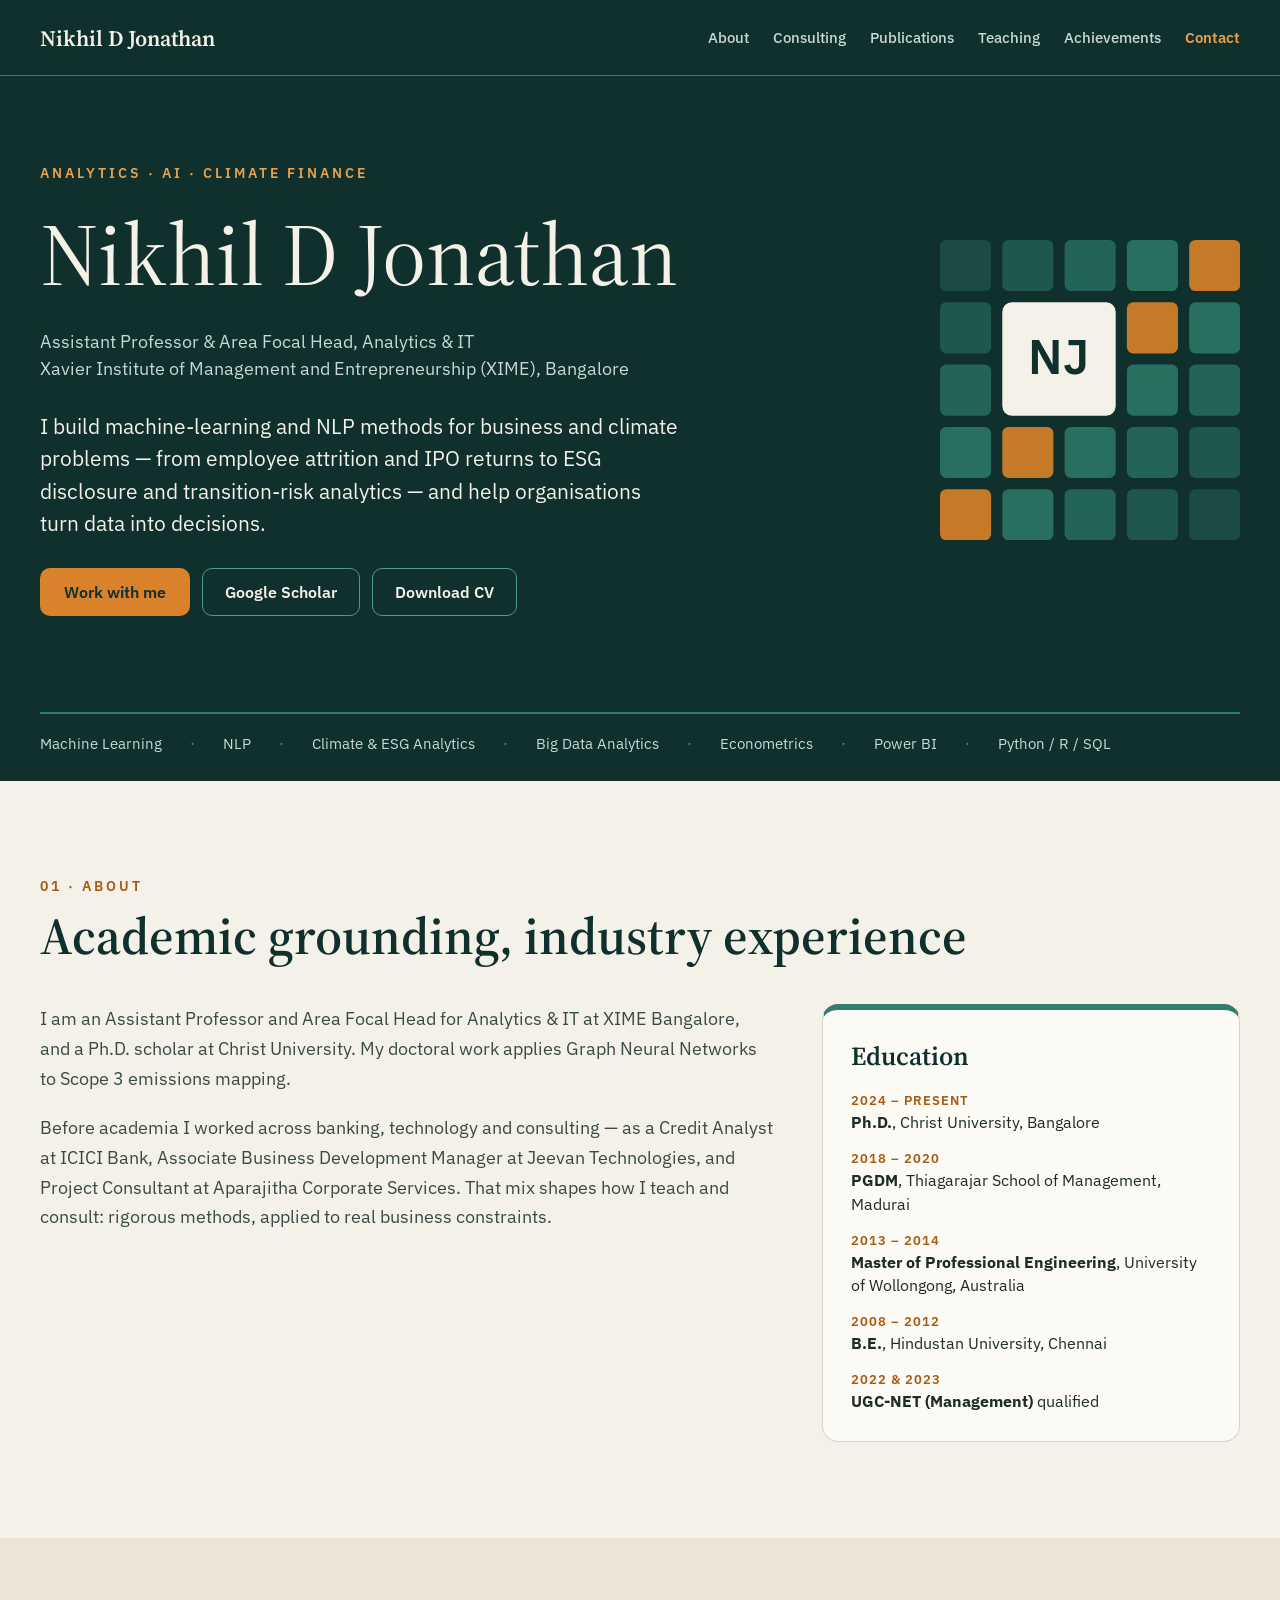
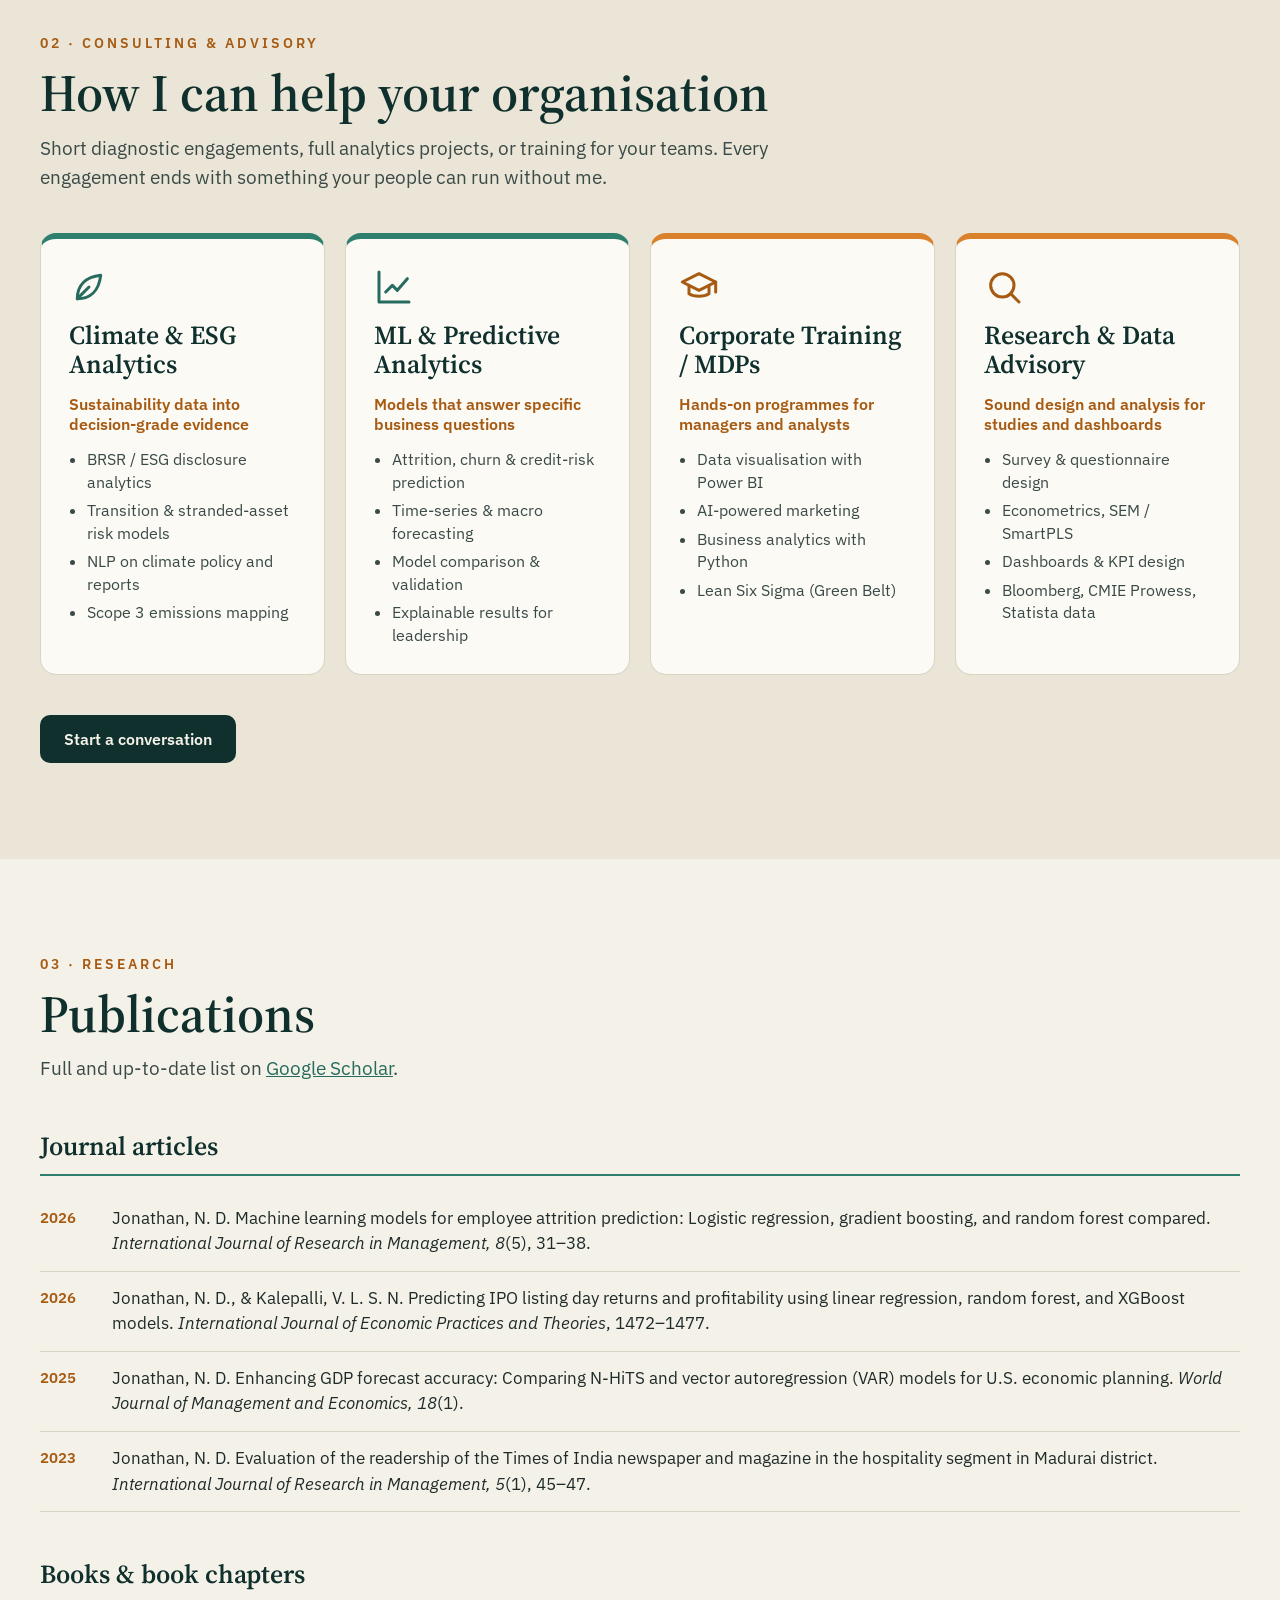
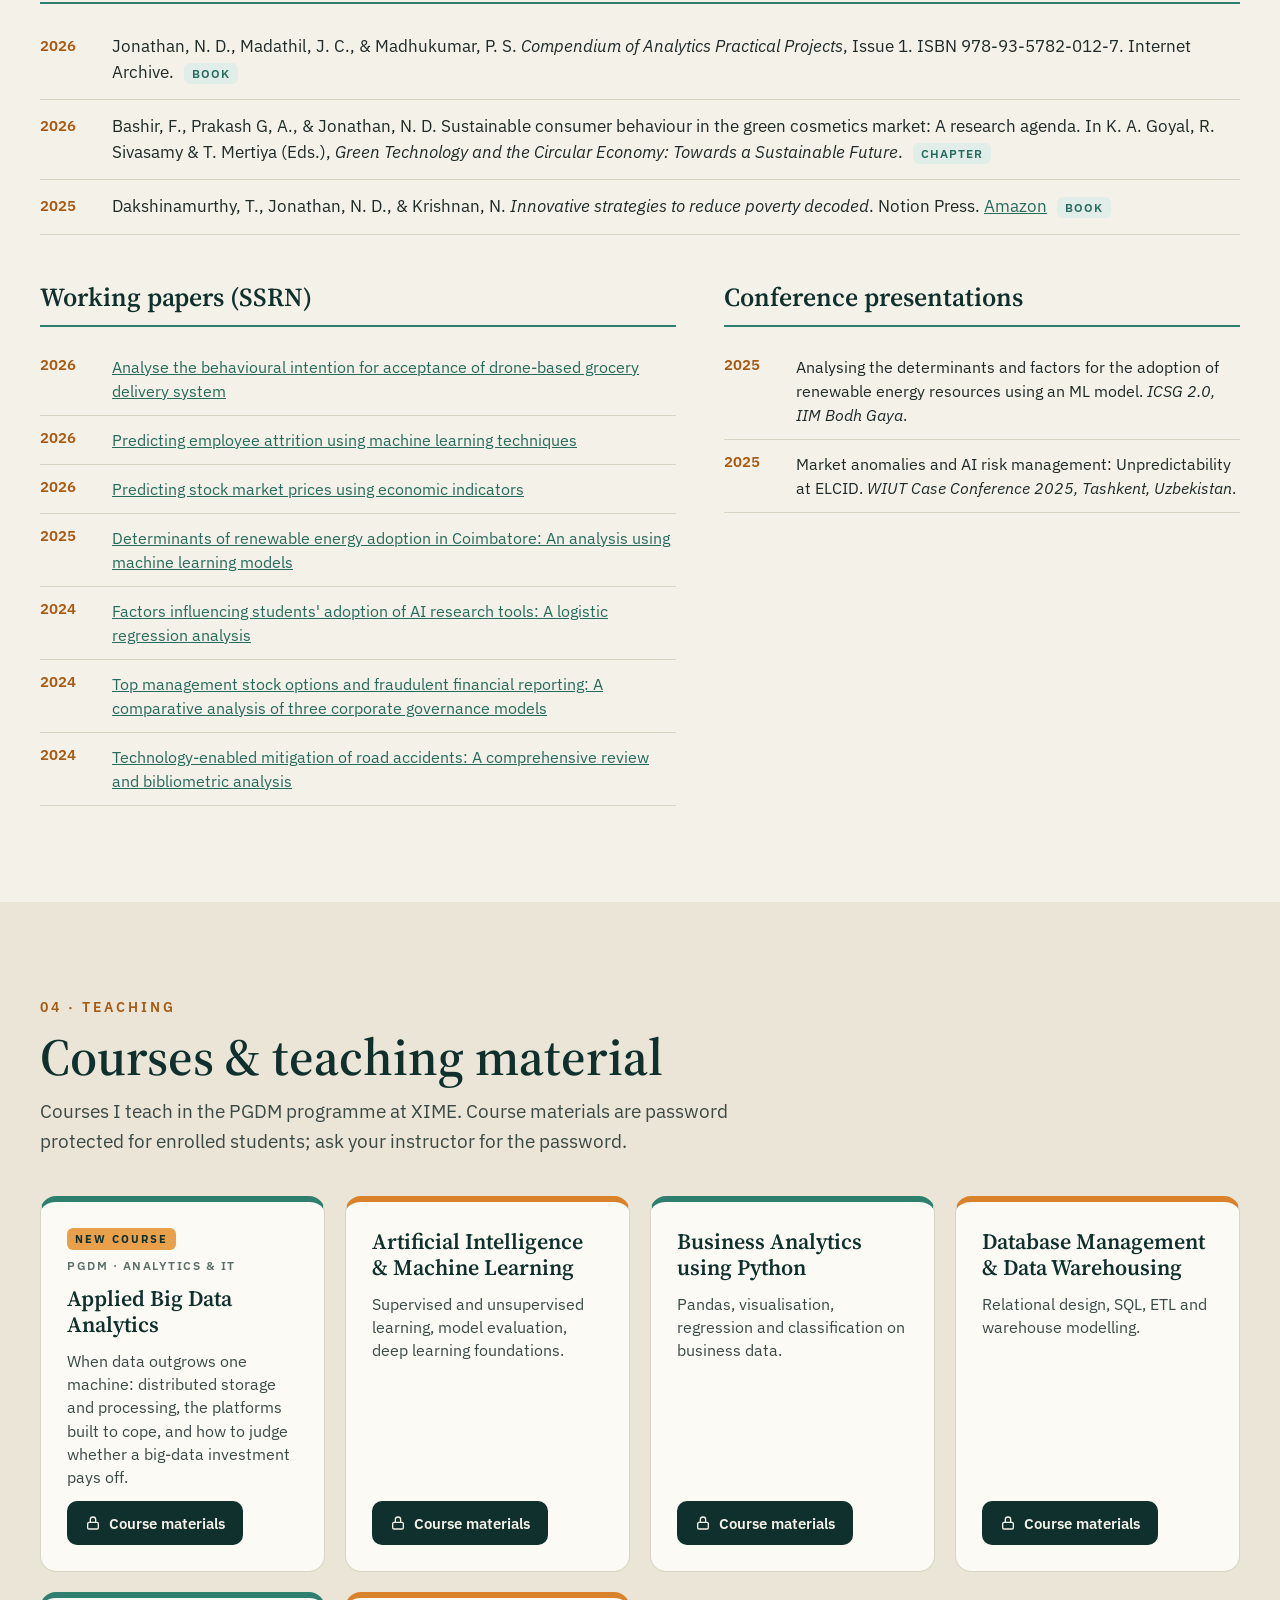
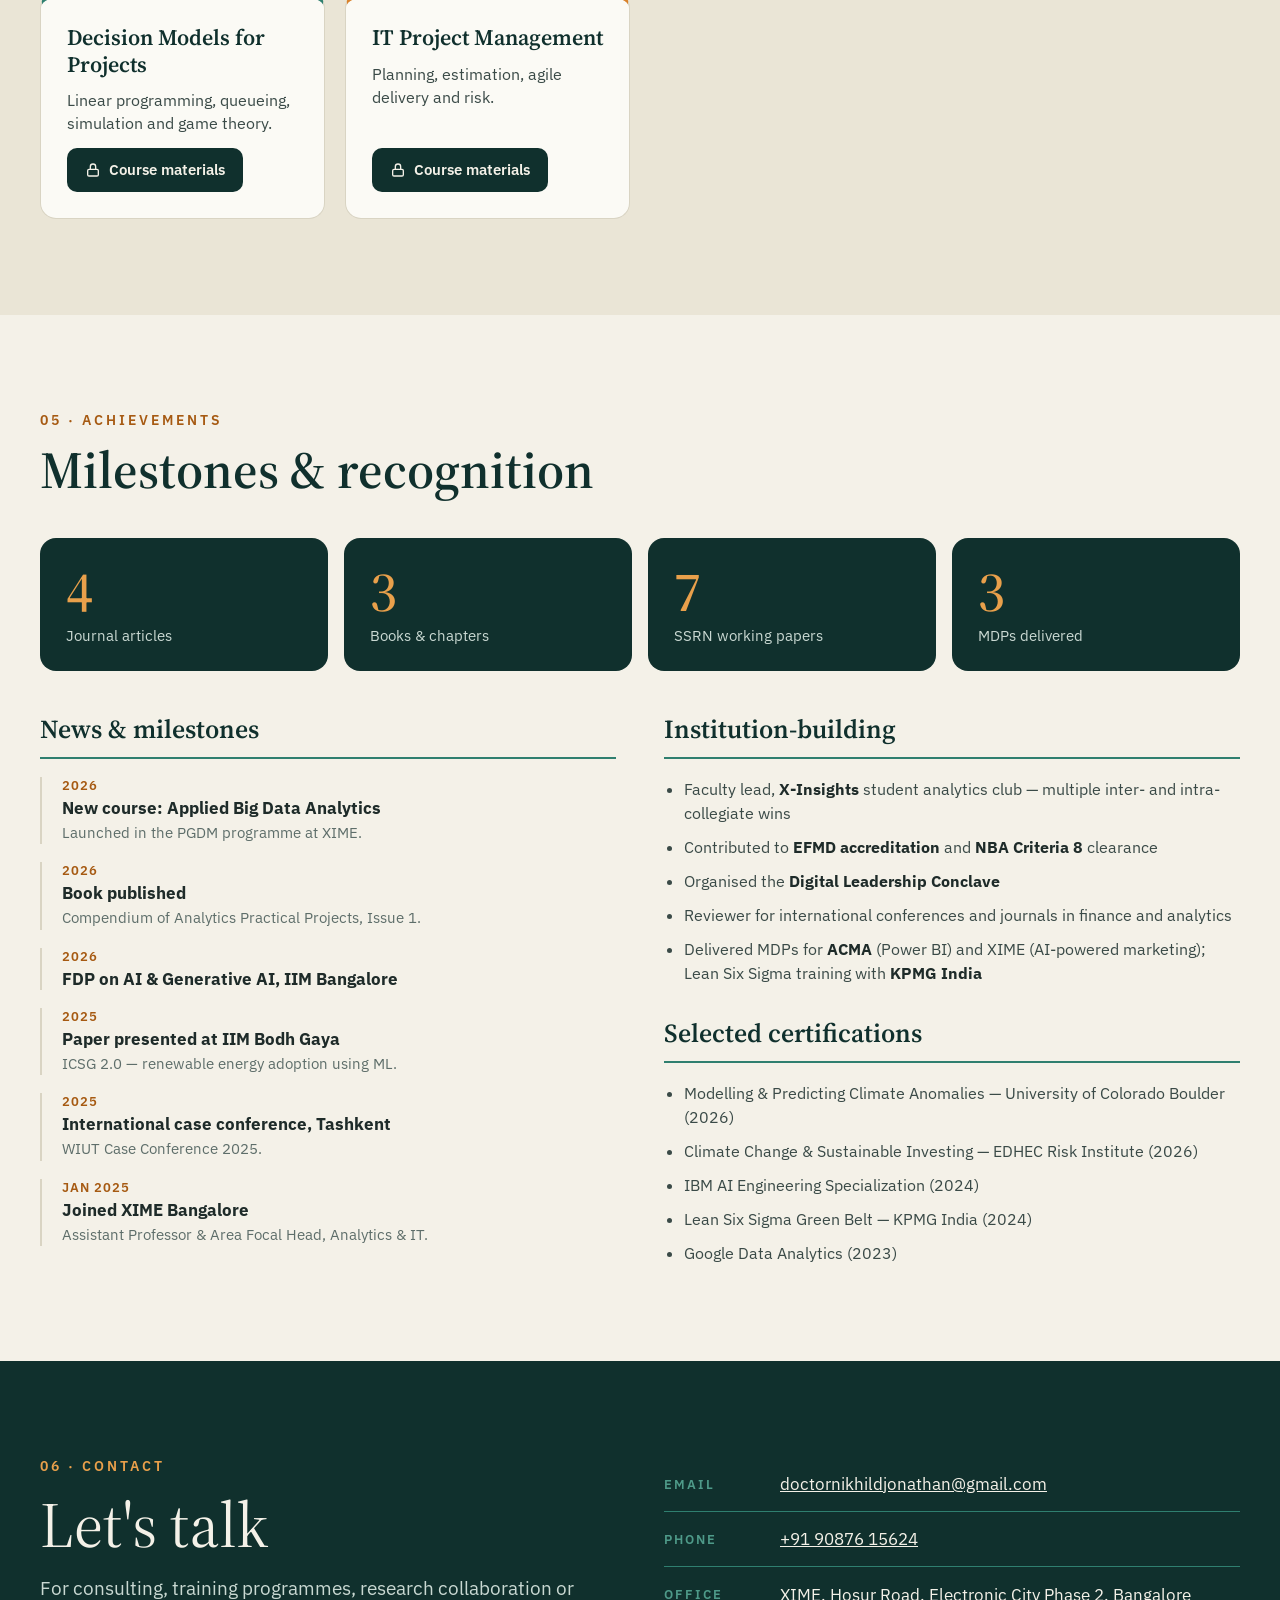
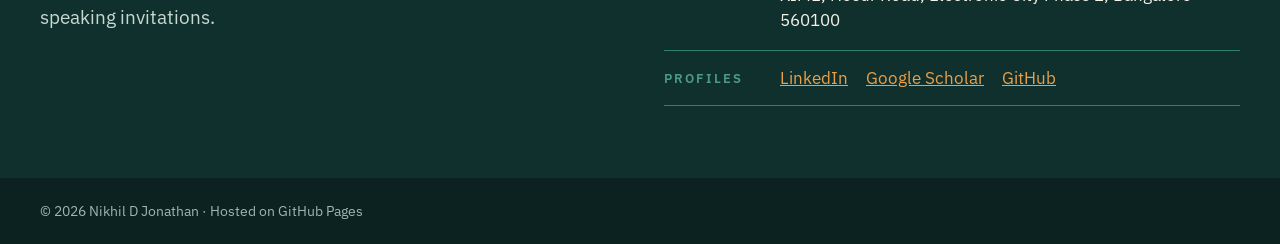
==== commit 5ba51201: "Update index.html" ====
--- a/index.html
+++ b/index.html
@@ -17,7 +17,48 @@
 a{color:#276B5E}a:hover{color:#10302D}
 h1,h2,h3,p,ul,ol{margin:0}
 </style>
-<style>html{scroll-behavior:smooth}</style>
+<style>
+html{scroll-behavior:smooth}
+[hidden]{display:none!important}
+.course-grid{display:grid;grid-template-columns:repeat(auto-fit,minmax(260px,1fr));gap:20px}
+.course-card{background:#FBFAF5;border:1px solid #D9D4C3;border-top:6px solid #2F7F6F;border-radius:16px;padding:26px;display:flex;flex-direction:column;gap:12px}
+.course-card h3{font-family:'Source Serif 4',Georgia,serif;font-size:22px;font-weight:600;line-height:1.2;color:#10302D}
+.course-card p{font-size:15.5px;line-height:1.5;color:#3A4A47;flex:1}
+.course-tags{display:flex;flex-wrap:wrap;gap:8px;align-items:center}
+.course-badge{font-size:11px;font-weight:700;letter-spacing:2px;color:#10302D;background:#E9A04B;border-radius:6px;padding:4px 8px;text-transform:uppercase}
+.course-label{font-size:12px;font-weight:600;letter-spacing:1.5px;color:#5E6E6A;text-transform:uppercase}
+.course-btn{align-self:flex-start;display:inline-flex;align-items:center;gap:8px;min-height:44px;padding:0 18px;border:0;border-radius:10px;background:#10302D;color:#F4F1E8;font:600 15px 'IBM Plex Sans',Arial,sans-serif;cursor:pointer}
+.course-btn:hover{background:#276B5E}
+.course-btn:focus-visible,.mat-dialog button:focus-visible,.mat-dialog input:focus-visible,.mat-year summary:focus-visible{outline:3px solid #D9822B;outline-offset:2px}
+.mat-dialog{width:min(640px,calc(100vw - 32px));max-height:min(80vh,760px);border:0;border-radius:18px;padding:0;background:#F4F1E8;color:#1E2B29;font-family:'IBM Plex Sans',Arial,sans-serif;box-shadow:0 24px 60px rgba(16,48,45,.35)}
+.mat-dialog::backdrop{background:rgba(11,34,32,.6)}
+.mat-head{display:flex;justify-content:space-between;align-items:flex-start;gap:16px;background:#10302D;padding:22px 24px}
+.mat-head p{font-size:12px;font-weight:600;letter-spacing:2.5px;text-transform:uppercase;color:#E9A04B;margin:0 0 6px}
+.mat-head h2{font-family:'Source Serif 4',Georgia,serif;font-size:26px;font-weight:500;line-height:1.15;color:#F4F1E8;margin:0}
+.mat-close{flex:0 0 44px;height:44px;border:1px solid #2F7F6F;border-radius:10px;background:transparent;color:#F4F1E8;font-size:22px;cursor:pointer}
+.mat-body{padding:24px;overflow:auto}
+.mat-form{display:flex;flex-direction:column;gap:10px}
+.mat-form label{font-weight:600;font-size:15px;color:#10302D}
+.mat-row{display:flex;flex-wrap:wrap;gap:10px}
+.mat-row input{flex:1 1 220px;min-height:44px;padding:0 14px;border:1.5px solid #B9B29C;border-radius:10px;background:#FBFAF5;font:16px 'IBM Plex Sans',Arial,sans-serif;color:#1E2B29}
+.mat-row button{min-height:44px;padding:0 20px;border:0;border-radius:10px;background:#D9822B;color:#10302D;font:600 15px 'IBM Plex Sans',Arial,sans-serif;cursor:pointer}
+.mat-row button:disabled{opacity:.6;cursor:wait}
+.mat-hint{font-size:14px;color:#5E6E6A;margin:0}
+.mat-msg{min-height:20px;font-size:14.5px;color:#9A3B12;margin:0}
+.mat-list{display:flex;flex-direction:column;gap:12px}
+.mat-year{background:#FBFAF5;border:1px solid #D9D4C3;border-radius:12px}
+.mat-year summary{display:flex;align-items:center;gap:10px;min-height:52px;padding:0 16px;cursor:pointer;list-style:none;font-weight:600}
+.mat-year summary::-webkit-details-marker{display:none}
+.mat-year summary::after{content:'';margin-left:auto;width:8px;height:8px;border-right:2px solid #276B5E;border-bottom:2px solid #276B5E;transform:rotate(-45deg);transition:transform .15s}
+.mat-year[open] summary::after{transform:rotate(45deg)}
+.mat-y{font-size:17px;color:#10302D}
+.mat-n{font-size:13px;font-weight:500;color:#5E6E6A}
+.mat-year ul{list-style:none;margin:0;padding:4px 16px 14px 46px;display:flex;flex-direction:column;gap:10px;border-top:1px solid #D9D4C3;padding-top:12px}
+.mat-year li{display:flex;flex-direction:column;gap:2px}
+.mat-year li a{font-weight:600;font-size:15.5px;color:#276B5E}
+.mat-year li span{font-size:13.5px;color:#5E6E6A}
+.mat-empty{color:#5E6E6A}
+</style>
 </head>
 <body>
 <div style="font-family:'IBM Plex Sans', Arial, sans-serif;color:#1E2B29;background:#F4F1E8;width:100%;min-height:100vh">
@@ -176,6 +217,7 @@
 <p style="font-size:19px;line-height:1.55;color:#3A4A47">Full and up-to-date list on <a href="https://scholar.google.com/citations?user=9s0PzFMAAAAJ&amp;hl=en" target="_blank" rel="noopener">Google Scholar</a>.</p>
 </div>
 
+<div id="pubs-root" style="display:flex;flex-direction:column;gap:44px">
 <div style="display:flex;flex-direction:column;gap:16px">
 <h3 style="font-family:'Source Serif 4', Georgia, serif;font-size:26px;font-weight:600;color:#10302D;border-bottom:2px solid #2F7F6F;padding-bottom:10px">Journal articles</h3>
 <ol style="list-style:none;padding:0;display:flex;flex-direction:column">
@@ -217,6 +259,7 @@
 </div>
 </div>
 </div>
+</div>
 </section>
 
 <!-- TEACHING -->
@@ -225,33 +268,43 @@
 <div style="display:flex;flex-direction:column;gap:12px;max-width:760px">
 <p style="font-size:14px;font-weight:600;letter-spacing:3px;text-transform:uppercase;color:#A65A12">04 · Teaching</p>
 <h2 style="font-family:'Source Serif 4', Georgia, serif;font-size:clamp(34px, 4.5vw, 52px);font-weight:600;line-height:1.1;color:#10302D">Courses &amp; teaching material</h2>
-<p style="font-size:19px;line-height:1.55;color:#3A4A47">Courses I teach in the PGDM programme at XIME. Open materials are linked where available.</p>
-</div>
-
-<!-- Featured: Applied Big Data Analytics -->
-<div style="background:#10302D;border-radius:20px;padding:40px;display:flex;flex-wrap:wrap;gap:40px;align-items:stretch">
-<div style="flex:999 1 460px;min-width:0;display:flex;flex-direction:column;gap:18px">
-<div style="display:flex;flex-wrap:wrap;gap:10px;align-items:center">
-<span style="font-size:12px;font-weight:700;letter-spacing:2px;color:#10302D;background:#E9A04B;border-radius:6px;padding:5px 10px">NEW COURSE</span>
-<span style="font-size:14px;font-weight:600;letter-spacing:2px;text-transform:uppercase;color:#C9D8D2">PGDM · Analytics &amp; IT</span>
-</div>
-<h3 style="font-family:'Source Serif 4', Georgia, serif;font-size:clamp(30px, 3.6vw, 42px);font-weight:500;line-height:1.1;color:#F4F1E8">Applied Big Data Analytics</h3>
-<p style="font-size:17.5px;line-height:1.6;color:#C9D8D2">When data outgrows one machine: distributed storage and processing, the platforms built to cope, and how to judge whether a big-data investment pays off. Every session runs a Prime, Demonstrate, Do, Decide loop built around real industry and consultancy cases.</p>
-<div><a href="teaching/" style="background:#D9822B;color:#10302D;text-decoration:none;font-weight:600;font-size:16px;padding:13px 22px;border-radius:10px;display:inline-flex;align-items:center">Session decks →</a></div>
-</div>
-<ol style="flex:1 1 340px;min-width:0;list-style:none;padding:0;display:flex;flex-direction:column;gap:12px">
-<li style="display:flex;gap:16px;align-items:flex-start;border:1px solid #2F7F6F;border-radius:12px;padding:16px 18px"><span style="font-family:'Source Serif 4', Georgia, serif;font-size:26px;font-weight:600;color:#E9A04B;line-height:1">1</span><span style="display:flex;flex-direction:column;gap:2px"><strong style="font-size:16px;color:#F4F1E8">What is Big Data?</strong><span style="font-size:14.5px;line-height:1.45;color:#C9D8D2">Scale-out, the platform timeline, the 5 V's</span></span></li>
-<li style="display:flex;gap:16px;align-items:flex-start;border:1px solid #2F7F6F;border-radius:12px;padding:16px 18px"><span style="font-family:'Source Serif 4', Georgia, serif;font-size:26px;font-weight:600;color:#E9A04B;line-height:1">2</span><span style="display:flex;flex-direction:column;gap:2px"><strong style="font-size:16px;color:#F4F1E8">Structured, semi-structured, unstructured</strong><span style="font-size:14.5px;line-height:1.45;color:#C9D8D2">Data forms and how each is stored</span></span></li>
-<li style="display:flex;gap:16px;align-items:flex-start;border:1px solid #2F7F6F;border-radius:12px;padding:16px 18px"><span style="font-family:'Source Serif 4', Georgia, serif;font-size:26px;font-weight:600;color:#E9A04B;line-height:1">3</span><span style="display:flex;flex-direction:column;gap:2px"><strong style="font-size:16px;color:#F4F1E8">Risk and return of big data platforms</strong><span style="font-size:14.5px;line-height:1.45;color:#C9D8D2">Costs, benefits and platform choice</span></span></li>
-</ol>
-</div>
-
-<div style="display:grid;grid-template-columns:repeat(auto-fit, minmax(250px, 1fr));gap:20px">
-<div style="background:#FBFAF5;border:1px solid #D9D4C3;border-top:6px solid #2F7F6F;border-radius:16px;padding:26px;display:flex;flex-direction:column;gap:10px"><h3 style="font-family:'Source Serif 4', Georgia, serif;font-size:22px;font-weight:600;line-height:1.2;color:#10302D">Artificial Intelligence &amp; Machine Learning</h3><p style="font-size:15.5px;line-height:1.5;color:#3A4A47;flex:1">Supervised and unsupervised learning, model evaluation, deep learning foundations.</p><a href="teaching/" style="font-size:15px;font-weight:600;padding:6px 0">Materials →</a></div>
-<div style="background:#FBFAF5;border:1px solid #D9D4C3;border-top:6px solid #2F7F6F;border-radius:16px;padding:26px;display:flex;flex-direction:column;gap:10px"><h3 style="font-family:'Source Serif 4', Georgia, serif;font-size:22px;font-weight:600;line-height:1.2;color:#10302D">Business Analytics using Python</h3><p style="font-size:15.5px;line-height:1.5;color:#3A4A47;flex:1">Pandas, visualisation, regression and classification on business data.</p><a href="teaching/" style="font-size:15px;font-weight:600;padding:6px 0">Materials →</a></div>
-<div style="background:#FBFAF5;border:1px solid #D9D4C3;border-top:6px solid #2F7F6F;border-radius:16px;padding:26px;display:flex;flex-direction:column;gap:10px"><h3 style="font-family:'Source Serif 4', Georgia, serif;font-size:22px;font-weight:600;line-height:1.2;color:#10302D">Database Management &amp; Data Warehousing</h3><p style="font-size:15.5px;line-height:1.5;color:#3A4A47;flex:1">Relational design, SQL, ETL and warehouse modelling.</p><a href="teaching/" style="font-size:15px;font-weight:600;padding:6px 0">Materials →</a></div>
-<div style="background:#FBFAF5;border:1px solid #D9D4C3;border-top:6px solid #D9822B;border-radius:16px;padding:26px;display:flex;flex-direction:column;gap:10px"><h3 style="font-family:'Source Serif 4', Georgia, serif;font-size:22px;font-weight:600;line-height:1.2;color:#10302D">Decision Models for Projects</h3><p style="font-size:15.5px;line-height:1.5;color:#3A4A47;flex:1">Linear programming, queueing, simulation and game theory.</p><a href="teaching/" style="font-size:15px;font-weight:600;padding:6px 0">Materials →</a></div>
-<div style="background:#FBFAF5;border:1px solid #D9D4C3;border-top:6px solid #D9822B;border-radius:16px;padding:26px;display:flex;flex-direction:column;gap:10px"><h3 style="font-family:'Source Serif 4', Georgia, serif;font-size:22px;font-weight:600;line-height:1.2;color:#10302D">IT Project Management</h3><p style="font-size:15.5px;line-height:1.5;color:#3A4A47;flex:1">Planning, estimation, agile delivery and risk.</p><a href="teaching/" style="font-size:15px;font-weight:600;padding:6px 0">Materials →</a></div>
+<p style="font-size:19px;line-height:1.55;color:#3A4A47">Courses I teach in the PGDM programme at XIME. Course materials are password protected for enrolled students; ask your instructor for the password.</p>
+</div>
+
+<div id="teaching-root">
+<div class="course-grid">
+<div class="course-card" style="border-top-color:#2F7F6F">
+<div class="course-tags"><span class="course-badge">New course</span><span class="course-label">PGDM · Analytics &amp; IT</span></div>
+<h3>Applied Big Data Analytics</h3>
+<p>When data outgrows one machine: distributed storage and processing, the platforms built to cope, and how to judge whether a big-data investment pays off.</p>
+<button type="button" class="course-btn" data-course="abda" data-title="Applied Big Data Analytics"><svg aria-hidden="true" width="16" height="16" viewBox="0 0 24 24" fill="none" stroke="currentColor" stroke-width="2" stroke-linecap="round" stroke-linejoin="round"><rect x="4" y="11" width="16" height="10" rx="2"/><path d="M8 11V7a4 4 0 0 1 8 0v4"/></svg> Course materials</button>
+</div>
+<div class="course-card" style="border-top-color:#D9822B">
+<h3>Artificial Intelligence &amp; Machine Learning</h3>
+<p>Supervised and unsupervised learning, model evaluation, deep learning foundations.</p>
+<button type="button" class="course-btn" data-course="aiml" data-title="Artificial Intelligence &amp; Machine Learning"><svg aria-hidden="true" width="16" height="16" viewBox="0 0 24 24" fill="none" stroke="currentColor" stroke-width="2" stroke-linecap="round" stroke-linejoin="round"><rect x="4" y="11" width="16" height="10" rx="2"/><path d="M8 11V7a4 4 0 0 1 8 0v4"/></svg> Course materials</button>
+</div>
+<div class="course-card" style="border-top-color:#2F7F6F">
+<h3>Business Analytics using Python</h3>
+<p>Pandas, visualisation, regression and classification on business data.</p>
+<button type="button" class="course-btn" data-course="bapy" data-title="Business Analytics using Python"><svg aria-hidden="true" width="16" height="16" viewBox="0 0 24 24" fill="none" stroke="currentColor" stroke-width="2" stroke-linecap="round" stroke-linejoin="round"><rect x="4" y="11" width="16" height="10" rx="2"/><path d="M8 11V7a4 4 0 0 1 8 0v4"/></svg> Course materials</button>
+</div>
+<div class="course-card" style="border-top-color:#D9822B">
+<h3>Database Management &amp; Data Warehousing</h3>
+<p>Relational design, SQL, ETL and warehouse modelling.</p>
+<button type="button" class="course-btn" data-course="dbms" data-title="Database Management &amp; Data Warehousing"><svg aria-hidden="true" width="16" height="16" viewBox="0 0 24 24" fill="none" stroke="currentColor" stroke-width="2" stroke-linecap="round" stroke-linejoin="round"><rect x="4" y="11" width="16" height="10" rx="2"/><path d="M8 11V7a4 4 0 0 1 8 0v4"/></svg> Course materials</button>
+</div>
+<div class="course-card" style="border-top-color:#2F7F6F">
+<h3>Decision Models for Projects</h3>
+<p>Linear programming, queueing, simulation and game theory.</p>
+<button type="button" class="course-btn" data-course="dmp" data-title="Decision Models for Projects"><svg aria-hidden="true" width="16" height="16" viewBox="0 0 24 24" fill="none" stroke="currentColor" stroke-width="2" stroke-linecap="round" stroke-linejoin="round"><rect x="4" y="11" width="16" height="10" rx="2"/><path d="M8 11V7a4 4 0 0 1 8 0v4"/></svg> Course materials</button>
+</div>
+<div class="course-card" style="border-top-color:#D9822B">
+<h3>IT Project Management</h3>
+<p>Planning, estimation, agile delivery and risk.</p>
+<button type="button" class="course-btn" data-course="itpm" data-title="IT Project Management"><svg aria-hidden="true" width="16" height="16" viewBox="0 0 24 24" fill="none" stroke="currentColor" stroke-width="2" stroke-linecap="round" stroke-linejoin="round"><rect x="4" y="11" width="16" height="10" rx="2"/><path d="M8 11V7a4 4 0 0 1 8 0v4"/></svg> Course materials</button>
+</div>
+</div>
 </div>
 </div>
 </section>
@@ -264,15 +317,15 @@
 <h2 style="font-family:'Source Serif 4', Georgia, serif;font-size:clamp(34px, 4.5vw, 52px);font-weight:600;line-height:1.1;color:#10302D">Milestones &amp; recognition</h2>
 </div>
 <div style="display:grid;grid-template-columns:repeat(auto-fit, minmax(200px, 1fr));gap:16px">
-<div style="background:#10302D;border-radius:16px;padding:26px;display:flex;flex-direction:column;gap:6px"><b style="font-family:'Source Serif 4', Georgia, serif;font-size:56px;font-weight:500;line-height:1;color:#E9A04B">4</b><span style="font-size:15px;color:#C9D8D2">Journal articles</span></div>
-<div style="background:#10302D;border-radius:16px;padding:26px;display:flex;flex-direction:column;gap:6px"><b style="font-family:'Source Serif 4', Georgia, serif;font-size:56px;font-weight:500;line-height:1;color:#E9A04B">3</b><span style="font-size:15px;color:#C9D8D2">Books &amp; chapters</span></div>
-<div style="background:#10302D;border-radius:16px;padding:26px;display:flex;flex-direction:column;gap:6px"><b style="font-family:'Source Serif 4', Georgia, serif;font-size:56px;font-weight:500;line-height:1;color:#E9A04B">7</b><span style="font-size:15px;color:#C9D8D2">SSRN working papers</span></div>
+<div style="background:#10302D;border-radius:16px;padding:26px;display:flex;flex-direction:column;gap:6px"><b id="stat-journal" style="font-family:'Source Serif 4', Georgia, serif;font-size:56px;font-weight:500;line-height:1;color:#E9A04B">4</b><span style="font-size:15px;color:#C9D8D2">Journal articles</span></div>
+<div style="background:#10302D;border-radius:16px;padding:26px;display:flex;flex-direction:column;gap:6px"><b id="stat-books" style="font-family:'Source Serif 4', Georgia, serif;font-size:56px;font-weight:500;line-height:1;color:#E9A04B">3</b><span style="font-size:15px;color:#C9D8D2">Books &amp; chapters</span></div>
+<div style="background:#10302D;border-radius:16px;padding:26px;display:flex;flex-direction:column;gap:6px"><b id="stat-ssrn" style="font-family:'Source Serif 4', Georgia, serif;font-size:56px;font-weight:500;line-height:1;color:#E9A04B">7</b><span style="font-size:15px;color:#C9D8D2">SSRN working papers</span></div>
 <div style="background:#10302D;border-radius:16px;padding:26px;display:flex;flex-direction:column;gap:6px"><b style="font-family:'Source Serif 4', Georgia, serif;font-size:56px;font-weight:500;line-height:1;color:#E9A04B">3</b><span style="font-size:15px;color:#C9D8D2">MDPs delivered</span></div>
 </div>
 <div style="display:flex;flex-wrap:wrap;gap:48px">
 <div style="flex:1 1 420px;min-width:0;display:flex;flex-direction:column;gap:18px">
 <h3 style="font-family:'Source Serif 4', Georgia, serif;font-size:26px;font-weight:600;color:#10302D;border-bottom:2px solid #2F7F6F;padding-bottom:10px">News &amp; milestones</h3>
-<ul style="list-style:none;padding:0;display:flex;flex-direction:column;gap:18px">
+<ul id="news-list" style="list-style:none;padding:0;display:flex;flex-direction:column;gap:18px">
 <li style="display:flex;flex-direction:column;gap:3px;padding-left:20px;border-left:2px solid #D9D4C3"><span style="font-size:13px;font-weight:600;letter-spacing:1px;color:#A65A12">2026</span><strong style="font-size:16.5px;color:#1E2B29">New course: Applied Big Data Analytics</strong><span style="font-size:15px;line-height:1.5;color:#5E6E6A">Launched in the PGDM programme at XIME.</span></li>
 <li style="display:flex;flex-direction:column;gap:3px;padding-left:20px;border-left:2px solid #D9D4C3"><span style="font-size:13px;font-weight:600;letter-spacing:1px;color:#A65A12">2026</span><strong style="font-size:16.5px;color:#1E2B29">Book published</strong><span style="font-size:15px;line-height:1.5;color:#5E6E6A">Compendium of Analytics Practical Projects, Issue 1.</span></li>
 <li style="display:flex;flex-direction:column;gap:3px;padding-left:20px;border-left:2px solid #D9D4C3"><span style="font-size:13px;font-weight:600;letter-spacing:1px;color:#A65A12">2026</span><strong style="font-size:16.5px;color:#1E2B29">FDP on AI &amp; Generative AI, IIM Bangalore</strong></li>
@@ -327,5 +380,243 @@
 </footer>
 
 </div>
+<dialog id="materials-dialog" class="mat-dialog" aria-labelledby="materials-title">
+<div class="mat-head"><div><p>Course materials</p><h2 id="materials-title">Course materials</h2></div><button type="button" id="materials-close" class="mat-close" aria-label="Close">&times;</button></div>
+<div class="mat-body">
+<form id="materials-form" class="mat-form">
+<label for="materials-pw">Password</label>
+<div class="mat-row"><input id="materials-pw" type="password" autocomplete="current-password" required><button type="submit">Open materials</button></div>
+<p class="mat-hint">For enrolled students. Your instructor shares the password in class.</p>
+<p id="materials-msg" class="mat-msg" aria-live="polite"></p>
+</form>
+<div id="materials-list" class="mat-list" hidden></div>
+</div>
+</dialog>
+<script>
+/* =====================================================================
+   SITE CONTENT FROM GOOGLE SHEETS
+   ---------------------------------------------------------------------
+   PUBLIC Sheet  (published to web): Courses, Publications, News.
+   PRIVATE Sheet (NOT published):    Materials + Access (passwords),
+   served only through your Google Apps Script after a correct password.
+   Edit the Sheets, not this file.
+   ===================================================================== */
+const SITE_DATA = {
+  key: '2PACX-1vRTmYERYFDsWlC9fhTcXfByWEJTGzYNfaepkBr8fLSr5VeXQ7grcA4yhujT_7Hdpw',
+  tabs: {
+    courses: '720980426',           // gid of the "Courses" tab
+    publications: '1854559941',     // gid of the "Publications" tab
+    news: '2126784019'              // gid of the "News" tab
+  },
+  // Web app URL of the Apps Script attached to your PRIVATE materials Sheet
+  // (ends in /exec). Leave empty until you have deployed it.
+  materialsApi: 'https://script.google.com/macros/s/AKfycbyo6jTVvwx8nibqDV_HhXWG8qa8PPWYrqwzTSiSfFdhKYF2gI5ZNGpJJfhR3EhCJEAm/exec'
+};
+
+(function () {
+  const esc = s => String(s == null ? '' : s).replace(/[&<>"']/g, c =>
+    ({ '&': '&amp;', '<': '&lt;', '>': '&gt;', '"': '&quot;', "'": '&#39;' }[c]));
+  const md = s => esc(s).replace(/\*([^*]+)\*/g, '<em>$1</em>');   // *text* = italics
+  const safeUrl = u => {
+    u = String(u || '').trim();
+    if (/^https?:\/\//i.test(u) || /^mailto:/i.test(u)) return u;
+    if (u && !/^[a-z][a-z0-9+.-]*:/i.test(u)) return u;
+    return '';
+  };
+  const isShown = r => !/^(n|no|false|0|hide|hidden)$/i.test(String(r.show || '').trim());
+  const ext = u => /^https?:/i.test(u) ? ' target="_blank" rel="noopener"' : '';
+
+  /* ---------------- Course materials dialog ---------------- */
+  const dlg = document.getElementById('materials-dialog');
+  const form = document.getElementById('materials-form');
+  const pwInput = document.getElementById('materials-pw');
+  const msg = document.getElementById('materials-msg');
+  const out = document.getElementById('materials-list');
+  const titleEl = document.getElementById('materials-title');
+  const unlocked = {};          // course_id -> materials (kept for this page visit only)
+  let current = null;
+
+  function folderIcon() {
+    return '<svg aria-hidden="true" width="20" height="20" viewBox="0 0 24 24" fill="none" stroke="#A65A12" stroke-width="1.8" stroke-linecap="round" stroke-linejoin="round"><path d="M3 7a2 2 0 0 1 2-2h4l2 2h8a2 2 0 0 1 2 2v8a2 2 0 0 1-2 2H5a2 2 0 0 1-2-2z"/></svg>';
+  }
+
+  function showMaterials(list) {
+    form.hidden = true;
+    const items = (list || [])
+      .map(m => ({ year: String(m.year || '').trim() || 'Other', name: m.name, note: m.note, url: safeUrl(m.url) }))
+      .filter(m => m.name && m.url);
+    if (!items.length) { out.innerHTML = '<p class="mat-empty">No materials have been added for this course yet.</p>'; out.hidden = false; return; }
+    const years = [...new Set(items.map(m => m.year))]
+      .sort((a, b) => b.localeCompare(a, undefined, { numeric: true }));
+    out.innerHTML = years.map((y, i) => {
+      const rows = items.filter(m => m.year === y);
+      return `<details class="mat-year"${i === 0 ? ' open' : ''}>
+<summary>${folderIcon()}<span class="mat-y">${esc(y)}</span><span class="mat-n">${rows.length} item${rows.length > 1 ? 's' : ''}</span></summary>
+<ul>${rows.map(m => `<li><a href="${esc(m.url)}"${ext(m.url)}>${esc(m.name)}</a>${m.note ? `<span>${esc(m.note)}</span>` : ''}</li>`).join('')}</ul>
+</details>`;
+    }).join('');
+    out.hidden = false;
+  }
+
+  function openMaterials(courseId, title) {
+    current = courseId;
+    titleEl.textContent = title || 'Course materials';
+    msg.textContent = '';
+    out.hidden = true; out.innerHTML = '';
+    if (unlocked[courseId]) { showMaterials(unlocked[courseId]); }
+    else { form.hidden = false; pwInput.value = ''; }
+    if (dlg.showModal) dlg.showModal(); else dlg.setAttribute('open', '');
+    if (!form.hidden) setTimeout(() => pwInput.focus(), 30);
+  }
+
+  form.addEventListener('submit', async e => {
+    e.preventDefault();
+    if (!SITE_DATA.materialsApi) { msg.textContent = 'Course materials are not available online yet.'; return; }
+    const btn = form.querySelector('button[type=submit]');
+    btn.disabled = true; msg.textContent = 'Checking…';
+    try {
+      const res = await fetch(SITE_DATA.materialsApi, {
+        method: 'POST',
+        headers: { 'Content-Type': 'text/plain;charset=utf-8' },
+        body: JSON.stringify({ course: current, pw: pwInput.value })
+      });
+      const data = await res.json();
+      if (data.ok) { unlocked[current] = data.materials; msg.textContent = ''; showMaterials(data.materials); }
+      else if (data.error === 'locked') msg.textContent = 'Too many attempts. Please try again in 10 minutes.';
+      else msg.textContent = 'Incorrect password. Please check with your instructor.';
+    } catch (err) {
+      msg.textContent = 'Could not reach the materials server. Please try again shortly.';
+    }
+    btn.disabled = false;
+  });
+
+  document.getElementById('materials-close').addEventListener('click', () => dlg.close ? dlg.close() : dlg.removeAttribute('open'));
+  dlg.addEventListener('click', e => { if (e.target === dlg && dlg.close) dlg.close(); });
+  document.addEventListener('click', e => {
+    const b = e.target.closest('[data-course]');
+    if (b) { e.preventDefault(); openMaterials(b.dataset.course, b.dataset.title); }
+  });
+
+  /* ---------------- Public Sheet loading ---------------- */
+  if (!SITE_DATA.key) return;
+  const csvUrl = gid => 'https://docs.google.com/spreadsheets/d/e/' + SITE_DATA.key +
+    '/pub?gid=' + encodeURIComponent(gid) + '&single=true&output=csv';
+
+  function parseCSV(text) {
+    const rows = []; let row = [], cell = '', q = false;
+    for (let i = 0; i < text.length; i++) {
+      const c = text[i];
+      if (q) {
+        if (c === '"' && text[i + 1] === '"') { cell += '"'; i++; }
+        else if (c === '"') q = false;
+        else cell += c;
+      } else if (c === '"') q = true;
+      else if (c === ',') { row.push(cell); cell = ''; }
+      else if (c === '\n') { row.push(cell); rows.push(row); row = []; cell = ''; }
+      else if (c !== '\r') cell += c;
+    }
+    row.push(cell); rows.push(row);
+    const head = (rows.shift() || []).map(h => h.trim().toLowerCase().replace(/\s+/g, '_'));
+    return rows
+      .filter(r => r.some(v => v.trim() !== ''))
+      .map(r => Object.fromEntries(head.map((h, i) => [h, (r[i] || '').trim()])));
+  }
+
+  async function load(gid) {
+    if (gid === '' || gid == null) return null;
+    try {
+      const res = await fetch(csvUrl(gid), { cache: 'no-store' });
+      if (!res.ok) return null;
+      return parseCSV(await res.text());
+    } catch (e) { return null; }
+  }
+
+  /* ---------- Teaching: one uniform card per course ---------- */
+  function courseCard(c, idx) {
+    const accent = idx % 2 ? '#D9822B' : '#2F7F6F';
+    return `
+<div class="course-card" style="border-top-color:${accent}">
+${(c.badge || c.label) ? `<div class="course-tags">${c.badge ? `<span class="course-badge">${esc(c.badge)}</span>` : ''}${c.label ? `<span class="course-label">${esc(c.label)}</span>` : ''}</div>` : ''}
+<h3>${esc(c.title)}</h3>
+<p>${md(c.description)}</p>
+<button type="button" class="course-btn" data-course="${esc((c.course_id || '').toLowerCase())}" data-title="${esc(c.title)}">
+<svg aria-hidden="true" width="16" height="16" viewBox="0 0 24 24" fill="none" stroke="currentColor" stroke-width="2" stroke-linecap="round" stroke-linejoin="round"><rect x="4" y="11" width="16" height="10" rx="2"/><path d="M8 11V7a4 4 0 0 1 8 0v4"/></svg>
+Course materials</button>
+</div>`;
+  }
+
+  function renderTeaching(courses) {
+    const root = document.getElementById('teaching-root');
+    if (!root || !courses) return;
+    const list = courses.filter(isShown).filter(c => c.title && c.course_id);
+    if (!list.length) return;
+    root.innerHTML = `<div class="course-grid">${list.map(courseCard).join('')}</div>`;
+  }
+
+  /* ---------- Publications ---------- */
+  const GROUPS = [
+    { key: 'journal', title: 'Journal articles' },
+    { key: 'book', title: 'Books &amp; book chapters', also: ['chapter'] },
+    { key: 'working paper', title: 'Working papers' },
+    { key: 'conference', title: 'Conference presentations' }
+  ];
+
+  function renderPublications(pubs) {
+    const root = document.getElementById('pubs-root');
+    if (!root || !pubs) return;
+    const rows = pubs.filter(isShown).filter(p => p.citation);
+    const groupOf = t => {
+      t = (t || '').toLowerCase().trim();
+      const g = GROUPS.find(g => g.key === t || (g.also || []).includes(t));
+      return g ? g.key : t || 'other';
+    };
+    const order = GROUPS.map(g => g.key);
+    rows.forEach(r => { if (!order.includes(groupOf(r.type))) order.push(groupOf(r.type)); });
+
+    root.innerHTML = order.map(key => {
+      const items = rows.filter(r => groupOf(r.type) === key)
+        .map((r, i) => ({ r, i }))
+        .sort((a, b) => (parseInt(b.r.year) || 0) - (parseInt(a.r.year) || 0) || a.i - b.i)
+        .map(({ r }) => {
+          const url = safeUrl(r.url);
+          const t = (r.type || '').toLowerCase().trim();
+          const tag = (t === 'book' || t === 'chapter')
+            ? ` <span style="font-size:12px;font-weight:600;letter-spacing:1px;color:#276B5E;background:#E1EDE8;border-radius:6px;padding:3px 8px;margin-left:6px;text-transform:uppercase">${esc(r.type)}</span>` : '';
+          const link = url ? ` <a href="${esc(url)}"${ext(url)} style="font-weight:600;white-space:nowrap">${esc(r.link_name || 'Read')} →</a>` : '';
+          return `<li style="display:flex;gap:20px;padding:14px 0;border-bottom:1px solid #D9D4C3"><span style="flex:0 0 52px;font-weight:600;color:#A65A12;font-size:15px;padding-top:2px">${esc(r.year)}</span><span style="flex:1;min-width:0;font-size:16.5px;line-height:1.55;color:#1E2B29">${md(r.citation)}${link}${tag}</span></li>`;
+        }).join('');
+      if (!items) return '';
+      const g = GROUPS.find(g => g.key === key);
+      const title = g ? g.title : esc(key.charAt(0).toUpperCase() + key.slice(1));
+      return `<div style="display:flex;flex-direction:column;gap:16px"><h3 style="font-family:'Source Serif 4', Georgia, serif;font-size:26px;font-weight:600;color:#10302D;border-bottom:2px solid #2F7F6F;padding-bottom:10px">${title}</h3><ol style="list-style:none;padding:0;margin:0;display:flex;flex-direction:column">${items}</ol></div>`;
+    }).join('');
+
+    const count = types => rows.filter(r => types.includes((r.type || '').toLowerCase().trim())).length;
+    const set = (id, n) => { const el = document.getElementById(id); if (el) el.textContent = n; };
+    set('stat-journal', count(['journal']));
+    set('stat-books', count(['book', 'chapter']));
+    set('stat-ssrn', count(['working paper']));
+  }
+
+  /* ---------- News ---------- */
+  function renderNews(news) {
+    const root = document.getElementById('news-list');
+    if (!root || !news) return;
+    root.innerHTML = news.filter(isShown).filter(n => n.title).map(n => {
+      const url = safeUrl(n.url);
+      const title = url ? `<a href="${esc(url)}"${ext(url)} style="font-size:16.5px;font-weight:700">${esc(n.title)}</a>` : `<strong style="font-size:16.5px;color:#1E2B29">${esc(n.title)}</strong>`;
+      return `<li style="display:flex;flex-direction:column;gap:3px;padding-left:20px;border-left:2px solid #D9D4C3"><span style="font-size:13px;font-weight:600;letter-spacing:1px;color:#A65A12;text-transform:uppercase">${esc(n.when)}</span>${title}${n.detail ? `<span style="font-size:15px;line-height:1.5;color:#5E6E6A">${md(n.detail)}</span>` : ''}</li>`;
+    }).join('');
+  }
+
+  const t = SITE_DATA.tabs;
+  Promise.all([load(t.courses), load(t.publications), load(t.news)])
+    .then(([courses, pubs, news]) => {
+      renderTeaching(courses);
+      renderPublications(pubs);
+      renderNews(news);
+    });
+})();
+</script>
 </body>
 </html>
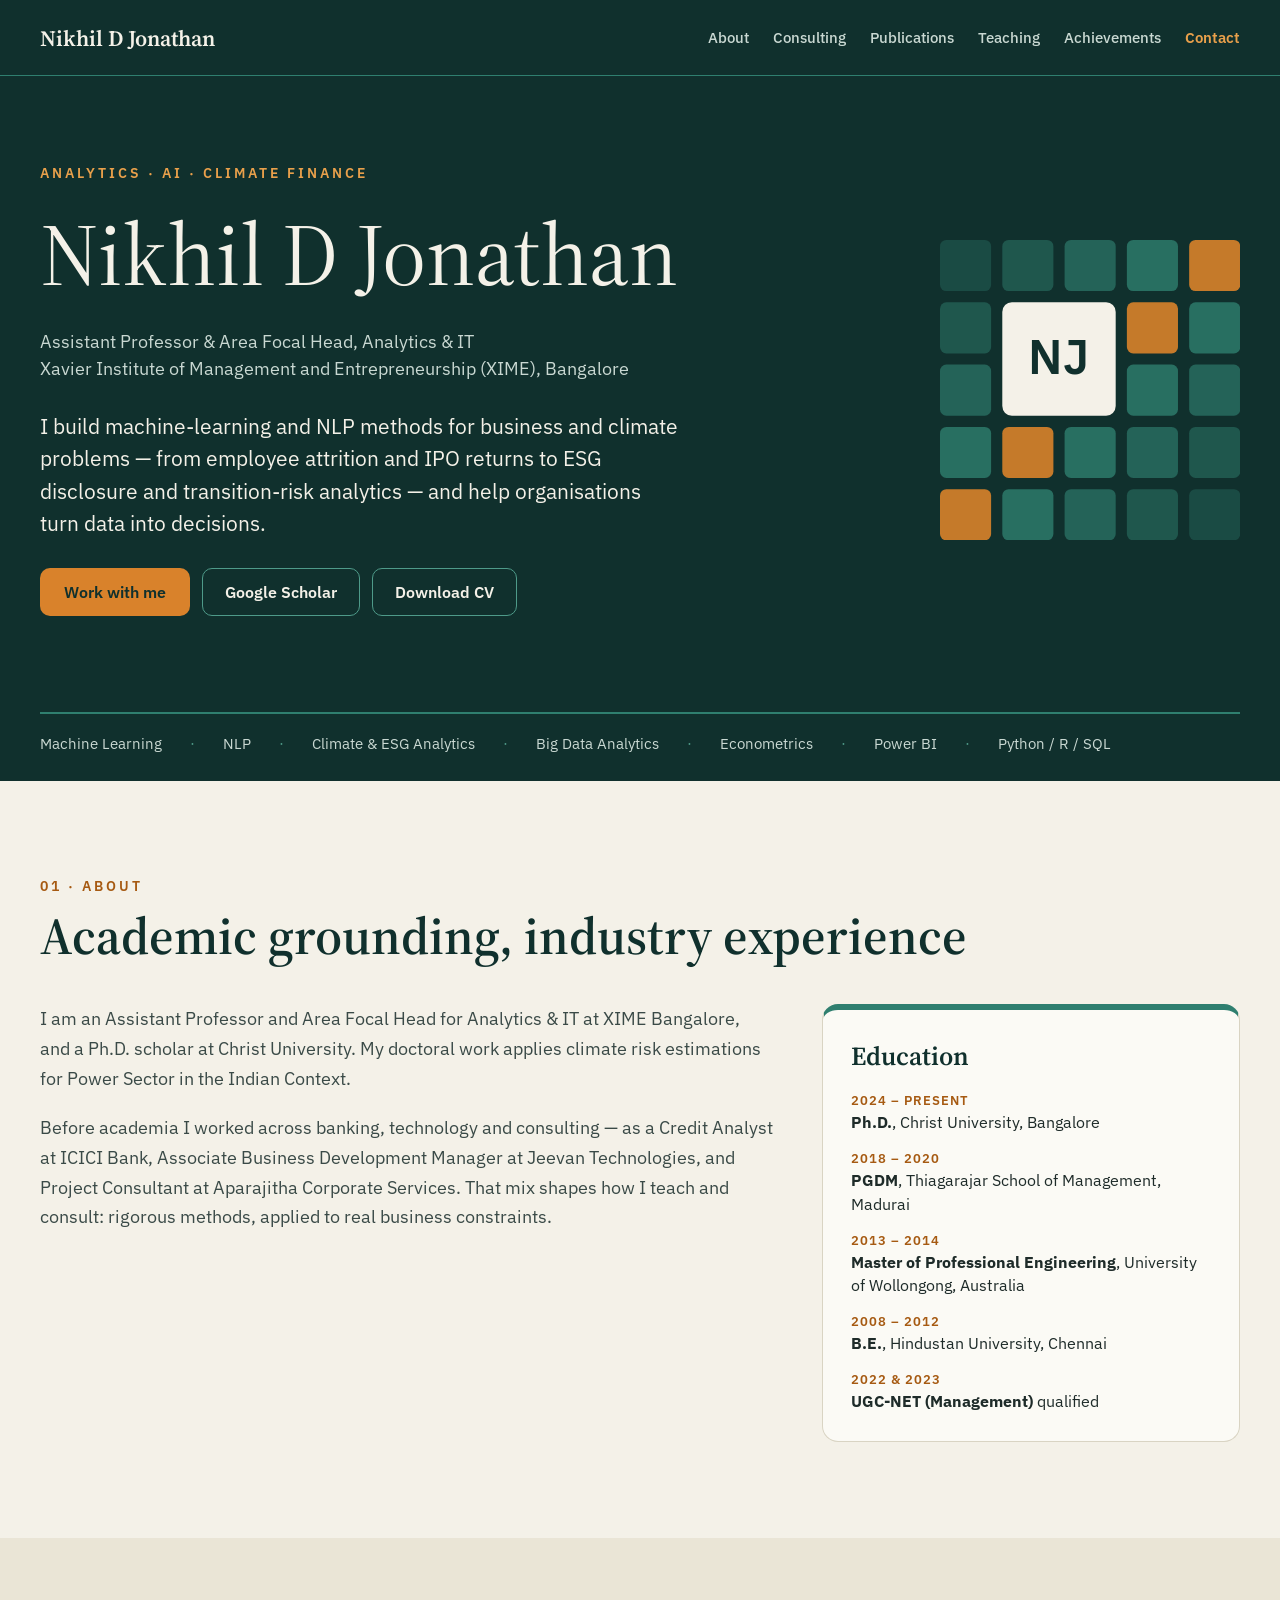
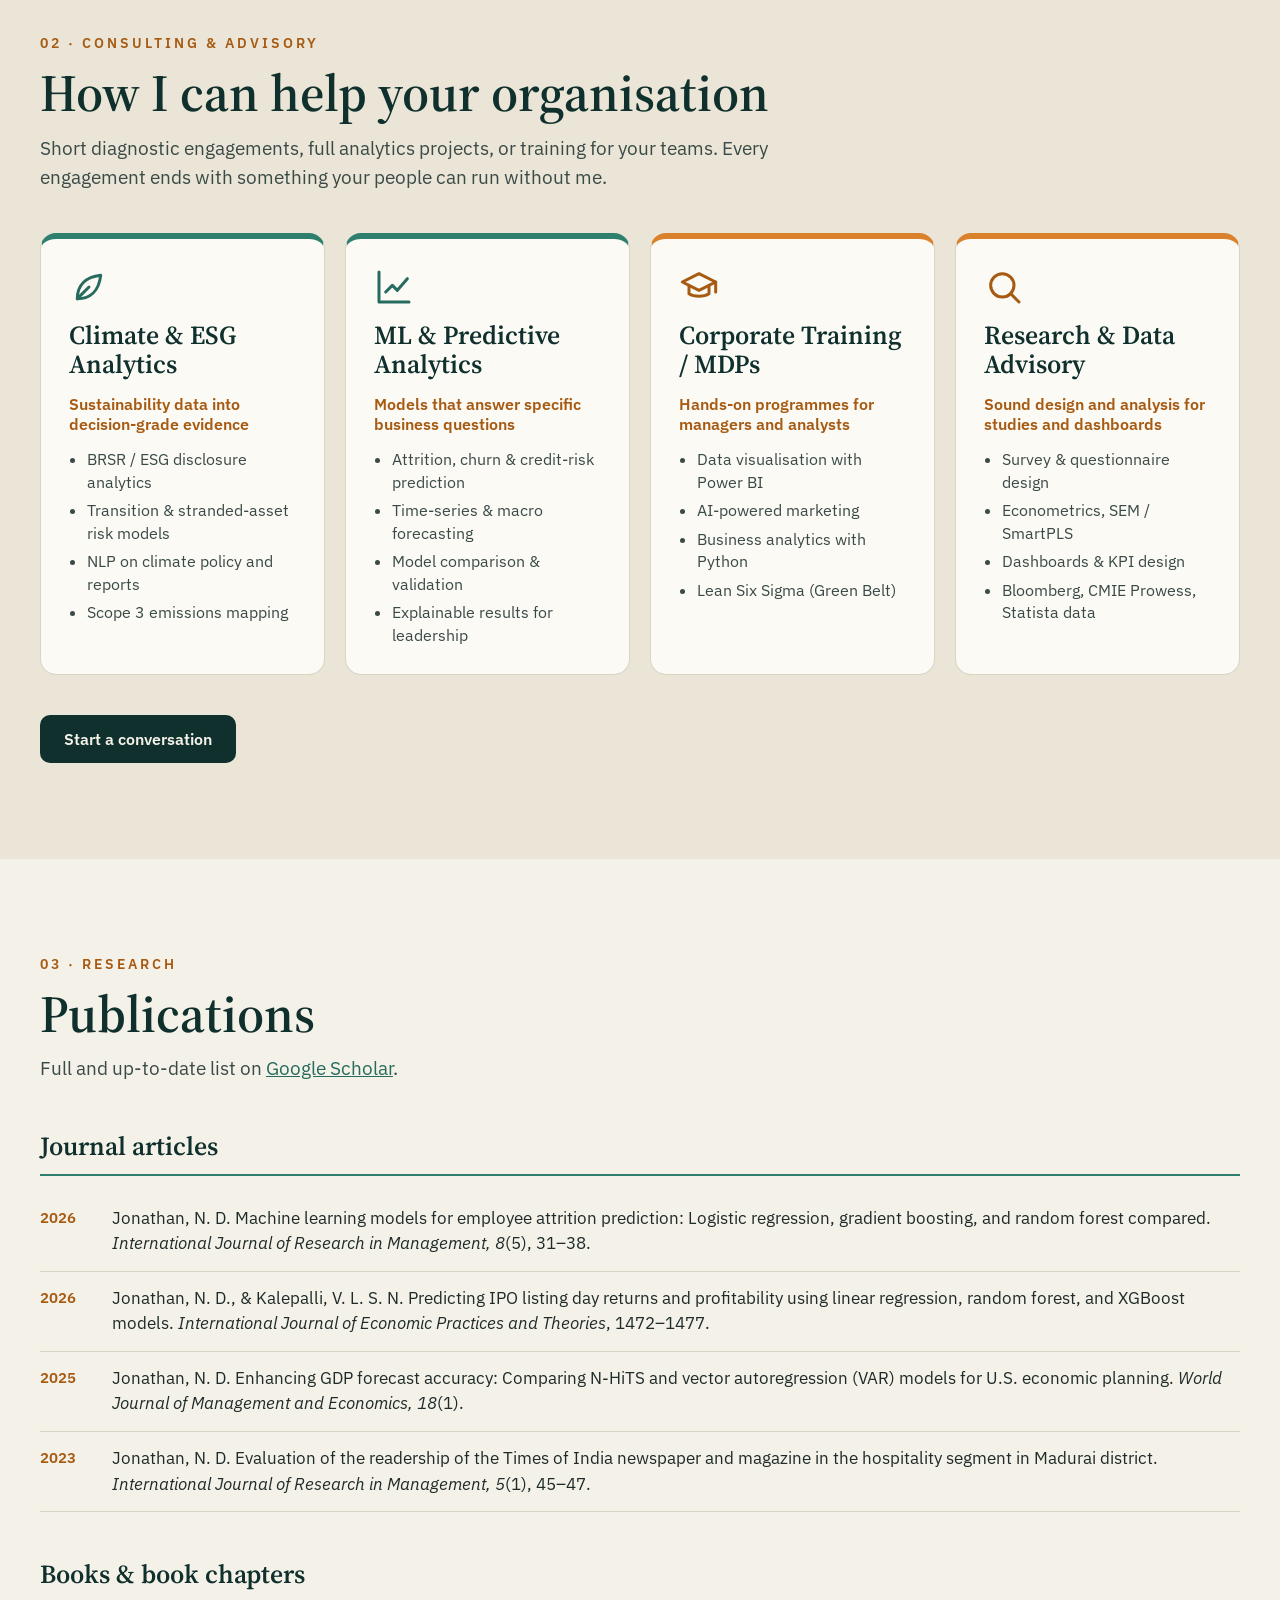
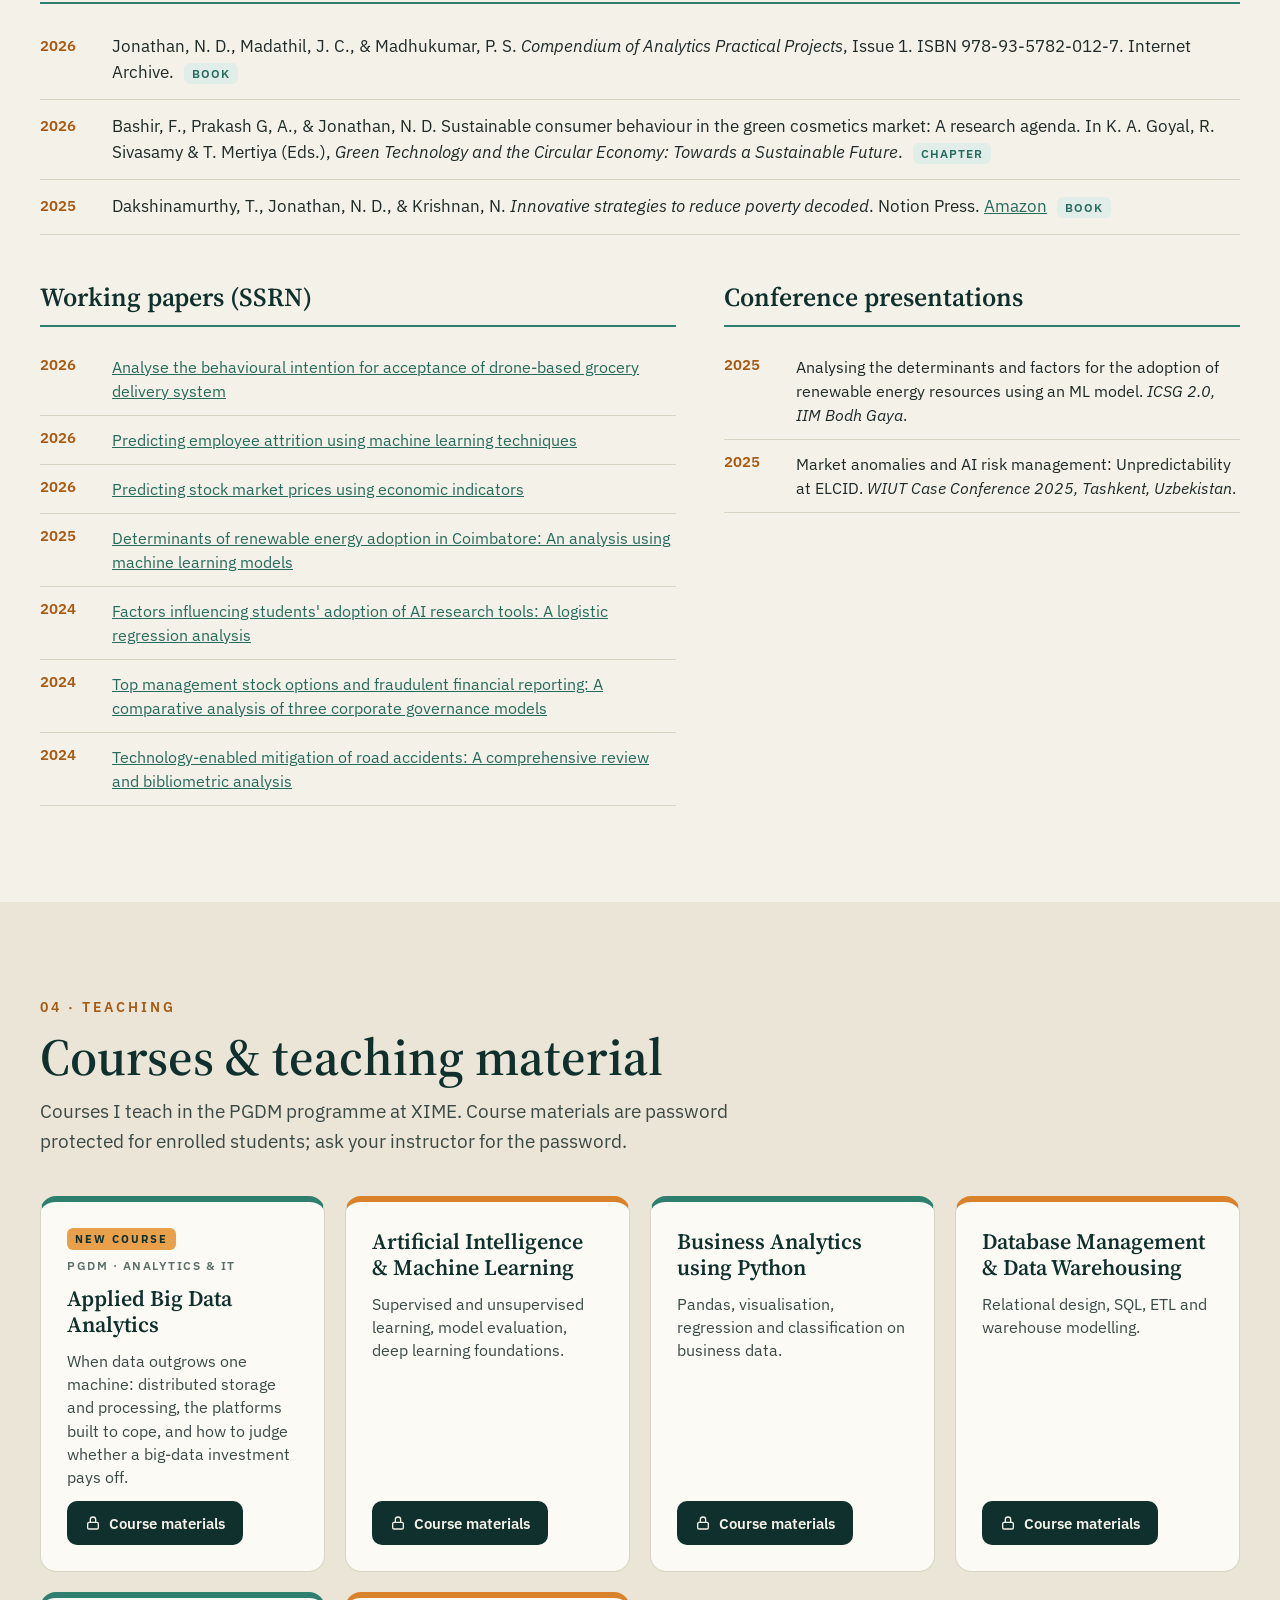
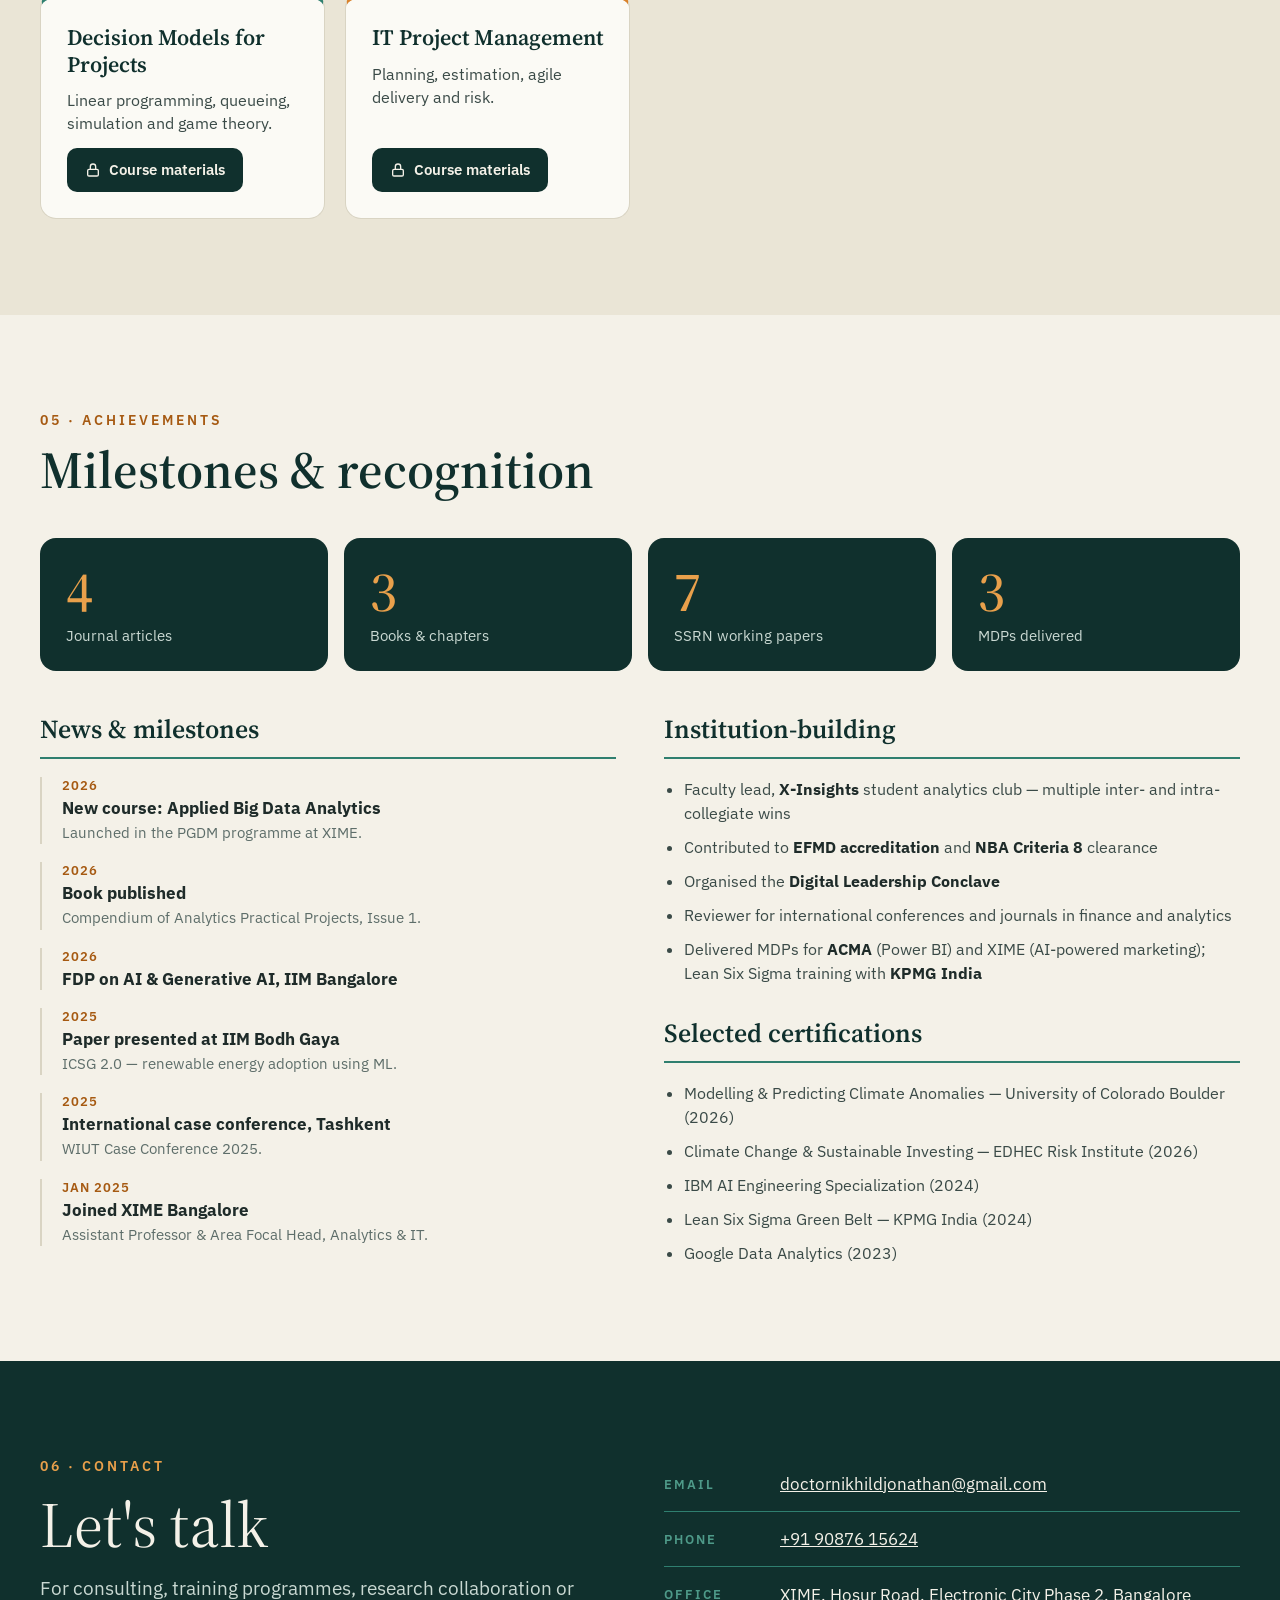
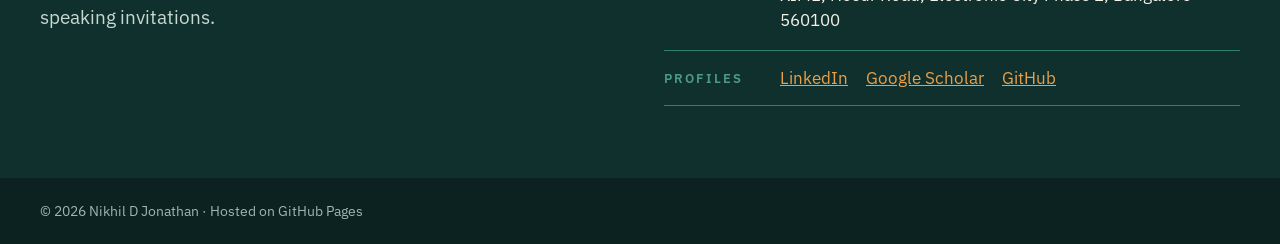
==== commit 0164c75c: "Update personal description in index.html" ====
--- a/index.html
+++ b/index.html
@@ -128,7 +128,7 @@
 </div>
 <div style="display:flex;flex-wrap:wrap;gap:48px">
 <div style="flex:999 1 480px;min-width:0;display:flex;flex-direction:column;gap:20px">
-<p style="font-size:18px;line-height:1.65;color:#3A4A47">I am an Assistant Professor and Area Focal Head for Analytics &amp; IT at XIME Bangalore, and a Ph.D. scholar at Christ University. My doctoral work applies Graph Neural Networks to Scope 3 emissions mapping.</p>
+<p style="font-size:18px;line-height:1.65;color:#3A4A47">I am an Assistant Professor and Area Focal Head for Analytics &amp; IT at XIME Bangalore, and a Ph.D. scholar at Christ University. My doctoral work applies climate risk estimations for Power Sector in the Indian Context.</p>
 <p style="font-size:18px;line-height:1.65;color:#3A4A47">Before academia I worked across banking, technology and consulting — as a Credit Analyst at ICICI Bank, Associate Business Development Manager at Jeevan Technologies, and Project Consultant at Aparajitha Corporate Services. That mix shapes how I teach and consult: rigorous methods, applied to real business constraints.</p>
 </div>
 <div style="flex:1 1 360px;min-width:0;background:#FBFAF5;border:1px solid #D9D4C3;border-top:6px solid #2F7F6F;border-radius:16px;padding:28px;display:flex;flex-direction:column;gap:18px">
